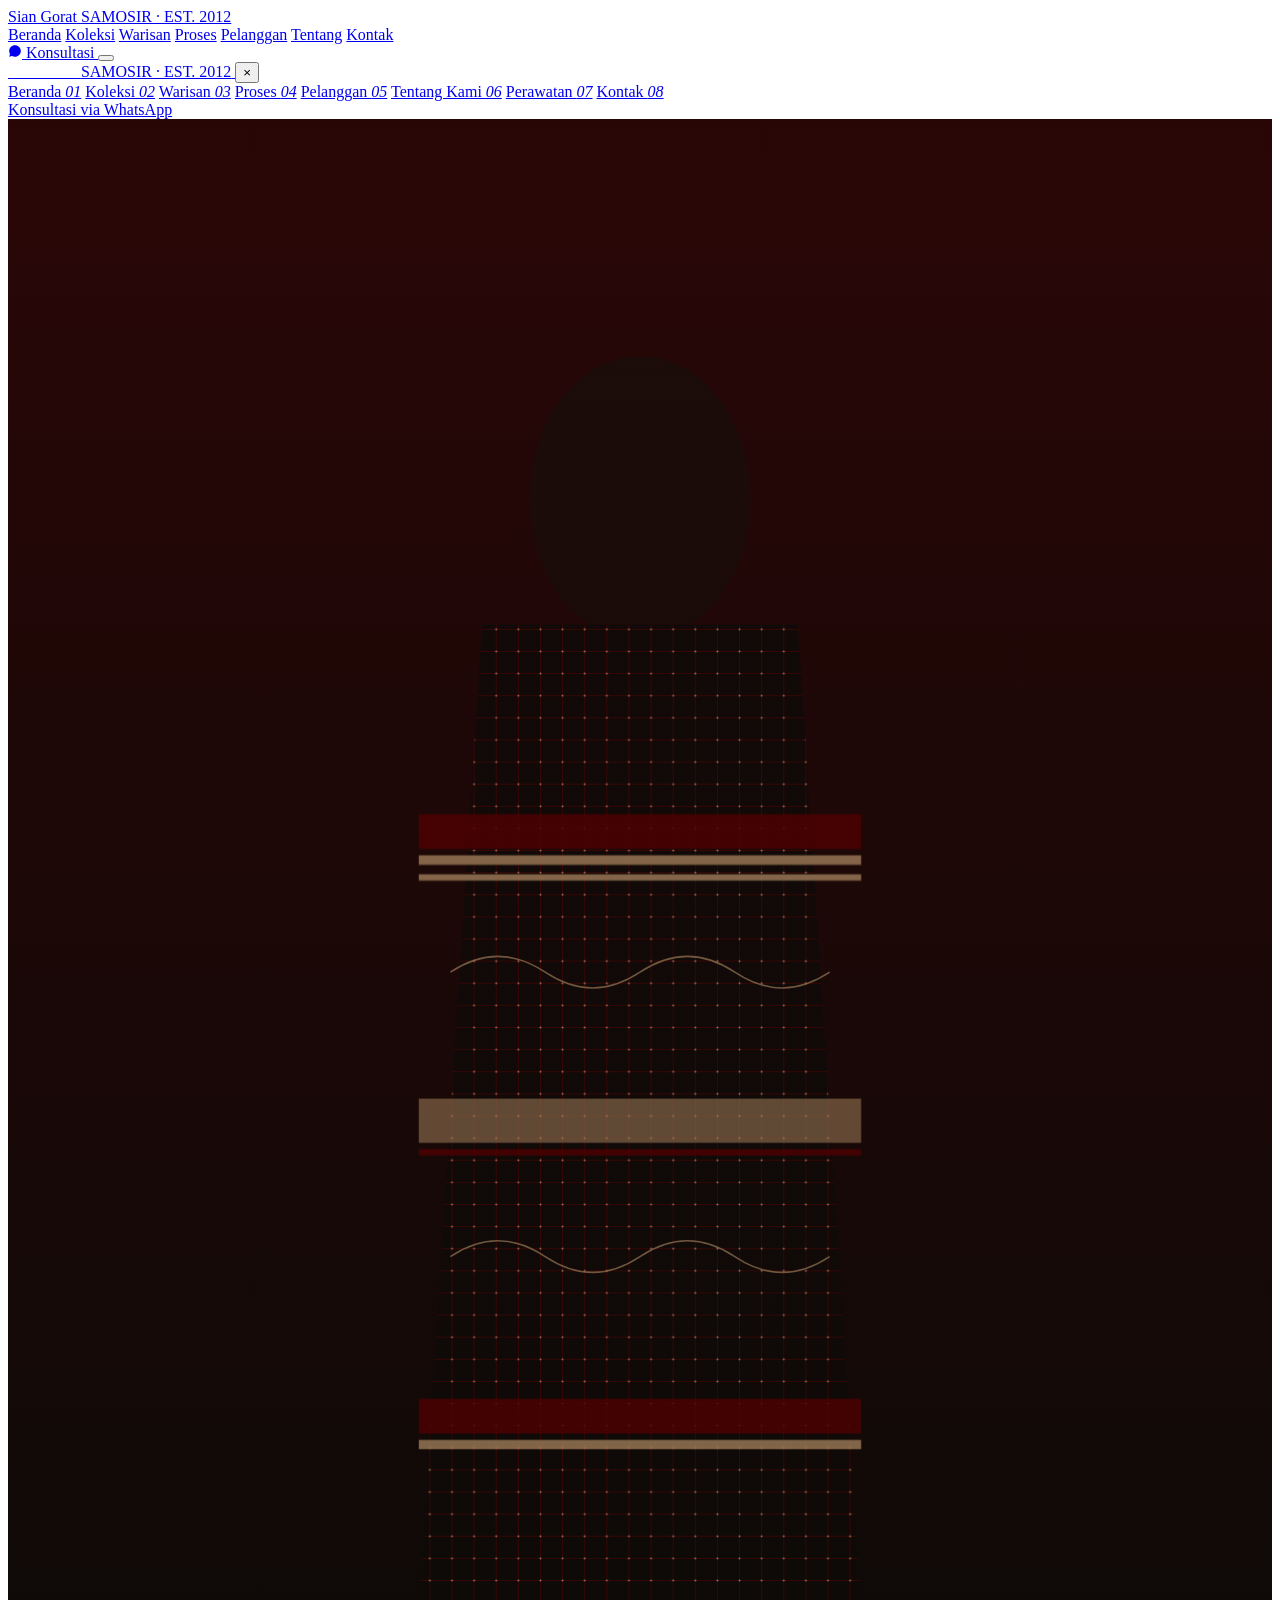
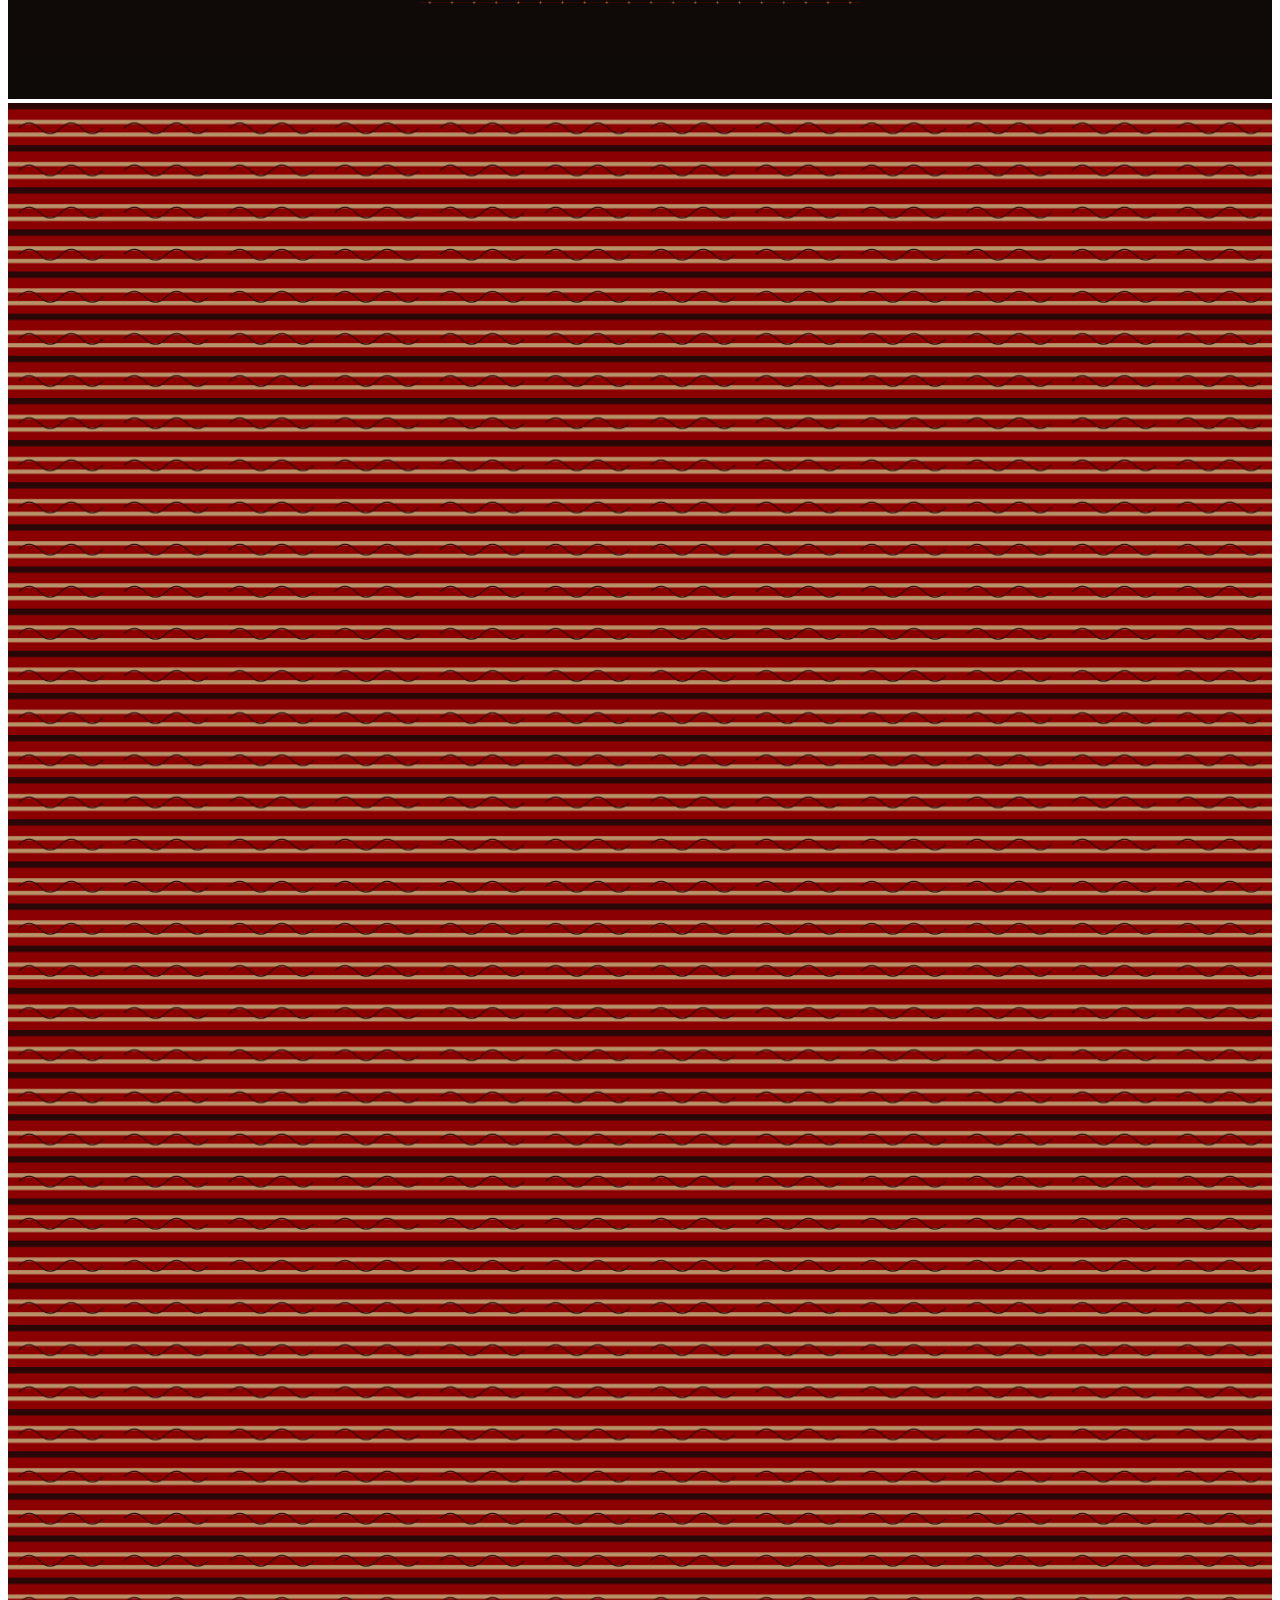
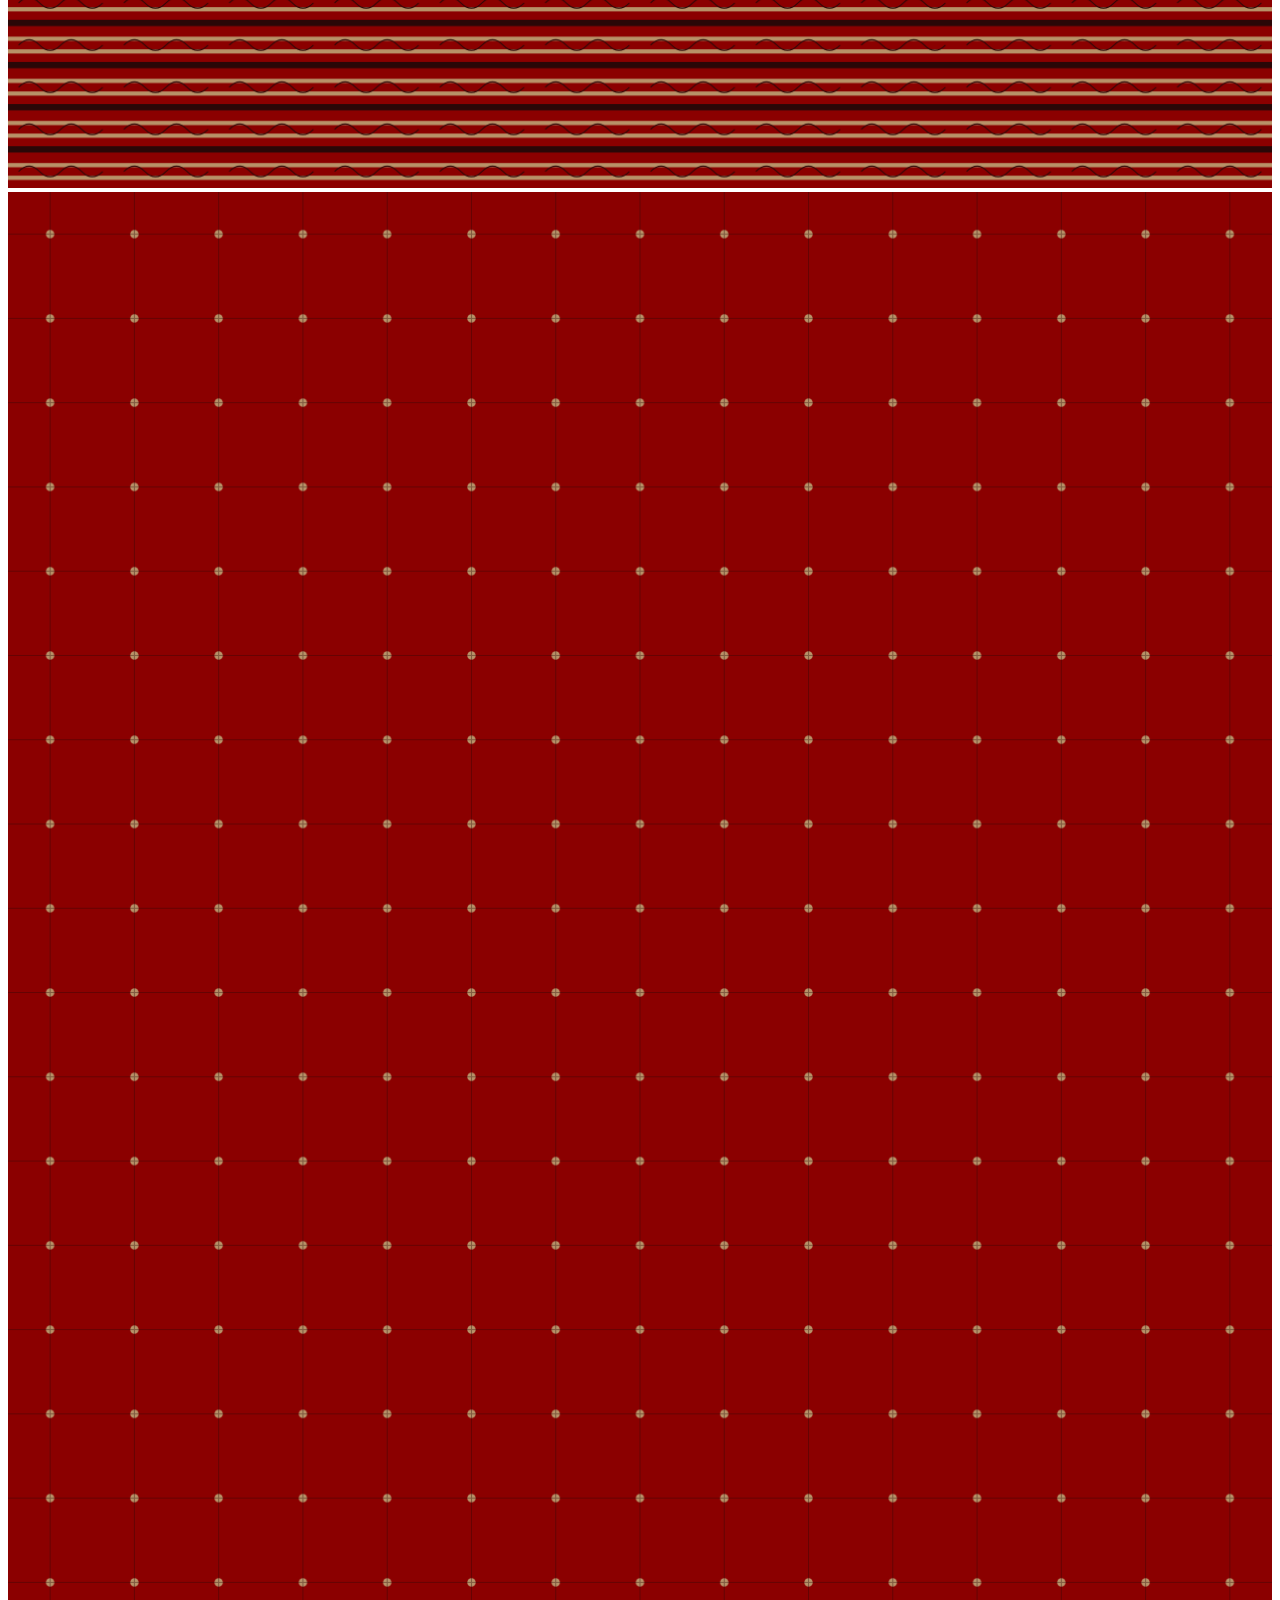
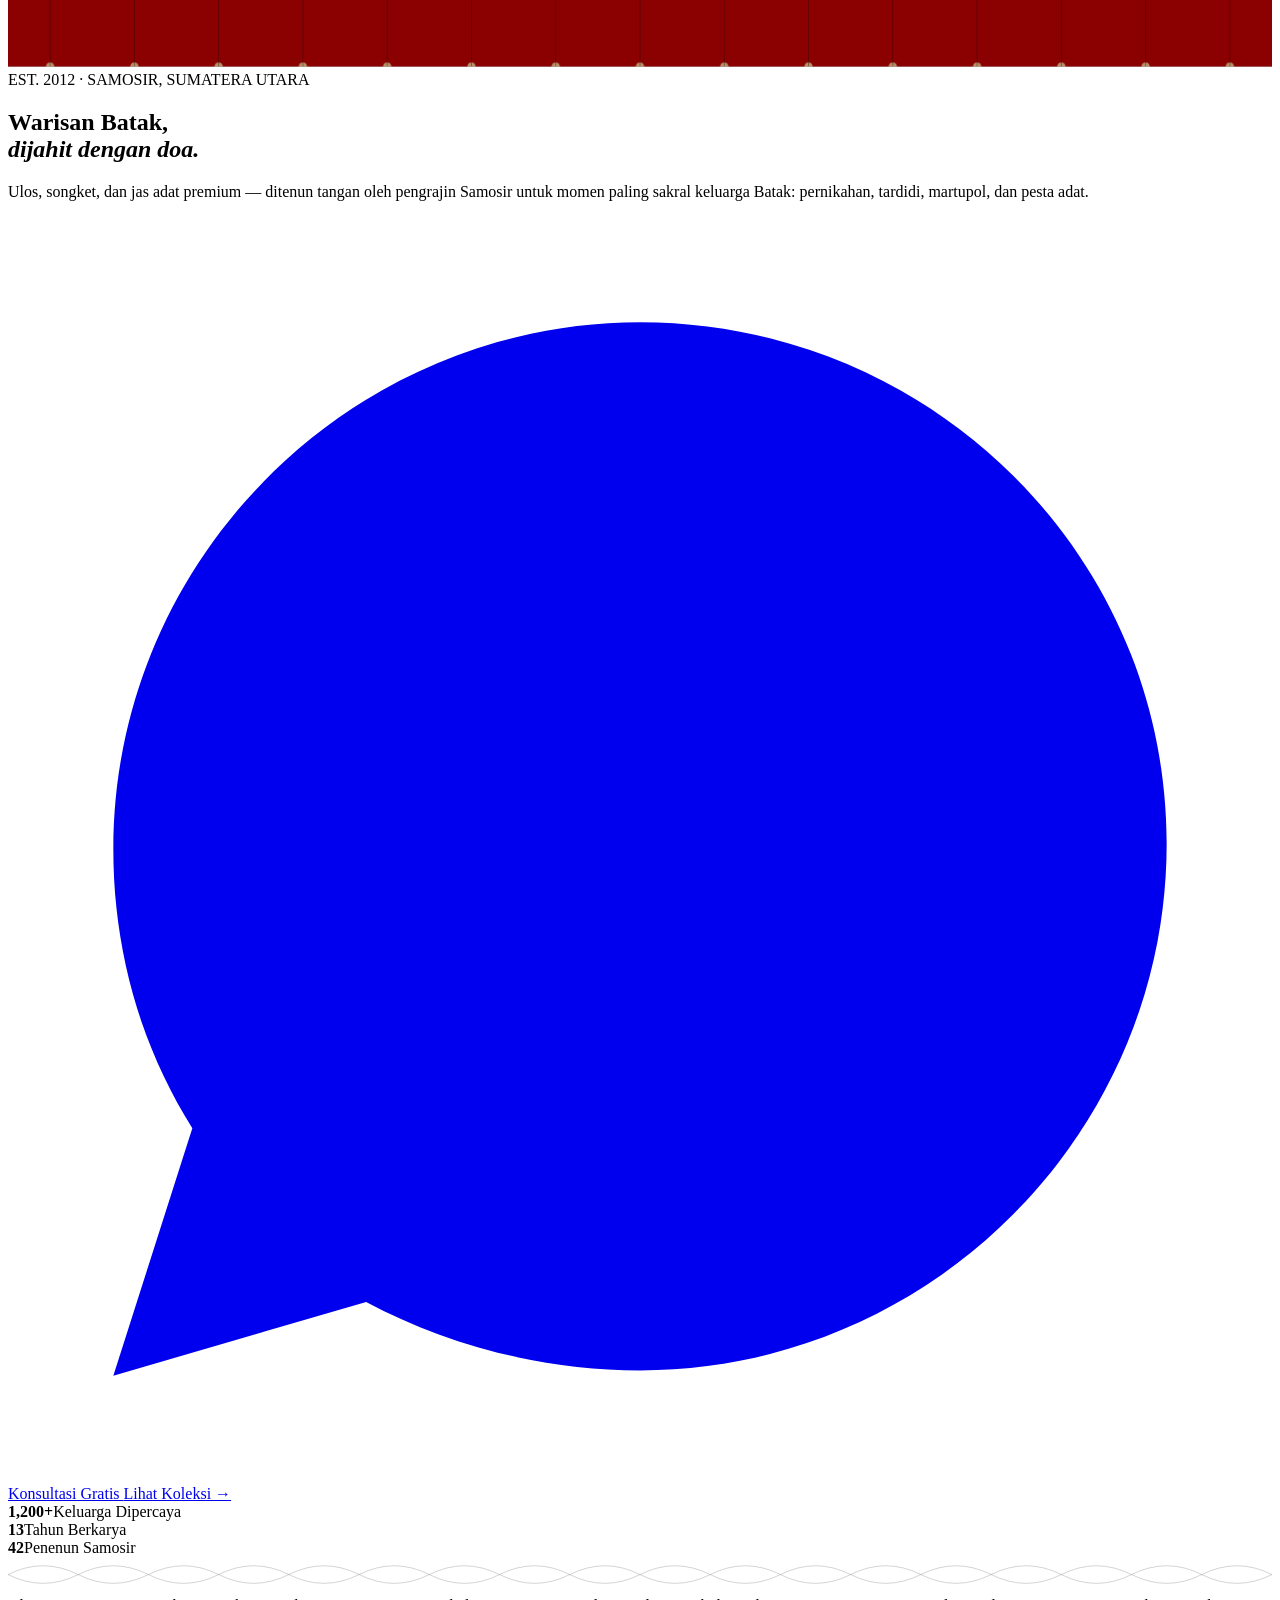
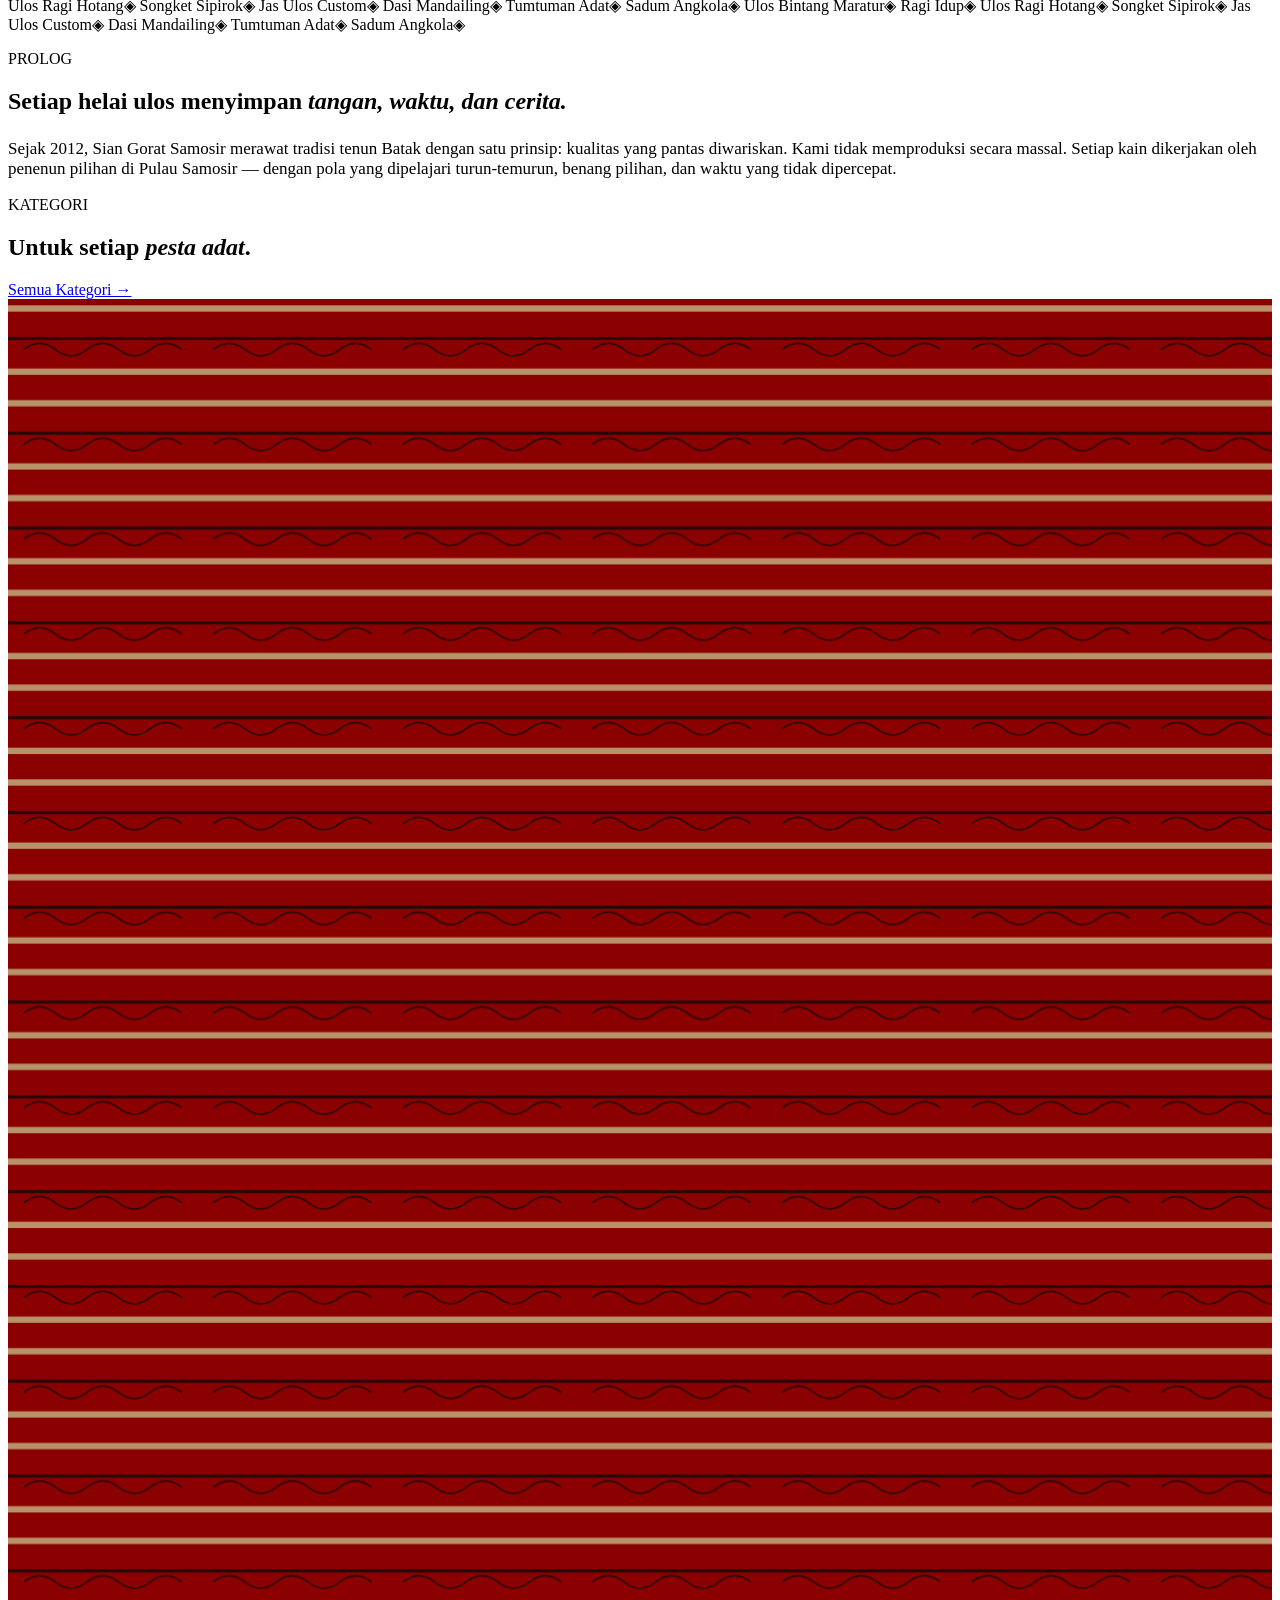
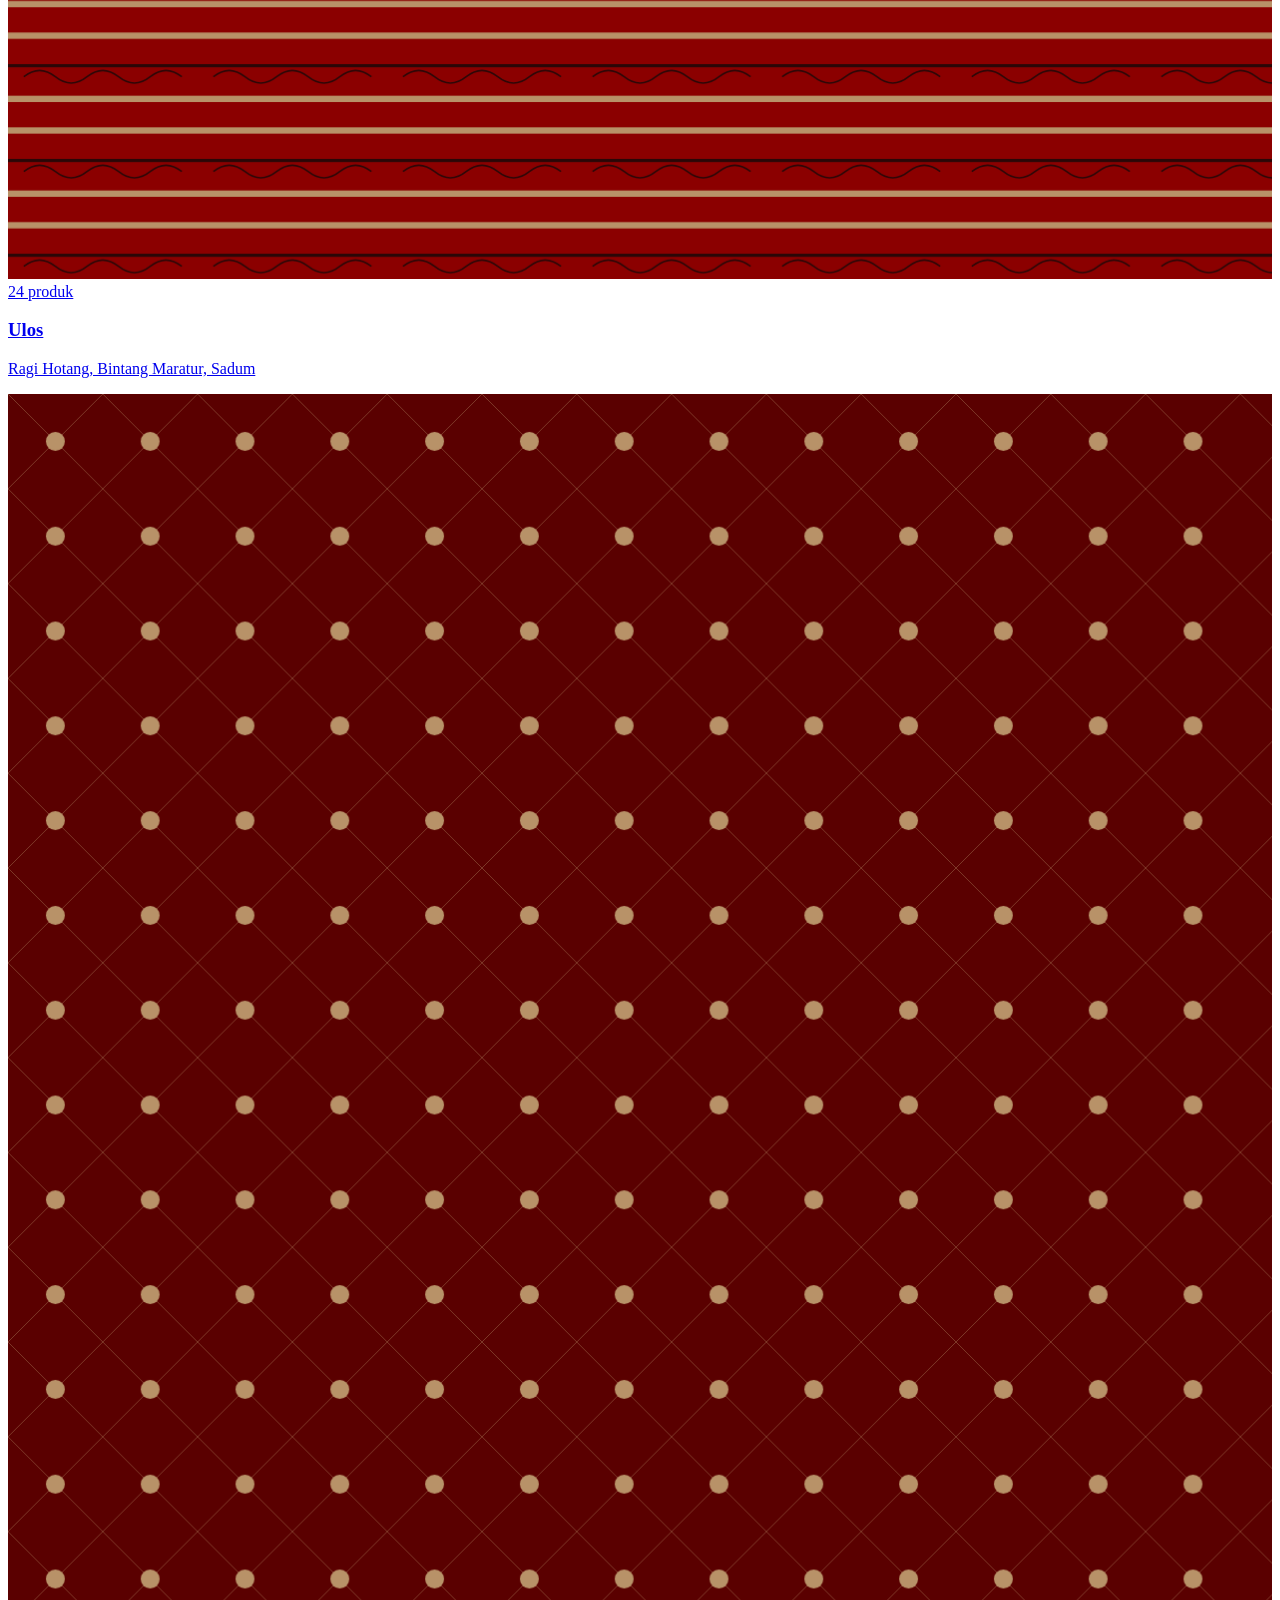
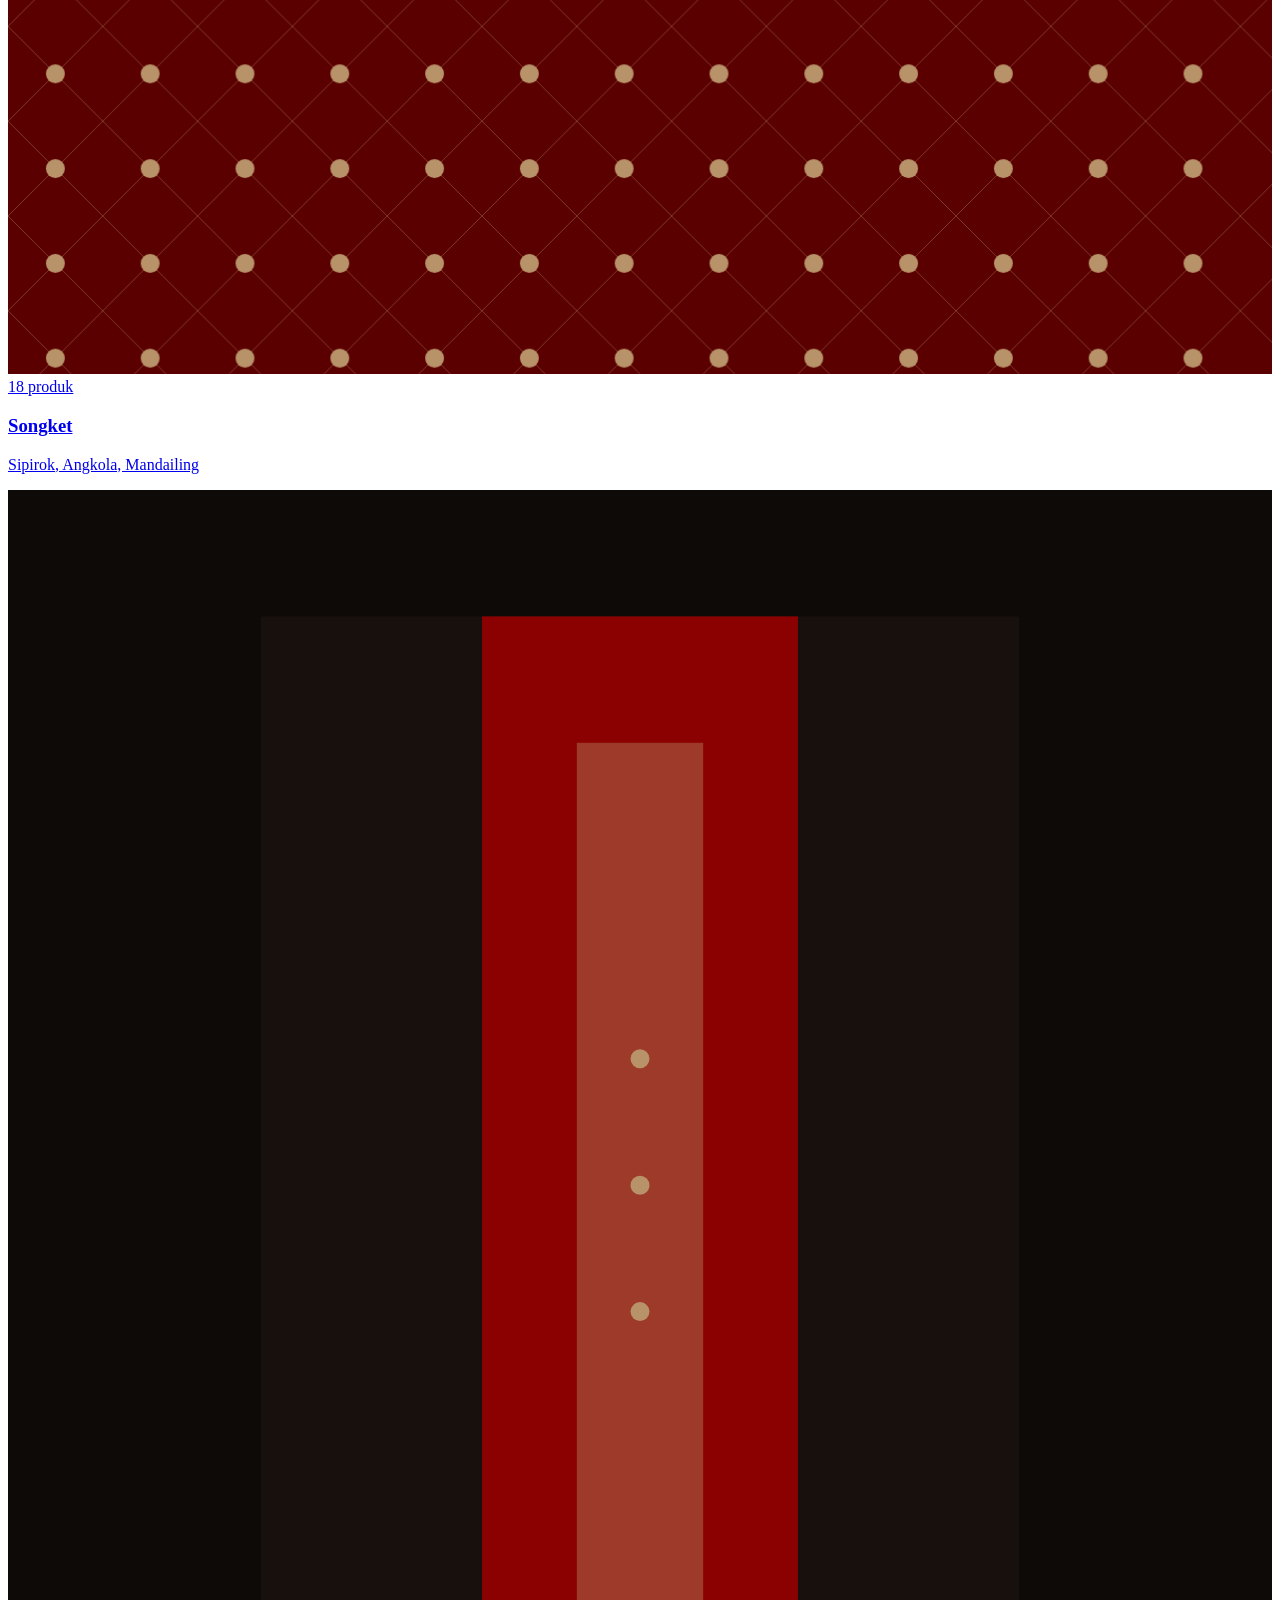
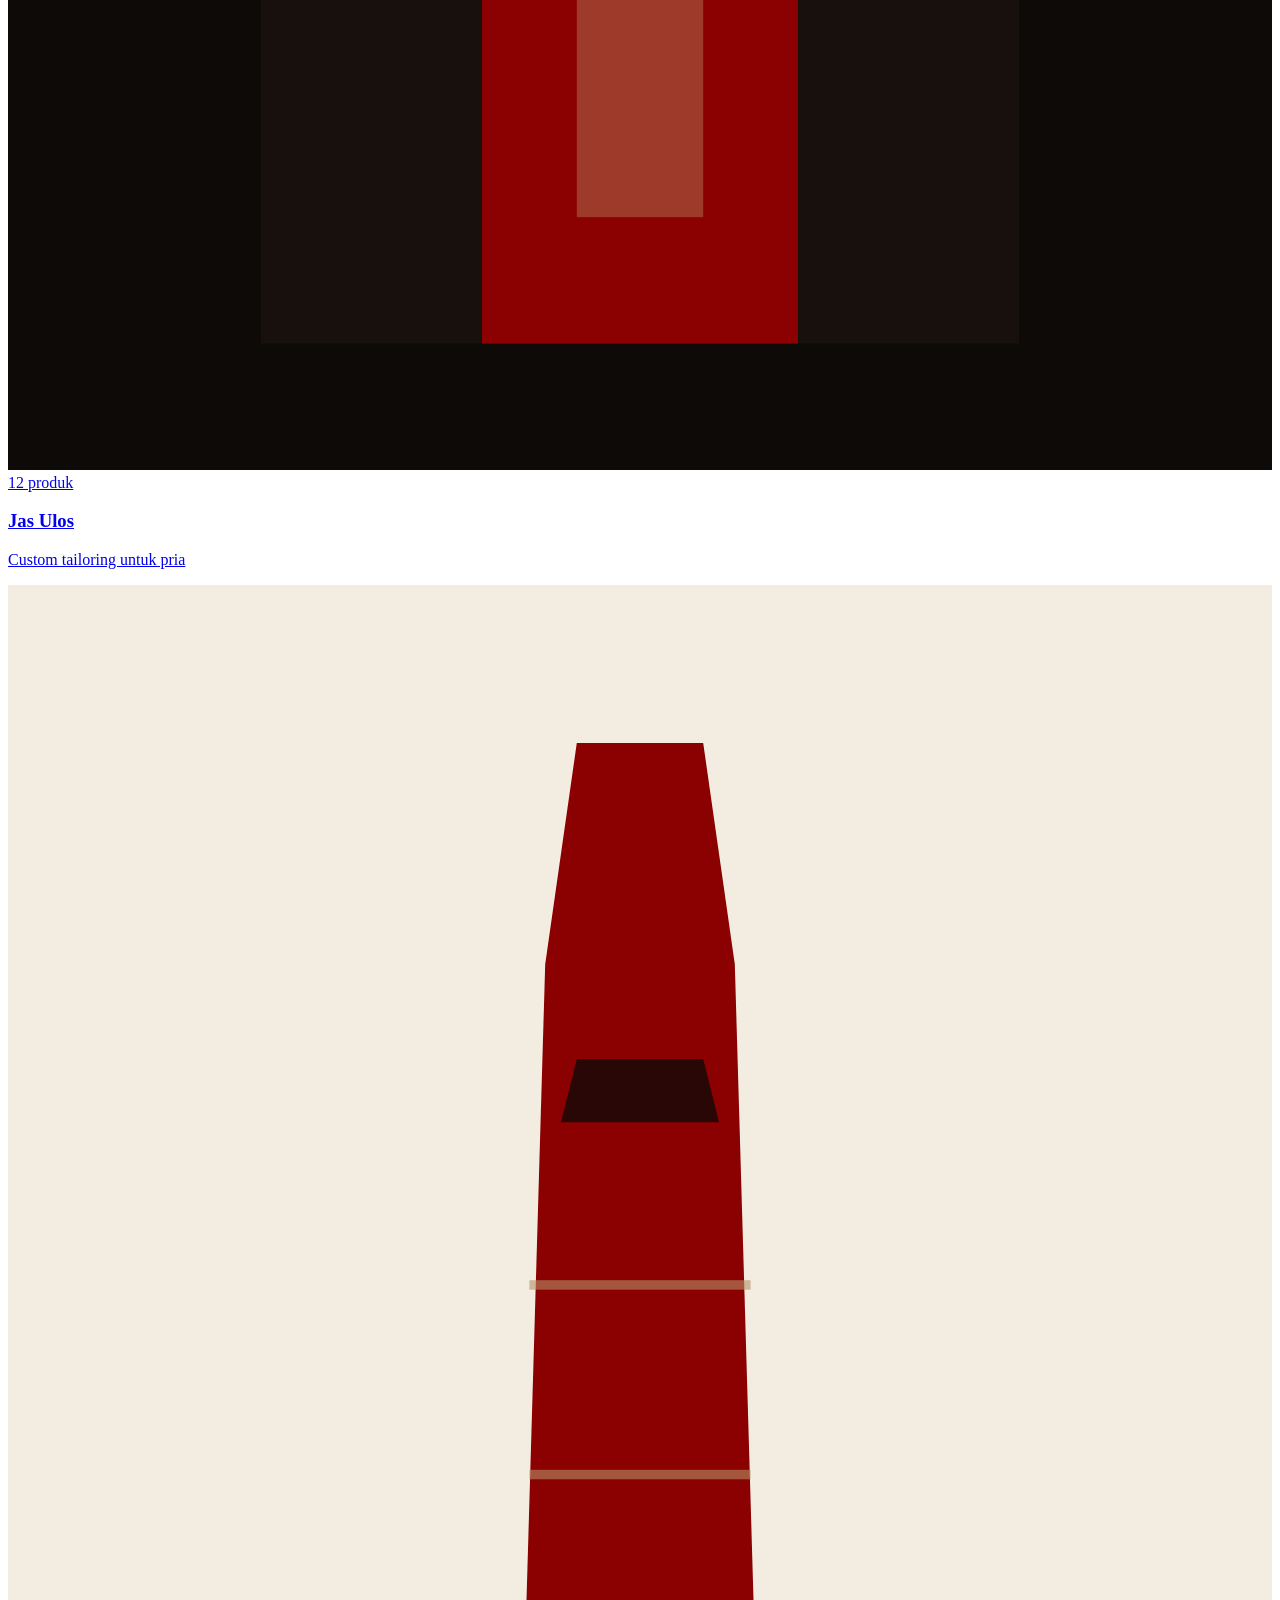
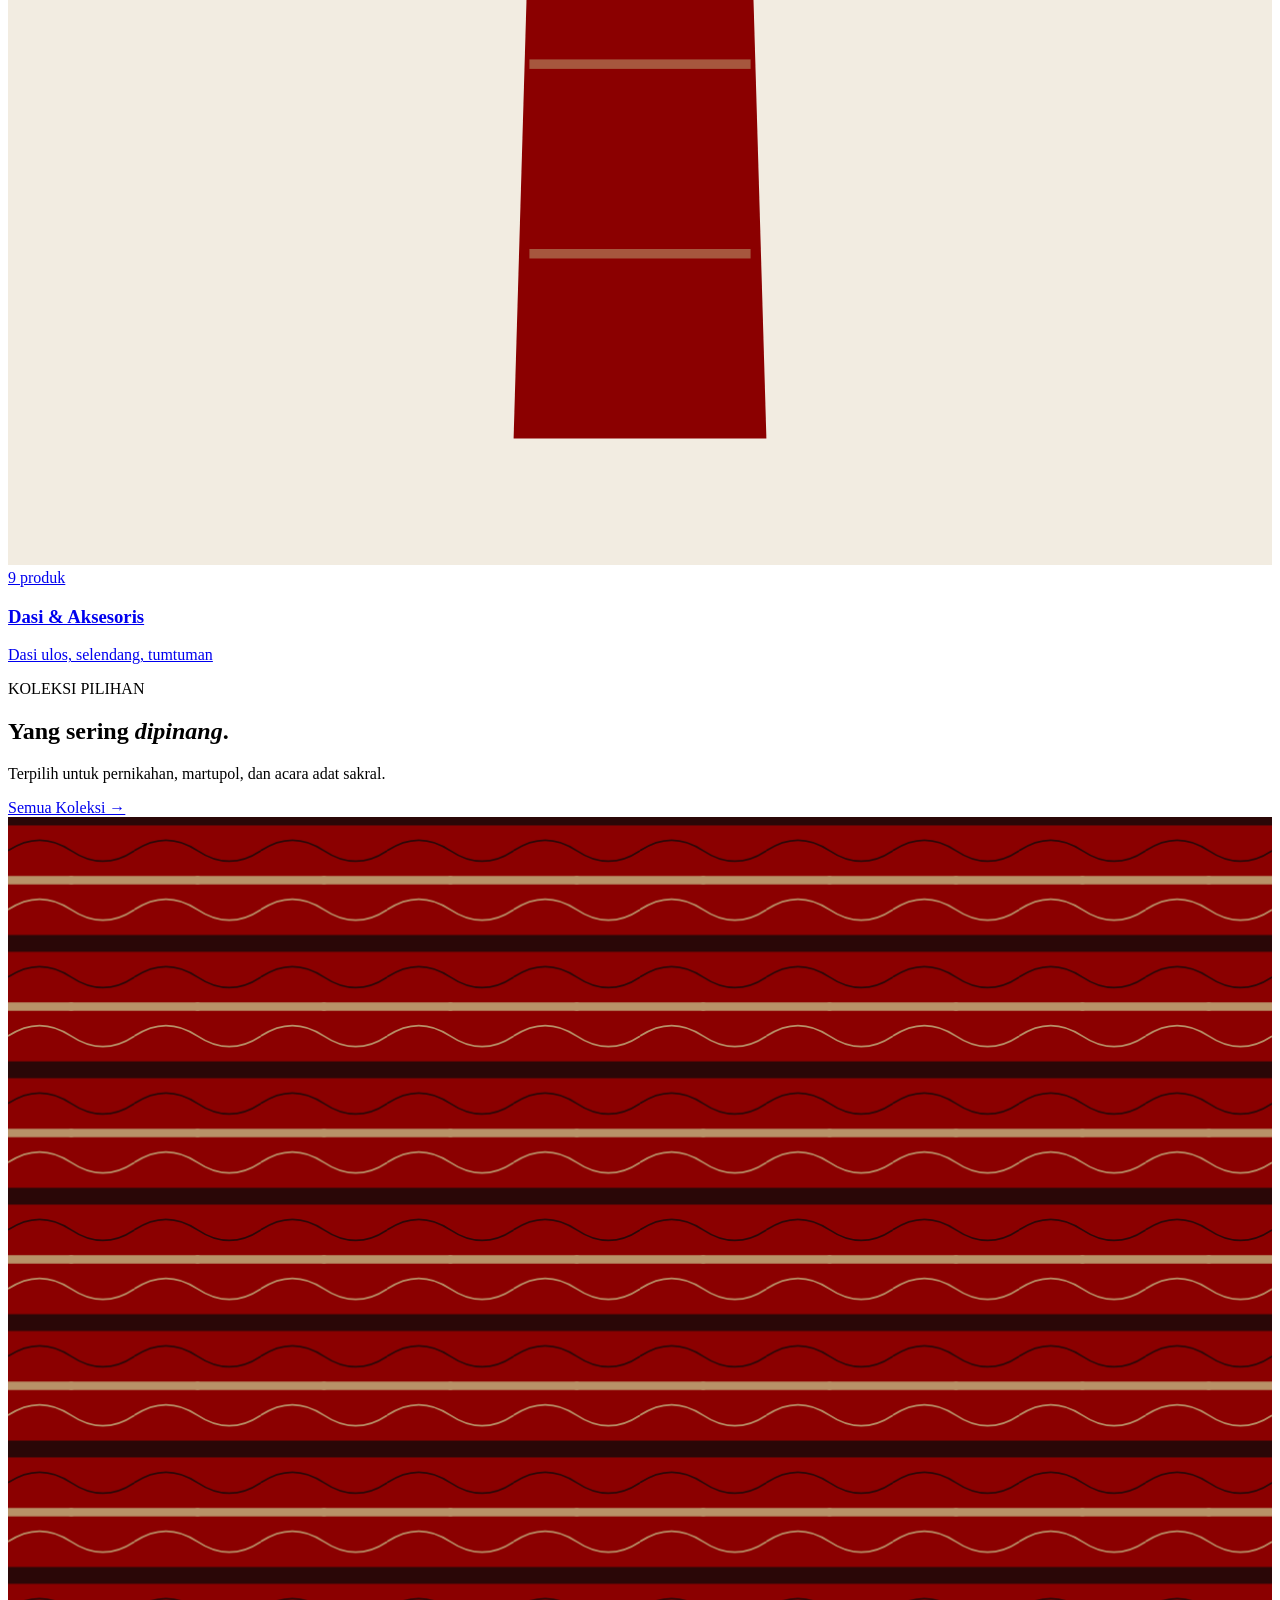
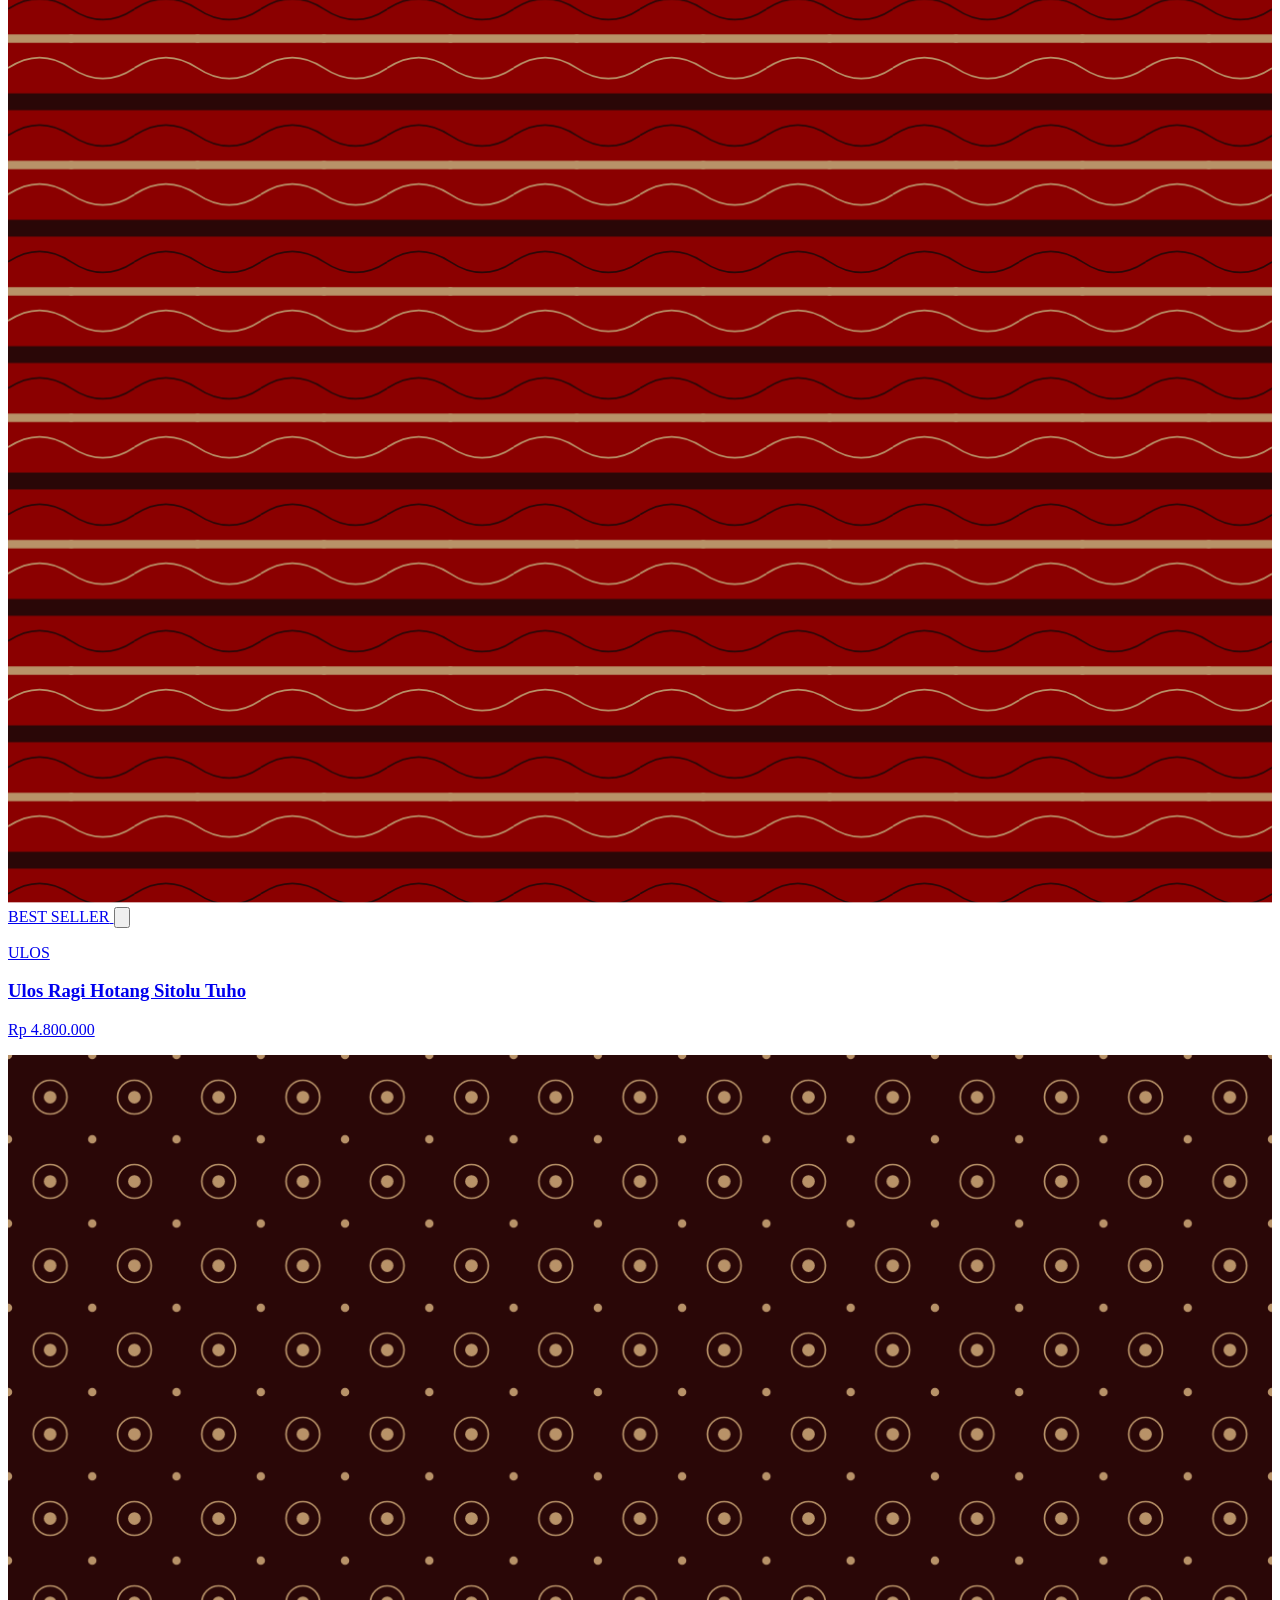
==== index.html @ 75d26e88 "Add files via upload" ====
<!DOCTYPE html>
<html lang="id">
<head>
<meta charset="UTF-8" />
<meta name="viewport" content="width=device-width, initial-scale=1.0, viewport-fit=cover" />
<meta name="theme-color" content="#8B0000" />
<title>Sian Gorat Samosir — Ulos & Songket Premium Warisan Batak</title>
<meta name="description" content="Butik Ulos Batak premium sejak 2012. Ulos, Songket, Jas Ulos, Dasi, dan kerajinan tangan untuk pernikahan, adat, dan acara sakral Batak. Dikerjakan langsung oleh penenun Samosir." />
<meta property="og:title" content="Sian Gorat Samosir — Warisan Batak, Dijahit Dengan Doa" />
<meta property="og:description" content="Butik Ulos dan Songket premium untuk pernikahan dan adat Batak. Dikerjakan tangan oleh penenun Samosir." />
<link rel="preconnect" href="https://fonts.googleapis.com" />
<link rel="preconnect" href="https://fonts.gstatic.com" crossorigin />
<link href="https://fonts.googleapis.com/css2?family=Cormorant+Garamond:ital,wght@0,300;0,400;0,500;0,600;1,300;1,400;1,500&family=Inter:wght@300;400;500;600;700&family=Playfair+Display:ital,wght@0,400;0,500;1,400&family=Manrope:wght@300;400;500;600&family=Italiana&family=Lato:wght@300;400;700&display=swap" rel="stylesheet" />
<link rel="stylesheet" href="asset/css/style.css" />
<link rel="stylesheet" href="asset/css/home.css" />
<script type="application/ld+json">
{
  "@context":"https://schema.org",
  "@type":"Store",
  "name":"Sian Gorat Samosir",
  "description":"Butik Ulos dan Songket premium untuk pernikahan dan adat Batak.",
  "address":{"@type":"PostalAddress","addressRegion":"Sumatera Utara","addressLocality":"Samosir","addressCountry":"ID"},
  "telephone":"+6282274162987",
  "priceRange":"Rp1.000.000 – Rp8.000.000"
}
</script>
</head>
<body data-page="home">

<!-- ============ NAVBAR ============ -->
<header class="nav nav--dark" id="nav">
  <div class="container nav__inner">
    <a href="index.html" class="nav__brand" aria-label="Sian Gorat Samosir — beranda">
      <span class="nav__brand-mark">Sian Gorat</span>
      <span class="nav__brand-sub">SAMOSIR · EST. 2012</span>
    </a>
    <nav class="nav__links" aria-label="Utama">
      <a href="index.html" class="nav__link is-active">Beranda</a>
      <a href="products.html" class="nav__link">Koleksi</a>
      <a href="heritage.html" class="nav__link">Warisan</a>
      <a href="process.html" class="nav__link">Proses</a>
      <a href="customers.html" class="nav__link">Pelanggan</a>
      <a href="about.html" class="nav__link">Tentang</a>
      <a href="contact.html" class="nav__link">Kontak</a>
    </nav>
    <a href="https://wa.me/6282274162987" class="nav__cta" target="_blank" rel="noopener">
      <svg viewBox="0 0 24 24" width="14" height="14" fill="currentColor" aria-hidden="true"><path d="M17.5 14.4c-.3-.2-1.7-.9-2-1-.3-.1-.5-.2-.7.1s-.8 1-1 1.2c-.2.2-.4.2-.7.1-.3-.2-1.3-.5-2.4-1.5-.9-.8-1.5-1.8-1.7-2.1-.2-.3 0-.5.1-.6.1-.1.3-.4.4-.5.1-.2.2-.3.3-.5.1-.2 0-.4 0-.5 0-.1-.7-1.7-1-2.3-.2-.6-.5-.5-.7-.5h-.6c-.2 0-.5.1-.8.4-.3.3-1 1-1 2.4 0 1.4 1 2.8 1.2 3 .2.2 2.1 3.2 5 4.4.7.3 1.3.5 1.7.6.7.2 1.3.2 1.8.1.6-.1 1.7-.7 2-1.4.2-.7.2-1.2.2-1.4-.2-.2-.4-.3-.7-.4zM12 2C6.5 2 2 6.5 2 12c0 1.9.5 3.7 1.5 5.3L2 22l4.8-1.4c1.5.8 3.3 1.3 5.2 1.3 5.5 0 10-4.5 10-10S17.5 2 12 2z"/></svg>
      Konsultasi
    </a>
    <button class="nav__burger" data-menu-open aria-label="Buka menu"><span></span></button>
  </div>
</header>

<!-- ============ MOBILE MENU ============ -->
<aside class="mobile-menu" id="mobile-menu">
  <div class="mobile-menu__head">
    <a href="index.html" class="nav__brand">
      <span class="nav__brand-mark" style="color:#fff">Sian Gorat</span>
      <span class="nav__brand-sub" style="color:var(--c-gold-2)">SAMOSIR · EST. 2012</span>
    </a>
    <button class="mobile-menu__close" data-menu-close aria-label="Tutup menu">×</button>
  </div>
  <nav class="mobile-menu__links">
    <a href="index.html" class="mobile-menu__link">Beranda <em>01</em></a>
    <a href="products.html" class="mobile-menu__link">Koleksi <em>02</em></a>
    <a href="heritage.html" class="mobile-menu__link">Warisan <em>03</em></a>
    <a href="process.html" class="mobile-menu__link">Proses <em>04</em></a>
    <a href="customers.html" class="mobile-menu__link">Pelanggan <em>05</em></a>
    <a href="about.html" class="mobile-menu__link">Tentang Kami <em>06</em></a>
    <a href="how-to-care.html" class="mobile-menu__link">Perawatan <em>07</em></a>
    <a href="contact.html" class="mobile-menu__link">Kontak <em>08</em></a>
  </nav>
  <div class="mobile-menu__foot">
    <a href="https://wa.me/6282274162987" class="btn btn--primary" style="width:100%">Konsultasi via WhatsApp</a>
  </div>
</aside>

<!-- ============ HERO ============ -->
<section class="hero" data-hero-stage>
  <!-- Variant A: full-bleed dark editorial -->
  <div class="hero__bg" data-hero-variant="A">
    <div class="hero__image hero__image--A">
      <svg viewBox="0 0 800 1000" preserveAspectRatio="xMidYMid slice" xmlns="http://www.w3.org/2000/svg" aria-hidden="true">
        <defs>
          <linearGradient id="heroA-bg" x1="0" y1="0" x2="0" y2="1">
            <stop offset="0" stop-color="#2a0707"/>
            <stop offset="1" stop-color="#0e0a08"/>
          </linearGradient>
          <pattern id="heroA-weave" x="0" y="0" width="14" height="14" patternUnits="userSpaceOnUse">
            <rect width="14" height="14" fill="#0e0a08"/>
            <path d="M0 7 L14 7 M7 0 L7 14" stroke="#8B0000" stroke-width="0.6" opacity="0.4"/>
            <circle cx="7" cy="7" r="0.6" fill="#b89268"/>
          </pattern>
        </defs>
        <rect width="800" height="1000" fill="url(#heroA-bg)"/>
        <!-- Figure silhouette: a person draped in ulos -->
        <g transform="translate(260,120)">
          <ellipse cx="140" cy="120" rx="70" ry="90" fill="#1a0d0a"/>
          <!-- drape -->
          <path d="M40 200 L240 200 L280 820 L0 820 Z" fill="url(#heroA-weave)"/>
          <!-- horizontal ulos bands -->
          <g opacity="0.85">
            <rect x="0" y="320" width="280" height="22" fill="#5a0000"/>
            <rect x="0" y="346" width="280" height="6" fill="#b89268"/>
            <rect x="0" y="358" width="280" height="4" fill="#b89268"/>
            <rect x="0" y="500" width="280" height="28" fill="#b89268" opacity="0.7"/>
            <rect x="0" y="532" width="280" height="4" fill="#5a0000"/>
            <rect x="0" y="690" width="280" height="22" fill="#5a0000"/>
            <rect x="0" y="716" width="280" height="6" fill="#b89268"/>
          </g>
          <!-- gorga spiral accents -->
          <g stroke="#b89268" stroke-width="1" fill="none" opacity="0.7">
            <path d="M20 420 q 30 -20 60 0 t 60 0 t 60 0 t 60 0"/>
            <path d="M20 600 q 30 -20 60 0 t 60 0 t 60 0 t 60 0"/>
          </g>
        </g>
        <!-- noise -->
        <rect width="800" height="1000" fill="url(#heroA-bg)" opacity="0.2"/>
      </svg>
      <div class="hero__vignette"></div>
    </div>
  </div>

  <!-- Variant B: split editorial -->
  <div class="hero__bg" data-hero-variant="B">
    <div class="hero__split-left"></div>
    <div class="hero__split-right">
      <svg viewBox="0 0 600 800" preserveAspectRatio="xMidYMid slice" xmlns="http://www.w3.org/2000/svg">
        <defs>
          <pattern id="heroB-pat" x="0" y="0" width="50" height="20" patternUnits="userSpaceOnUse">
            <rect width="50" height="20" fill="#8B0000"/>
            <rect x="0" y="0" width="50" height="3" fill="#2a0707"/>
            <rect x="0" y="8" width="50" height="2" fill="#b89268"/>
            <rect x="0" y="14" width="50" height="2" fill="#b89268"/>
            <path d="M5 12 q5 -5 10 0 t 10 0 t 10 0 t 10 0" stroke="#2a0707" stroke-width="0.5" fill="none"/>
          </pattern>
        </defs>
        <rect width="600" height="800" fill="url(#heroB-pat)"/>
      </svg>
    </div>
  </div>

  <!-- Variant C: ivory card -->
  <div class="hero__bg" data-hero-variant="C">
    <div class="hero__ivory">
      <div class="hero__ivory-card">
        <svg viewBox="0 0 600 700" preserveAspectRatio="xMidYMid slice" xmlns="http://www.w3.org/2000/svg">
          <defs>
            <pattern id="heroC-pat" x="0" y="0" width="40" height="40" patternUnits="userSpaceOnUse">
              <rect width="40" height="40" fill="#8B0000"/>
              <circle cx="20" cy="20" r="2" fill="#b89268"/>
              <path d="M0 20 L40 20 M20 0 L20 40" stroke="#2a0707" stroke-width="0.5" opacity="0.4"/>
            </pattern>
          </defs>
          <rect width="600" height="700" fill="url(#heroC-pat)"/>
        </svg>
      </div>
    </div>
  </div>

  <!-- Variant D: gradient wash -->
  <div class="hero__bg" data-hero-variant="D">
    <div class="hero__gradient"></div>
  </div>

  <div class="hero__overlay"></div>

  <div class="hero__content container">
    <div class="hero__marks">
      <span class="hero__est">EST. 2012</span>
      <span class="hero__dot">·</span>
      <span>SAMOSIR, SUMATERA UTARA</span>
    </div>
    <h1 class="hero__title display">
      Warisan Batak,<br/><em>dijahit dengan doa.</em>
    </h1>
    <p class="hero__lede">
      Ulos, songket, dan jas adat premium — ditenun tangan oleh pengrajin Samosir untuk momen paling sakral keluarga Batak: pernikahan, tardidi, martupol, dan pesta adat.
    </p>
    <div class="hero__cta">
      <a href="https://wa.me/6282274162987?text=Halo%20Sian%20Gorat%2C%20saya%20ingin%20konsultasi" class="btn btn--primary" target="_blank" rel="noopener">
        <svg viewBox="0 0 24 24" fill="currentColor" aria-hidden="true"><path d="M17.5 14.4c-.3-.2-1.7-.9-2-1-.3-.1-.5-.2-.7.1s-.8 1-1 1.2c-.2.2-.4.2-.7.1-.3-.2-1.3-.5-2.4-1.5-.9-.8-1.5-1.8-1.7-2.1-.2-.3 0-.5.1-.6.1-.1.3-.4.4-.5.1-.2.2-.3.3-.5.1-.2 0-.4 0-.5 0-.1-.7-1.7-1-2.3-.2-.6-.5-.5-.7-.5h-.6c-.2 0-.5.1-.8.4-.3.3-1 1-1 2.4 0 1.4 1 2.8 1.2 3 .2.2 2.1 3.2 5 4.4.7.3 1.3.5 1.7.6.7.2 1.3.2 1.8.1.6-.1 1.7-.7 2-1.4.2-.7.2-1.2.2-1.4-.2-.2-.4-.3-.7-.4zM12 2C6.5 2 2 6.5 2 12c0 1.9.5 3.7 1.5 5.3L2 22l4.8-1.4c1.5.8 3.3 1.3 5.2 1.3 5.5 0 10-4.5 10-10S17.5 2 12 2z"/></svg>
        Konsultasi Gratis
      </a>
      <a href="products.html" class="btn btn--ghost-light">Lihat Koleksi →</a>
    </div>
    <div class="hero__meta">
      <div><strong>1,200+</strong><span>Keluarga Dipercaya</span></div>
      <div><strong>13</strong><span>Tahun Berkarya</span></div>
      <div><strong>42</strong><span>Penenun Samosir</span></div>
    </div>
  </div>

  <!-- Gorga divider at bottom -->
  <svg class="hero__divider" viewBox="0 0 1440 40" preserveAspectRatio="none" aria-hidden="true">
    <path d="M0 20 Q 40 0 80 20 T 160 20 T 240 20 T 320 20 T 400 20 T 480 20 T 560 20 T 640 20 T 720 20 T 800 20 T 880 20 T 960 20 T 1040 20 T 1120 20 T 1200 20 T 1280 20 T 1360 20 T 1440 20" stroke="currentColor" stroke-width="0.5" fill="none" opacity="0.4"/>
    <path d="M0 20 Q 40 40 80 20 T 160 20 T 240 20 T 320 20 T 400 20 T 480 20 T 560 20 T 640 20 T 720 20 T 800 20 T 880 20 T 960 20 T 1040 20 T 1120 20 T 1200 20 T 1280 20 T 1360 20 T 1440 20" stroke="currentColor" stroke-width="0.5" fill="none" opacity="0.4"/>
  </svg>
</section>

<!-- ============ MARQUEE ============ -->
<section class="marquee" aria-hidden="true">
  <div class="marquee__track">
    <span class="marquee__item">Ulos Ragi Hotang</span><span class="marquee__dot">◈</span>
    <span class="marquee__item">Songket Sipirok</span><span class="marquee__dot">◈</span>
    <span class="marquee__item">Jas Ulos Custom</span><span class="marquee__dot">◈</span>
    <span class="marquee__item">Dasi Mandailing</span><span class="marquee__dot">◈</span>
    <span class="marquee__item">Tumtuman Adat</span><span class="marquee__dot">◈</span>
    <span class="marquee__item">Sadum Angkola</span><span class="marquee__dot">◈</span>
    <span class="marquee__item">Ulos Bintang Maratur</span><span class="marquee__dot">◈</span>
    <span class="marquee__item">Ragi Idup</span><span class="marquee__dot">◈</span>
    <!-- repeat -->
    <span class="marquee__item">Ulos Ragi Hotang</span><span class="marquee__dot">◈</span>
    <span class="marquee__item">Songket Sipirok</span><span class="marquee__dot">◈</span>
    <span class="marquee__item">Jas Ulos Custom</span><span class="marquee__dot">◈</span>
    <span class="marquee__item">Dasi Mandailing</span><span class="marquee__dot">◈</span>
    <span class="marquee__item">Tumtuman Adat</span><span class="marquee__dot">◈</span>
    <span class="marquee__item">Sadum Angkola</span><span class="marquee__dot">◈</span>
  </div>
</section>

<!-- ============ PROLOGUE / STATEMENT ============ -->
<section class="section prologue">
  <div class="container--narrow">
    <p class="eyebrow reveal">PROLOG</p>
    <h2 class="h-section reveal" data-delay="1">
      Setiap helai ulos menyimpan <em>tangan, waktu, dan cerita.</em>
    </h2>
    <p class="lede reveal" data-delay="2" style="margin-top:24px; font-size:17px">
      Sejak 2012, Sian Gorat Samosir merawat tradisi tenun Batak dengan satu prinsip: kualitas yang pantas diwariskan. Kami tidak memproduksi secara massal. Setiap kain dikerjakan oleh penenun pilihan di Pulau Samosir — dengan pola yang dipelajari turun-temurun, benang pilihan, dan waktu yang tidak dipercepat.
    </p>
  </div>
</section>

<!-- ============ CATEGORIES ============ -->
<section class="section section--sm categories">
  <div class="container">
    <div class="section-head">
      <div>
        <p class="eyebrow reveal">KATEGORI</p>
        <h2 class="h-section reveal" data-delay="1">Untuk setiap <em>pesta adat</em>.</h2>
      </div>
      <a href="products.html" class="section-head__link reveal" data-delay="2">Semua Kategori →</a>
    </div>

    <div class="cat-grid">
      <a href="products.html?cat=ulos" class="cat reveal" data-delay="1">
        <div class="cat__media">
          <svg viewBox="0 0 400 500" preserveAspectRatio="xMidYMid slice">
            <defs>
              <pattern id="cat-ulos" x="0" y="0" width="60" height="30" patternUnits="userSpaceOnUse">
                <rect width="60" height="30" fill="#8B0000"/>
                <rect y="2" width="60" height="2" fill="#b89268"/>
                <rect y="12" width="60" height="1" fill="#2a0707"/>
                <rect y="22" width="60" height="2" fill="#b89268"/>
                <path d="M5 16 q5 -4 10 0 t 10 0 t 10 0 t 10 0 t 10 0" stroke="#2a0707" stroke-width="0.5" fill="none"/>
              </pattern>
            </defs>
            <rect width="400" height="500" fill="url(#cat-ulos)"/>
          </svg>
          <span class="cat__count">24 produk</span>
        </div>
        <h3 class="cat__name">Ulos</h3>
        <p class="cat__desc">Ragi Hotang, Bintang Maratur, Sadum</p>
      </a>

      <a href="products.html?cat=songket" class="cat reveal" data-delay="2">
        <div class="cat__media">
          <svg viewBox="0 0 400 500" preserveAspectRatio="xMidYMid slice">
            <defs>
              <pattern id="cat-songket" x="0" y="0" width="30" height="30" patternUnits="userSpaceOnUse">
                <rect width="30" height="30" fill="#5a0000"/>
                <circle cx="15" cy="15" r="3" fill="#b89268"/>
                <path d="M0 0 L30 30 M30 0 L0 30" stroke="#b89268" stroke-width="0.3" opacity="0.4"/>
              </pattern>
            </defs>
            <rect width="400" height="500" fill="url(#cat-songket)"/>
          </svg>
          <span class="cat__count">18 produk</span>
        </div>
        <h3 class="cat__name">Songket</h3>
        <p class="cat__desc">Sipirok, Angkola, Mandailing</p>
      </a>

      <a href="products.html?cat=jas" class="cat reveal" data-delay="3">
        <div class="cat__media">
          <svg viewBox="0 0 400 500" preserveAspectRatio="xMidYMid slice">
            <rect width="400" height="500" fill="#0e0a08"/>
            <rect x="80" y="40" width="240" height="420" fill="#17100c"/>
            <rect x="150" y="40" width="100" height="420" fill="#8B0000"/>
            <rect x="180" y="80" width="40" height="340" fill="#b89268" opacity="0.4"/>
            <circle cx="200" cy="180" r="3" fill="#b89268"/>
            <circle cx="200" cy="220" r="3" fill="#b89268"/>
            <circle cx="200" cy="260" r="3" fill="#b89268"/>
          </svg>
          <span class="cat__count">12 produk</span>
        </div>
        <h3 class="cat__name">Jas Ulos</h3>
        <p class="cat__desc">Custom tailoring untuk pria</p>
      </a>

      <a href="products.html?cat=dasi" class="cat reveal" data-delay="4">
        <div class="cat__media">
          <svg viewBox="0 0 400 500" preserveAspectRatio="xMidYMid slice">
            <rect width="400" height="500" fill="#f2ece1"/>
            <path d="M180 50 L220 50 L230 120 L240 460 L160 460 L170 120 Z" fill="#8B0000"/>
            <path d="M180 150 L220 150 L225 170 L175 170 Z" fill="#2a0707"/>
            <g opacity="0.6">
              <rect x="165" y="220" width="70" height="3" fill="#b89268"/>
              <rect x="165" y="280" width="70" height="3" fill="#b89268"/>
              <rect x="165" y="340" width="70" height="3" fill="#b89268"/>
              <rect x="165" y="400" width="70" height="3" fill="#b89268"/>
            </g>
          </svg>
          <span class="cat__count">9 produk</span>
        </div>
        <h3 class="cat__name">Dasi &amp; Aksesoris</h3>
        <p class="cat__desc">Dasi ulos, selendang, tumtuman</p>
      </a>
    </div>
  </div>
</section>

<!-- ============ FEATURED COLLECTION ============ -->
<section class="section featured">
  <div class="container">
    <div class="section-head">
      <div>
        <p class="eyebrow reveal">KOLEKSI PILIHAN</p>
        <h2 class="h-section reveal" data-delay="1">Yang sering <em>dipinang</em>.</h2>
        <p class="lede reveal" data-delay="2" style="margin-top:12px">Terpilih untuk pernikahan, martupol, dan acara adat sakral.</p>
      </div>
      <a href="products.html" class="section-head__link reveal" data-delay="2">Semua Koleksi →</a>
    </div>

    <div class="featured__grid">
      <!-- Card 1 -->
      <a href="product-detail.html" class="pcard reveal" data-delay="1">
        <div class="pcard__media">
          <svg viewBox="0 0 600 800" preserveAspectRatio="xMidYMid slice">
            <defs>
              <pattern id="feat1" x="0" y="0" width="60" height="60" patternUnits="userSpaceOnUse">
                <rect width="60" height="60" fill="#8B0000"/>
                <rect y="0" width="60" height="4" fill="#2a0707"/>
                <rect y="28" width="60" height="4" fill="#b89268"/>
                <rect y="56" width="60" height="4" fill="#2a0707"/>
                <path d="M0 44 q15 -10 30 0 t 30 0" stroke="#b89268" stroke-width="0.8" fill="none"/>
                <path d="M0 16 q15 -10 30 0 t 30 0" stroke="#2a0707" stroke-width="0.8" fill="none"/>
                <circle cx="30" cy="30" r="2" fill="#b89268"/>
              </pattern>
            </defs>
            <rect width="600" height="800" fill="url(#feat1)"/>
          </svg>
          <span class="pcard__badge">BEST SELLER</span>
          <button class="pcard__fav" aria-label="Favorit"><svg viewBox="0 0 24 24"><path d="M12 21s-7-4.5-9.5-9A5.5 5.5 0 0 1 12 6a5.5 5.5 0 0 1 9.5 6c-2.5 4.5-9.5 9-9.5 9z"/></svg></button>
        </div>
        <div class="pcard__body">
          <p class="pcard__cat">ULOS</p>
          <h3 class="pcard__name">Ulos Ragi Hotang Sitolu Tuho</h3>
          <p class="pcard__price">Rp 4.800.000</p>
        </div>
      </a>

      <a href="product-detail.html" class="pcard reveal" data-delay="2">
        <div class="pcard__media">
          <svg viewBox="0 0 600 800" preserveAspectRatio="xMidYMid slice">
            <defs>
              <pattern id="feat2" x="0" y="0" width="40" height="40" patternUnits="userSpaceOnUse">
                <rect width="40" height="40" fill="#2a0707"/>
                <circle cx="20" cy="20" r="8" fill="none" stroke="#b89268" stroke-width="0.8"/>
                <circle cx="20" cy="20" r="3" fill="#b89268"/>
                <circle cx="0" cy="0" r="2" fill="#b89268"/>
                <circle cx="40" cy="0" r="2" fill="#b89268"/>
                <circle cx="0" cy="40" r="2" fill="#b89268"/>
                <circle cx="40" cy="40" r="2" fill="#b89268"/>
              </pattern>
            </defs>
            <rect width="600" height="800" fill="url(#feat2)"/>
          </svg>
          <span class="pcard__badge pcard__badge--pre">PRE-ORDER</span>
          <button class="pcard__fav" aria-label="Favorit"><svg viewBox="0 0 24 24"><path d="M12 21s-7-4.5-9.5-9A5.5 5.5 0 0 1 12 6a5.5 5.5 0 0 1 9.5 6c-2.5 4.5-9.5 9-9.5 9z"/></svg></button>
        </div>
        <div class="pcard__body">
          <p class="pcard__cat">SONGKET</p>
          <h3 class="pcard__name">Songket Sipirok Emas Tua</h3>
          <p class="pcard__price">Rp 6.200.000</p>
        </div>
      </a>

      <a href="product-detail.html" class="pcard reveal" data-delay="3">
        <div class="pcard__media">
          <svg viewBox="0 0 600 800" preserveAspectRatio="xMidYMid slice">
            <rect width="600" height="800" fill="#17100c"/>
            <rect x="80" y="40" width="440" height="760" fill="#1f1612"/>
            <rect x="230" y="40" width="140" height="760" fill="#8B0000"/>
            <g opacity="0.8">
              <rect x="260" y="100" width="80" height="520" fill="#b89268" opacity="0.25"/>
              <circle cx="300" cy="220" r="4" fill="#b89268"/>
              <circle cx="300" cy="300" r="4" fill="#b89268"/>
              <circle cx="300" cy="380" r="4" fill="#b89268"/>
              <circle cx="300" cy="460" r="4" fill="#b89268"/>
            </g>
            <rect x="80" y="40" width="440" height="80" fill="#0e0a08" opacity="0.6"/>
          </svg>
          <span class="pcard__badge pcard__badge--pre">CUSTOM</span>
          <button class="pcard__fav" aria-label="Favorit"><svg viewBox="0 0 24 24"><path d="M12 21s-7-4.5-9.5-9A5.5 5.5 0 0 1 12 6a5.5 5.5 0 0 1 9.5 6c-2.5 4.5-9.5 9-9.5 9z"/></svg></button>
        </div>
        <div class="pcard__body">
          <p class="pcard__cat">JAS ULOS</p>
          <h3 class="pcard__name">Jas Ulos Formal — Batak Toba</h3>
          <p class="pcard__price">Rp 5.400.000</p>
        </div>
      </a>

      <a href="product-detail.html" class="pcard reveal" data-delay="4">
        <div class="pcard__media">
          <svg viewBox="0 0 600 800" preserveAspectRatio="xMidYMid slice">
            <defs>
              <pattern id="feat4" x="0" y="0" width="80" height="30" patternUnits="userSpaceOnUse">
                <rect width="80" height="30" fill="#5a0000"/>
                <rect width="80" height="4" fill="#2a0707"/>
                <path d="M0 18 q10 -6 20 0 t 20 0 t 20 0 t 20 0" stroke="#b89268" stroke-width="0.7" fill="none"/>
                <circle cx="10" cy="15" r="1" fill="#b89268"/>
                <circle cx="50" cy="15" r="1" fill="#b89268"/>
              </pattern>
            </defs>
            <rect width="600" height="800" fill="url(#feat4)"/>
          </svg>
          <span class="pcard__badge">READY</span>
          <button class="pcard__fav" aria-label="Favorit"><svg viewBox="0 0 24 24"><path d="M12 21s-7-4.5-9.5-9A5.5 5.5 0 0 1 12 6a5.5 5.5 0 0 1 9.5 6c-2.5 4.5-9.5 9-9.5 9z"/></svg></button>
        </div>
        <div class="pcard__body">
          <p class="pcard__cat">ULOS</p>
          <h3 class="pcard__name">Ulos Sadum Angkola Premium</h3>
          <p class="pcard__price">Rp 3.600.000</p>
        </div>
      </a>
    </div>
  </div>
</section>

<!-- ============ WHY CHOOSE US ============ -->
<section class="section why noise">
  <div class="container">
    <div class="why__head">
      <p class="eyebrow eyebrow--light reveal">KENAPA SIAN GORAT</p>
      <h2 class="h-section reveal" data-delay="1" style="color:#fff;max-width:18ch">Butik yang <em>dipercaya</em> tiga generasi.</h2>
    </div>
    <div class="why__grid">
      <div class="why__item reveal" data-delay="1">
        <span class="why__num">01</span>
        <h3>Penenun Pilihan Samosir</h3>
        <p>Setiap kain dikerjakan oleh 42 penenun di Pulau Samosir — bukan pabrik. Mereka mewarisi motif dari nenek moyang.</p>
      </div>
      <div class="why__item reveal" data-delay="2">
        <span class="why__num">02</span>
        <h3>Kualitas Warisan</h3>
        <p>Benang pilihan, pewarnaan alami, pola yang tidak dipercepat. Kain yang layak dijadikan warisan keluarga.</p>
      </div>
      <div class="why__item reveal" data-delay="3">
        <span class="why__num">03</span>
        <h3>Kustomisasi Lengkap</h3>
        <p>Jas ulos, dasi, dan songket dapat disesuaikan motif, warna, dan ukuran untuk pernikahan atau acara adat.</p>
      </div>
      <div class="why__item reveal" data-delay="4">
        <span class="why__num">04</span>
        <h3>Garansi Keaslian</h3>
        <p>Sertifikat tenun asli Batak disertakan untuk setiap produk premium di atas Rp 3 juta.</p>
      </div>
    </div>
  </div>
</section>

<!-- ============ JOURNEY / STORYTELLING ============ -->
<section class="section journey">
  <div class="container">
    <div class="journey__grid">
      <div class="journey__text">
        <p class="eyebrow reveal">PERJALANAN SEHELAI ULOS</p>
        <h2 class="h-section reveal" data-delay="1">Dari <em>benang</em> menjadi <em>warisan</em>.</h2>
        <p class="lede reveal" data-delay="2" style="margin-top:20px">
          Kami tidak terburu-buru. Satu helai ulos premium membutuhkan antara 14 hingga 40 hari pengerjaan — tergantung kerumitan motif dan panjang kain.
        </p>
        <ul class="journey__steps">
          <li class="reveal" data-delay="1"><span>01</span><div><strong>Pemilihan Benang</strong><p>Benang katun &amp; sutra pilihan, diperiksa satu per satu.</p></div></li>
          <li class="reveal" data-delay="2"><span>02</span><div><strong>Pewarnaan Alami</strong><p>Warna dari indigo, kesumba, dan tanah merah Samosir.</p></div></li>
          <li class="reveal" data-delay="3"><span>03</span><div><strong>Penenunan Manual</strong><p>Dikerjakan pada alat tenun tradisional, 6–10 jam per hari.</p></div></li>
          <li class="reveal" data-delay="4"><span>04</span><div><strong>Finishing &amp; Quality Check</strong><p>Diperiksa langsung oleh pendiri — tanpa kompromi.</p></div></li>
        </ul>
        <a href="process.html" class="btn btn--ghost reveal" data-delay="4" style="margin-top:28px">Lihat Proses Lengkap</a>
      </div>
      <div class="journey__media reveal" data-delay="2">
        <div class="journey__photo journey__photo--1">
          <svg viewBox="0 0 500 680" preserveAspectRatio="xMidYMid slice">
            <rect width="500" height="680" fill="#2a1c16"/>
            <rect x="60" y="100" width="380" height="480" fill="#17100c"/>
            <g opacity="0.7">
              <line x1="60" y1="340" x2="440" y2="340" stroke="#b89268" stroke-width="2"/>
              <line x1="60" y1="360" x2="440" y2="360" stroke="#b89268" stroke-width="1"/>
              <rect x="60" y="340" width="380" height="20" fill="#8B0000" opacity="0.5"/>
            </g>
            <text x="250" y="650" text-anchor="middle" fill="#6b5e54" font-family="Cormorant Garamond" font-style="italic" font-size="14">Penenun di Samosir</text>
          </svg>
        </div>
        <div class="journey__photo journey__photo--2">
          <svg viewBox="0 0 360 440" preserveAspectRatio="xMidYMid slice">
            <defs>
              <pattern id="j2" x="0" y="0" width="20" height="20" patternUnits="userSpaceOnUse">
                <rect width="20" height="20" fill="#8B0000"/>
                <circle cx="10" cy="10" r="1.5" fill="#b89268"/>
              </pattern>
            </defs>
            <rect width="360" height="440" fill="url(#j2)"/>
          </svg>
        </div>
      </div>
    </div>
  </div>
</section>

<!-- ============ TESTIMONIALS ============ -->
<section class="section testimonials" data-carousel>
  <div class="container">
    <div class="section-head">
      <div>
        <p class="eyebrow reveal">CERITA PELANGGAN</p>
        <h2 class="h-section reveal" data-delay="1">Momen yang <em>terjahit dalam ingatan</em>.</h2>
      </div>
      <div class="car-controls reveal" data-delay="2">
        <button data-carousel-prev aria-label="Sebelumnya"><svg viewBox="0 0 24 24" width="18" height="18" fill="none" stroke="currentColor" stroke-width="1.4"><path d="M14 6l-6 6 6 6"/></svg></button>
        <button data-carousel-next aria-label="Berikutnya"><svg viewBox="0 0 24 24" width="18" height="18" fill="none" stroke="currentColor" stroke-width="1.4"><path d="M10 6l6 6-6 6"/></svg></button>
      </div>
    </div>

    <div class="testi__track no-scrollbar" data-carousel-track>
      <article class="testi reveal" data-delay="1">
        <div class="testi__stars">★★★★★</div>
        <blockquote>"Ulos yang kami pesan untuk pernikahan putri kami benar-benar istimewa. Seluruh keluarga besar memuji kualitasnya. Ibu saya — yang lahir di Samosir — langsung tahu ini tenunan asli."</blockquote>
        <div class="testi__by">
          <div class="testi__avatar" style="background:linear-gradient(135deg,#8B0000,#2a0707)"></div>
          <div>
            <strong>Keluarga Simanjuntak</strong>
            <span>Pernikahan Adat · Medan, 2025</span>
          </div>
        </div>
      </article>

      <article class="testi reveal" data-delay="2">
        <div class="testi__stars">★★★★★</div>
        <blockquote>"Kami custom tiga set jas ulos untuk tardidi anak kami. Pengerjaan detail, komunikasi enak, dan hasilnya melebihi ekspektasi. Sudah rekomendasikan ke tiga keluarga lain."</blockquote>
        <div class="testi__by">
          <div class="testi__avatar" style="background:linear-gradient(135deg,#5a0000,#8B0000)"></div>
          <div>
            <strong>Bapak Hutagalung</strong>
            <span>Tardidi · Jakarta, 2024</span>
          </div>
        </div>
      </article>

      <article class="testi reveal" data-delay="3">
        <div class="testi__stars">★★★★★</div>
        <blockquote>"Sudah langganan sejak 2018. Sian Gorat bukan sekadar jual ulos — mereka paham adat. Konsultasinya detail, penenun mereka sabar dengan permintaan khusus."</blockquote>
        <div class="testi__by">
          <div class="testi__avatar" style="background:linear-gradient(135deg,#b89268,#5a0000)"></div>
          <div>
            <strong>Ibu Pardede</strong>
            <span>Pesta Adat · Siantar, 2024</span>
          </div>
        </div>
      </article>

      <article class="testi reveal" data-delay="4">
        <div class="testi__stars">★★★★★</div>
        <blockquote>"Pesan songket sipirok untuk pernikahan. Dikirim tepat waktu, dibungkus sangat rapi dengan sertifikat keasliannya. Rasa tenangnya luar biasa."</blockquote>
        <div class="testi__by">
          <div class="testi__avatar" style="background:linear-gradient(135deg,#2a0707,#b89268)"></div>
          <div>
            <strong>Keluarga Nainggolan</strong>
            <span>Pernikahan · Bandung, 2025</span>
          </div>
        </div>
      </article>

      <article class="testi reveal" data-delay="1">
        <div class="testi__stars">★★★★★</div>
        <blockquote>"Pelayanan premium dari awal sampai akhir. Bisa kustom motif gorga khusus untuk keluarga kami. Sangat menghargai keaslian dan tradisi."</blockquote>
        <div class="testi__by">
          <div class="testi__avatar" style="background:linear-gradient(135deg,#8B0000,#b89268)"></div>
          <div>
            <strong>Keluarga Sihombing</strong>
            <span>Martupol · Pematang Siantar, 2023</span>
          </div>
        </div>
      </article>
    </div>
  </div>
</section>

<!-- ============ CUSTOMER GALLERY PREVIEW ============ -->
<section class="section cust-preview">
  <div class="container">
    <div class="section-head">
      <div>
        <p class="eyebrow reveal">PELANGGAN KAMI</p>
        <h2 class="h-section reveal" data-delay="1">Yang mengenakan karya kami.</h2>
      </div>
      <a href="customers.html" class="section-head__link reveal" data-delay="2">Galeri Lengkap →</a>
    </div>
    <div class="cust-masonry">
      <!-- 6 fake customer photos -->
      <div class="cust-tile cust-tile--tall reveal">
        <svg viewBox="0 0 400 600" preserveAspectRatio="xMidYMid slice">
          <rect width="400" height="600" fill="#8B0000"/>
          <rect x="60" y="120" width="280" height="440" fill="#2a0707"/>
          <rect x="60" y="340" width="280" height="20" fill="#b89268" opacity="0.8"/>
          <ellipse cx="200" cy="180" rx="45" ry="55" fill="#1a0d0a"/>
        </svg>
        <span class="cust-tile__tag">Pernikahan, 2025</span>
      </div>
      <div class="cust-tile reveal" data-delay="1">
        <svg viewBox="0 0 400 400" preserveAspectRatio="xMidYMid slice">
          <defs>
            <pattern id="ct1" x="0" y="0" width="40" height="40" patternUnits="userSpaceOnUse">
              <rect width="40" height="40" fill="#5a0000"/>
              <circle cx="20" cy="20" r="4" fill="#b89268"/>
            </pattern>
          </defs>
          <rect width="400" height="400" fill="url(#ct1)"/>
        </svg>
        <span class="cust-tile__tag">Martupol, 2024</span>
      </div>
      <div class="cust-tile reveal" data-delay="2">
        <svg viewBox="0 0 400 400" preserveAspectRatio="xMidYMid slice">
          <rect width="400" height="400" fill="#2a1c16"/>
          <rect x="40" y="60" width="320" height="300" fill="#8B0000"/>
          <g opacity="0.7"><rect x="40" y="180" width="320" height="12" fill="#b89268"/><rect x="40" y="220" width="320" height="4" fill="#b89268"/></g>
        </svg>
        <span class="cust-tile__tag">Tardidi, 2024</span>
      </div>
      <div class="cust-tile cust-tile--tall reveal" data-delay="3">
        <svg viewBox="0 0 400 600" preserveAspectRatio="xMidYMid slice">
          <defs>
            <pattern id="ct2" x="0" y="0" width="30" height="30" patternUnits="userSpaceOnUse">
              <rect width="30" height="30" fill="#8B0000"/>
              <rect y="14" width="30" height="2" fill="#b89268"/>
              <path d="M0 8 q 7 -4 15 0 t 15 0" stroke="#2a0707" stroke-width="0.4" fill="none"/>
            </pattern>
          </defs>
          <rect width="400" height="600" fill="url(#ct2)"/>
        </svg>
        <span class="cust-tile__tag">Pesta Adat, 2023</span>
      </div>
      <div class="cust-tile reveal" data-delay="1">
        <svg viewBox="0 0 400 400" preserveAspectRatio="xMidYMid slice">
          <rect width="400" height="400" fill="#17100c"/>
          <ellipse cx="200" cy="120" rx="60" ry="70" fill="#8B0000"/>
          <rect x="120" y="170" width="160" height="220" fill="#2a0707"/>
          <rect x="140" y="230" width="120" height="12" fill="#b89268"/>
        </svg>
        <span class="cust-tile__tag">Pernikahan, 2025</span>
      </div>
      <div class="cust-tile reveal" data-delay="2">
        <svg viewBox="0 0 400 400" preserveAspectRatio="xMidYMid slice">
          <rect width="400" height="400" fill="#5a0000"/>
          <g opacity="0.85"><rect x="0" y="100" width="400" height="40" fill="#2a0707"/><rect x="0" y="260" width="400" height="40" fill="#2a0707"/><rect x="0" y="180" width="400" height="20" fill="#b89268"/></g>
        </svg>
        <span class="cust-tile__tag">Natal Keluarga, 2024</span>
      </div>
    </div>
  </div>
</section>

<!-- ============ FAQ ============ -->
<section class="section faq">
  <div class="container--narrow">
    <p class="eyebrow reveal" style="text-align:center;display:block">PERTANYAAN UMUM</p>
    <h2 class="h-section reveal" data-delay="1" style="text-align:center;margin-bottom:56px">Sebelum Anda <em>memesan</em>.</h2>

    <div class="faq__list">
      <div class="faq__item" data-faq>
        <button class="faq__q" data-faq-q>
          <span>Bagaimana cara memesan produk custom?</span>
          <span class="faq__icon" aria-hidden="true">+</span>
        </button>
        <div class="faq__a" data-faq-a>
          <p>Hubungi kami via WhatsApp di 0822-7416-2987. Tim kami akan membantu konsultasi pilihan motif, warna, ukuran, dan jadwal acara Anda. Waktu pengerjaan custom 14–40 hari tergantung kerumitan.</p>
        </div>
      </div>

      <div class="faq__item" data-faq>
        <button class="faq__q" data-faq-q>
          <span>Apakah Anda melayani pengiriman ke luar Sumatera?</span>
          <span class="faq__icon" aria-hidden="true">+</span>
        </button>
        <div class="faq__a" data-faq-a>
          <p>Ya. Kami melayani pengiriman ke seluruh Indonesia dan beberapa negara. Seluruh produk premium dibungkus dalam kemasan khusus dengan sertifikat keasliannya.</p>
        </div>
      </div>

      <div class="faq__item" data-faq>
        <button class="faq__q" data-faq-q>
          <span>Apakah semua ulos Anda ditenun tangan?</span>
          <span class="faq__icon" aria-hidden="true">+</span>
        </button>
        <div class="faq__a" data-faq-a>
          <p>Seluruh koleksi premium kami (Rp 3 juta ke atas) ditenun tangan oleh 42 penenun pilihan di Samosir. Setiap kain disertai sertifikat keaslian dengan nama penenun.</p>
        </div>
      </div>

      <div class="faq__item" data-faq>
        <button class="faq__q" data-faq-q>
          <span>Bisakah saya melihat produk secara langsung?</span>
          <span class="faq__icon" aria-hidden="true">+</span>
        </button>
        <div class="faq__a" data-faq-a>
          <p>Tentu. Butik kami di Samosir, Sumatera Utara, menerima kunjungan dengan janji temu. Untuk Anda di Jakarta/Medan/Surabaya, tim kami bisa mengatur private viewing session dengan sampel kain.</p>
        </div>
      </div>

      <div class="faq__item" data-faq>
        <button class="faq__q" data-faq-q>
          <span>Apakah ada jaminan kualitas?</span>
          <span class="faq__icon" aria-hidden="true">+</span>
        </button>
        <div class="faq__a" data-faq-a>
          <p>Ya. Setiap produk premium disertai sertifikat keaslian dan garansi kualitas seumur hidup untuk cacat produksi. Kami juga memberikan layanan restorasi untuk kain yang sudah dimiliki bertahun-tahun.</p>
        </div>
      </div>
    </div>
  </div>
</section>

<!-- ============ CTA BANNER ============ -->
<section class="cta-banner noise">
  <div class="container">
    <p class="eyebrow eyebrow--light">KONSULTASI PRIBADI</p>
    <h2 class="display" style="color:#fff;font-size:clamp(36px,5.4vw,72px);margin:20px 0 16px">
      Mari rencanakan <em>kain yang pantas</em><br/>untuk momen istimewa Anda.
    </h2>
    <p style="color:#c9bdb0;max-width:56ch;margin:0 auto 32px">Tim kami siap membantu memilih motif, warna, dan ukuran yang tepat untuk pernikahan, tardidi, atau acara adat keluarga Anda. Konsultasi gratis, tanpa tekanan.</p>
    <div class="cta-banner__btns">
      <a href="https://wa.me/6282274162987" class="btn btn--primary" target="_blank" rel="noopener">Hubungi via WhatsApp</a>
      <a href="tel:+6282274162987" class="btn btn--gold">Telepon Butik</a>
    </div>
  </div>
</section>

<!-- ============ FOOTER ============ -->
<footer class="footer">
  <div class="container">
    <div class="footer__grid">
      <div class="footer__brand">
        <h3><em>Sian Gorat Samosir</em></h3>
        <p>Butik Ulos dan Songket premium sejak 2012. Ditenun tangan oleh pengrajin Samosir untuk momen paling sakral keluarga Batak.</p>
        <p style="margin-top:16px;color:var(--c-gold-2);font-family:var(--ff-serif);font-style:italic;font-size:18px">"Horas, Mejuah-juah, Njuah-Njuah"</p>
      </div>
      <div class="footer__col">
        <h5>Koleksi</h5>
        <ul>
          <li><a href="products.html?cat=ulos">Ulos</a></li>
          <li><a href="products.html?cat=songket">Songket</a></li>
          <li><a href="products.html?cat=jas">Jas Ulos</a></li>
          <li><a href="products.html?cat=dasi">Dasi &amp; Aksesoris</a></li>
          <li><a href="products.html">Semua Produk</a></li>
        </ul>
      </div>
      <div class="footer__col">
        <h5>Butik</h5>
        <ul>
          <li><a href="about.html">Tentang Kami</a></li>
          <li><a href="heritage.html">Warisan Ulos</a></li>
          <li><a href="process.html">Proses</a></li>
          <li><a href="customers.html">Pelanggan</a></li>
          <li><a href="how-to-care.html">Perawatan</a></li>
        </ul>
      </div>
      <div class="footer__col">
        <h5>Hubungi</h5>
        <ul>
          <li><a href="https://wa.me/6282274162987">WhatsApp 0822-7416-2987</a></li>
          <li><a href="tel:+6282274162987">Telepon Langsung</a></li>
          <li>Samosir, Sumatera Utara</li>
          <li><a href="contact.html">Kunjungi Butik</a></li>
        </ul>
      </div>
    </div>
    <div class="footer__bottom">
      <div>© 2012–2026 Sian Gorat Samosir. <em>Warisan dijahit tangan</em>.</div>
      <div>Samosir · Medan · Jakarta</div>
    </div>
  </div>
  <!-- Gorga watermark -->
  <svg class="footer__ornament" viewBox="0 0 400 400" aria-hidden="true">
    <g stroke="#b89268" stroke-width="1.2" fill="none">
      <circle cx="200" cy="200" r="180"/>
      <circle cx="200" cy="200" r="140"/>
      <circle cx="200" cy="200" r="100"/>
      <path d="M200 20 q-80 40 -80 120 t 80 120 q 80 -40 80 -120 t -80 -120"/>
      <path d="M20 200 q40 -80 120 -80 t 120 80 q -40 80 -120 80 t -120 -80"/>
      <g transform="translate(200 200)">
        <path d="M-60 0 q-20 -40 0 -80 q 30 0 60 0 q 20 40 0 80" />
        <path d="M60 0 q20 40 0 80 q -30 0 -60 0 q -20 -40 0 -80" />
      </g>
    </g>
  </svg>
</footer>

<!-- ============ WHATSAPP FLOAT ============ -->
<a href="https://wa.me/6282274162987" class="wa-float" target="_blank" rel="noopener" aria-label="Chat via WhatsApp">
  <svg viewBox="0 0 24 24"><path d="M17.5 14.4c-.3-.2-1.7-.9-2-1-.3-.1-.5-.2-.7.1s-.8 1-1 1.2c-.2.2-.4.2-.7.1-.3-.2-1.3-.5-2.4-1.5-.9-.8-1.5-1.8-1.7-2.1-.2-.3 0-.5.1-.6.1-.1.3-.4.4-.5.1-.2.2-.3.3-.5.1-.2 0-.4 0-.5 0-.1-.7-1.7-1-2.3-.2-.6-.5-.5-.7-.5h-.6c-.2 0-.5.1-.8.4-.3.3-1 1-1 2.4 0 1.4 1 2.8 1.2 3 .2.2 2.1 3.2 5 4.4.7.3 1.3.5 1.7.6.7.2 1.3.2 1.8.1.6-.1 1.7-.7 2-1.4.2-.7.2-1.2.2-1.4-.2-.2-.4-.3-.7-.4zM12 2C6.5 2 2 6.5 2 12c0 1.9.5 3.7 1.5 5.3L2 22l4.8-1.4c1.5.8 3.3 1.3 5.2 1.3 5.5 0 10-4.5 10-10S17.5 2 12 2z"/></svg>
</a>

<!-- ============ MOBILE STICKY CTA ============ -->
<div class="sticky-cta">
  <a href="tel:+6282274162987" class="btn btn--ghost" style="border-color:var(--c-ink)">Telepon</a>
  <a href="https://wa.me/6282274162987" class="btn btn--primary">Konsultasi WhatsApp</a>
</div>

<!-- ============ TWEAKS ============ -->
<button class="tweaks__toggle" aria-label="Tweak design">
  <svg viewBox="0 0 24 24" fill="none" stroke="currentColor" stroke-width="1.5"><circle cx="12" cy="6" r="2"/><circle cx="12" cy="18" r="2"/><path d="M4 6h6M14 6h6M4 18h6M14 18h6"/></svg>
</button>
<aside class="tweaks">
  <div class="tweaks__head">
    <h4>Tweaks</h4>
    <button data-tweaks-close aria-label="Tutup">×</button>
  </div>
  <div class="tweaks__group">
    <p class="tweaks__label">Palette</p>
    <div class="tweaks__options">
      <button class="tweaks__swatch" data-tweak="palette" data-value="red" style="background:#8B0000" aria-label="Deep Red"></button>
      <button class="tweaks__swatch" data-tweak="palette" data-value="oxblood" style="background:#6b0f0f" aria-label="Oxblood"></button>
      <button class="tweaks__swatch" data-tweak="palette" data-value="burgundy" style="background:#5c0a1f" aria-label="Burgundy"></button>
    </div>
  </div>
  <div class="tweaks__group">
    <p class="tweaks__label">Gorga pattern</p>
    <div class="tweaks__options">
      <button class="tweaks__opt" data-tweak="gorga" data-value="low">Low</button>
      <button class="tweaks__opt" data-tweak="gorga" data-value="medium">Med</button>
      <button class="tweaks__opt" data-tweak="gorga" data-value="high">High</button>
    </div>
  </div>
  <div class="tweaks__group">
    <p class="tweaks__label">Hero variant</p>
    <div class="tweaks__options">
      <button class="tweaks__opt" data-tweak="hero" data-value="A">A</button>
      <button class="tweaks__opt" data-tweak="hero" data-value="B">B</button>
      <button class="tweaks__opt" data-tweak="hero" data-value="C">C</button>
      <button class="tweaks__opt" data-tweak="hero" data-value="D">D</button>
    </div>
  </div>
  <div class="tweaks__group">
    <p class="tweaks__label">Typography</p>
    <div class="tweaks__options">
      <button class="tweaks__opt" data-tweak="type" data-value="cormorant">Cormorant</button>
      <button class="tweaks__opt" data-tweak="type" data-value="playfair">Playfair</button>
      <button class="tweaks__opt" data-tweak="type" data-value="italiana">Italiana</button>
    </div>
  </div>
</aside>

<script src="asset/js/script.js"></script>
</body>
</html>
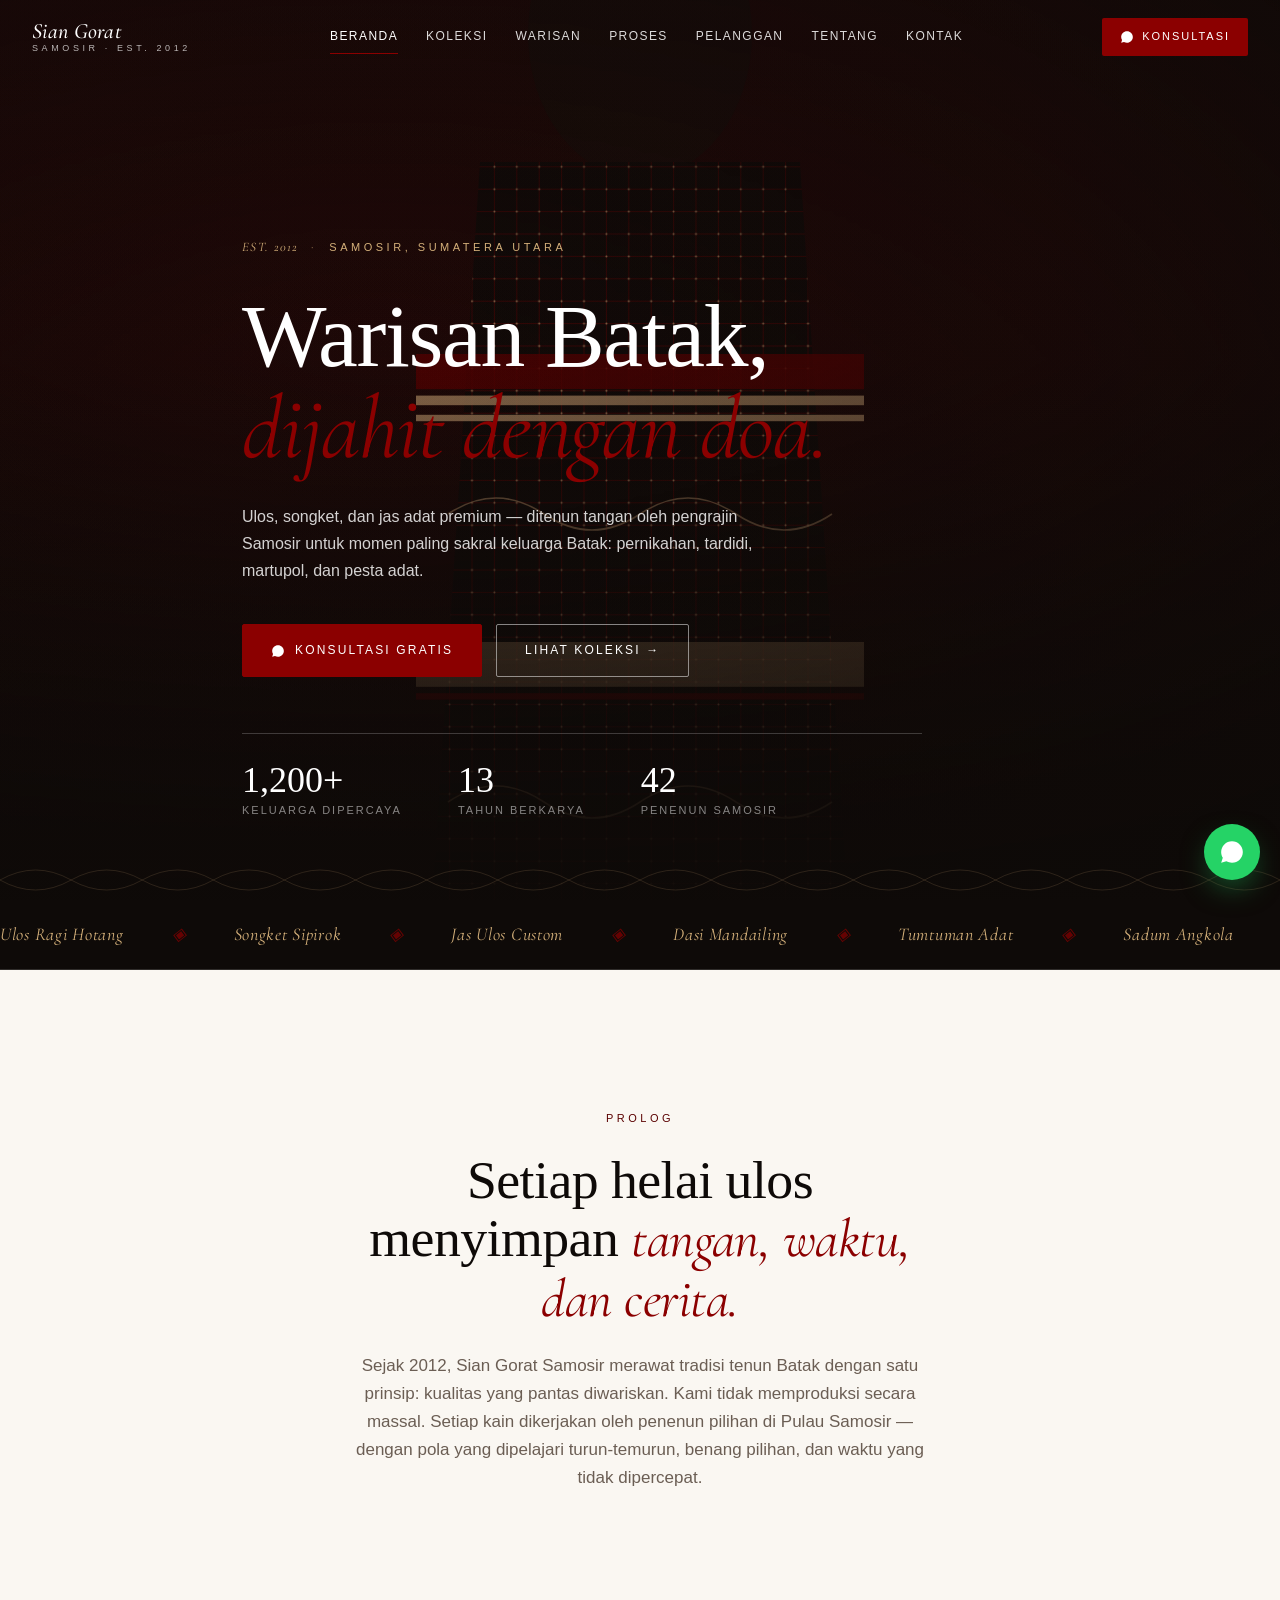
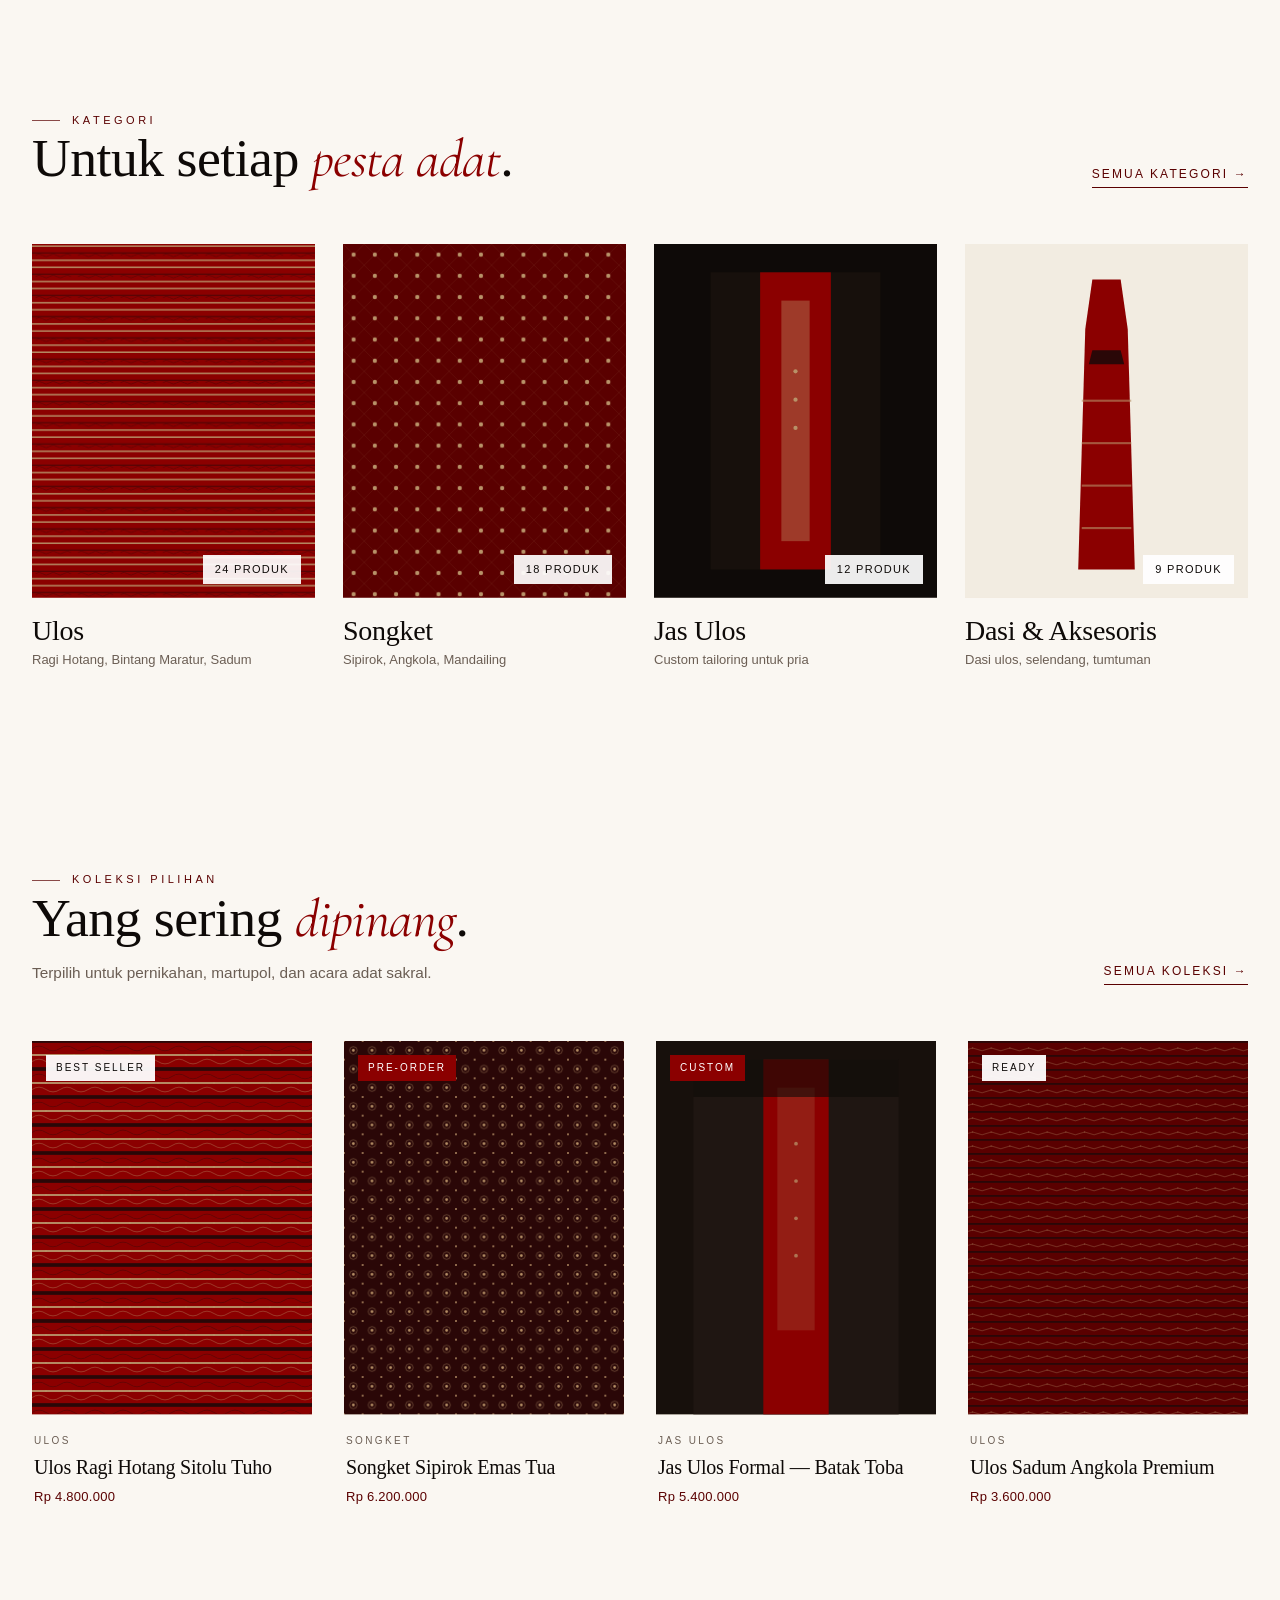
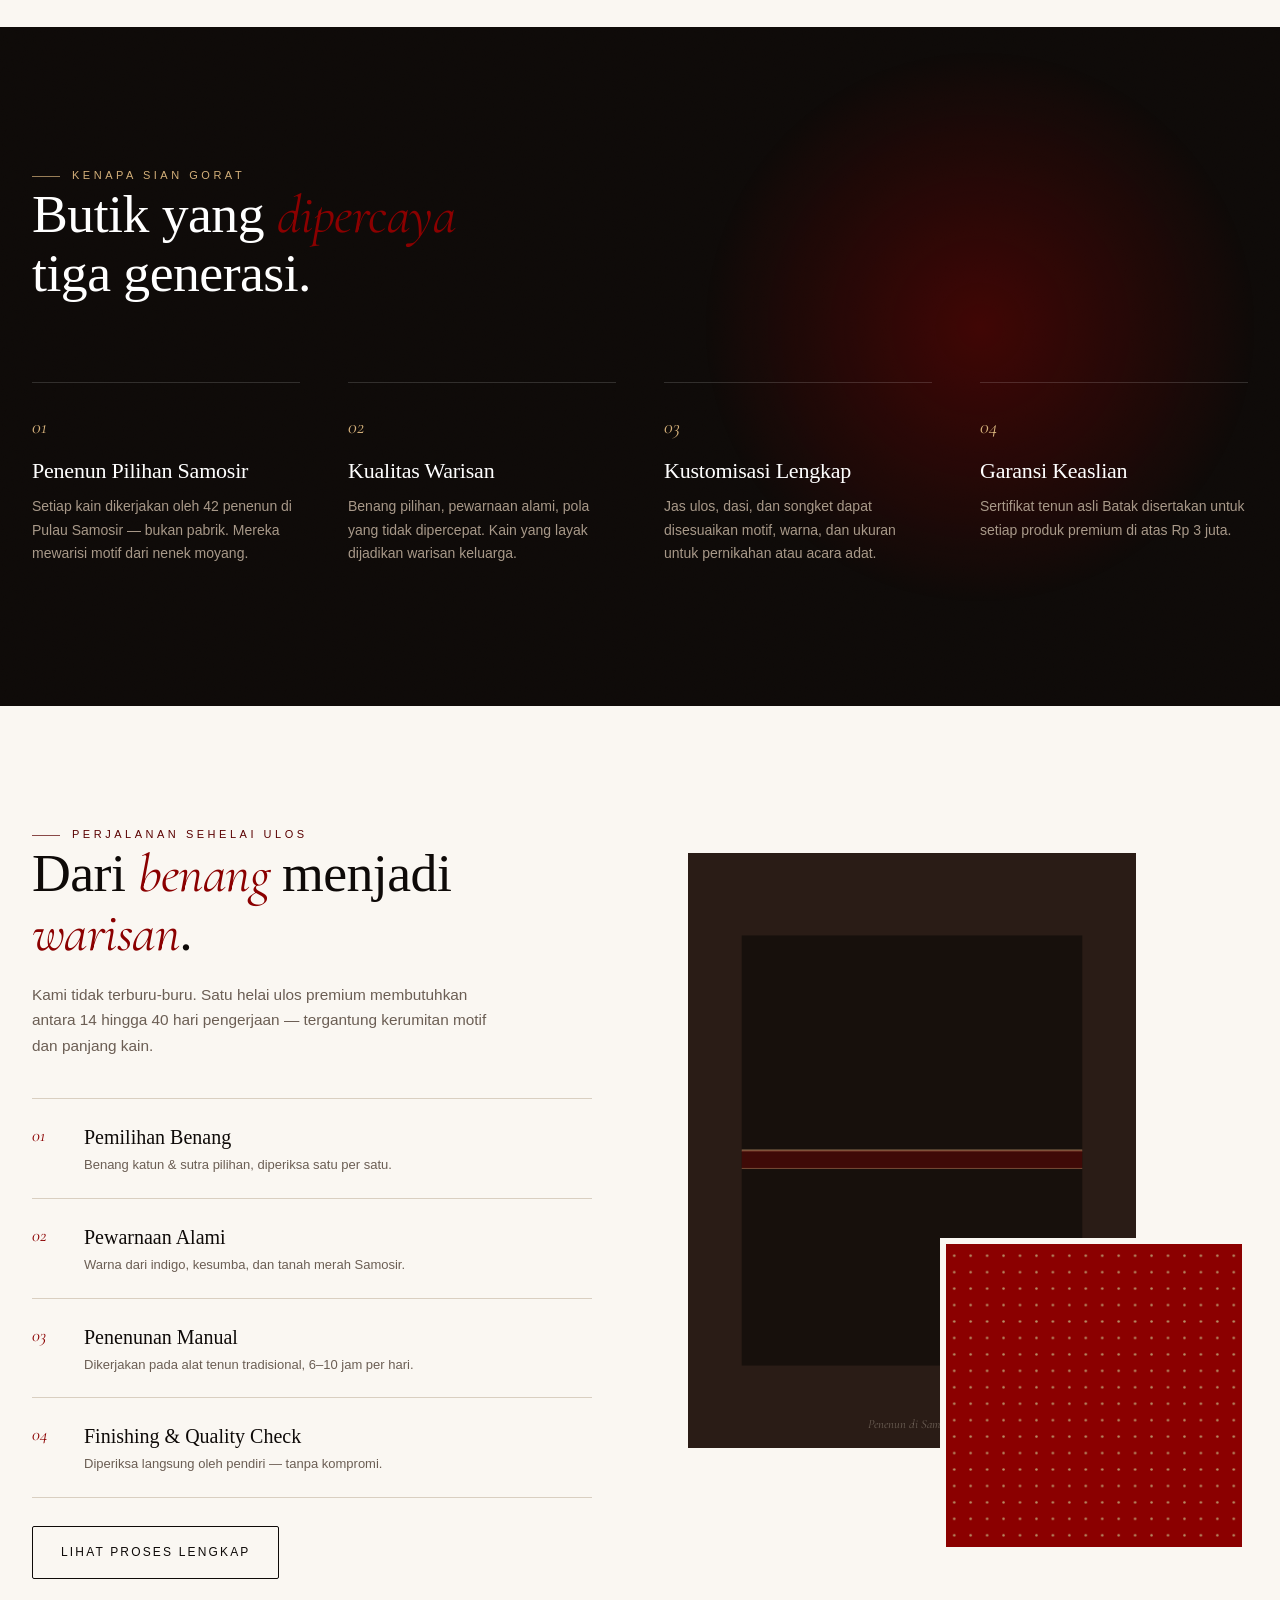
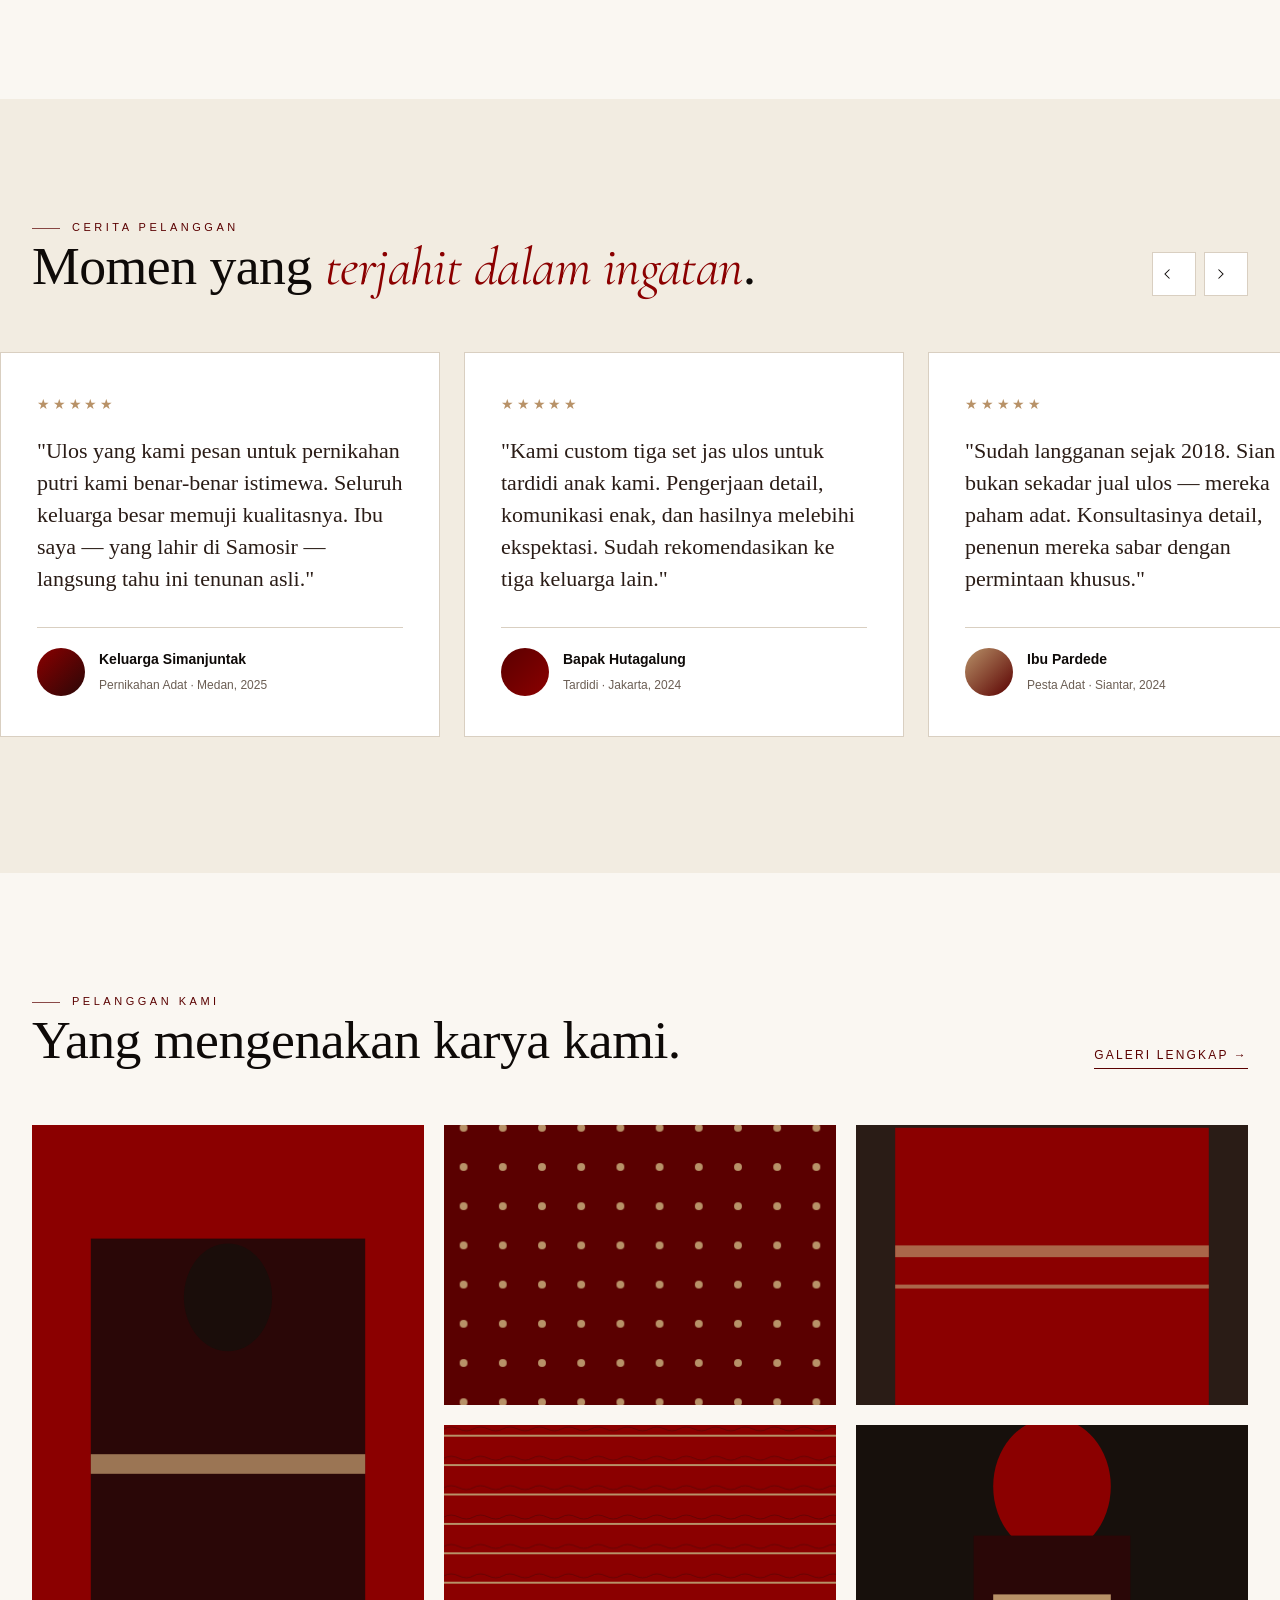
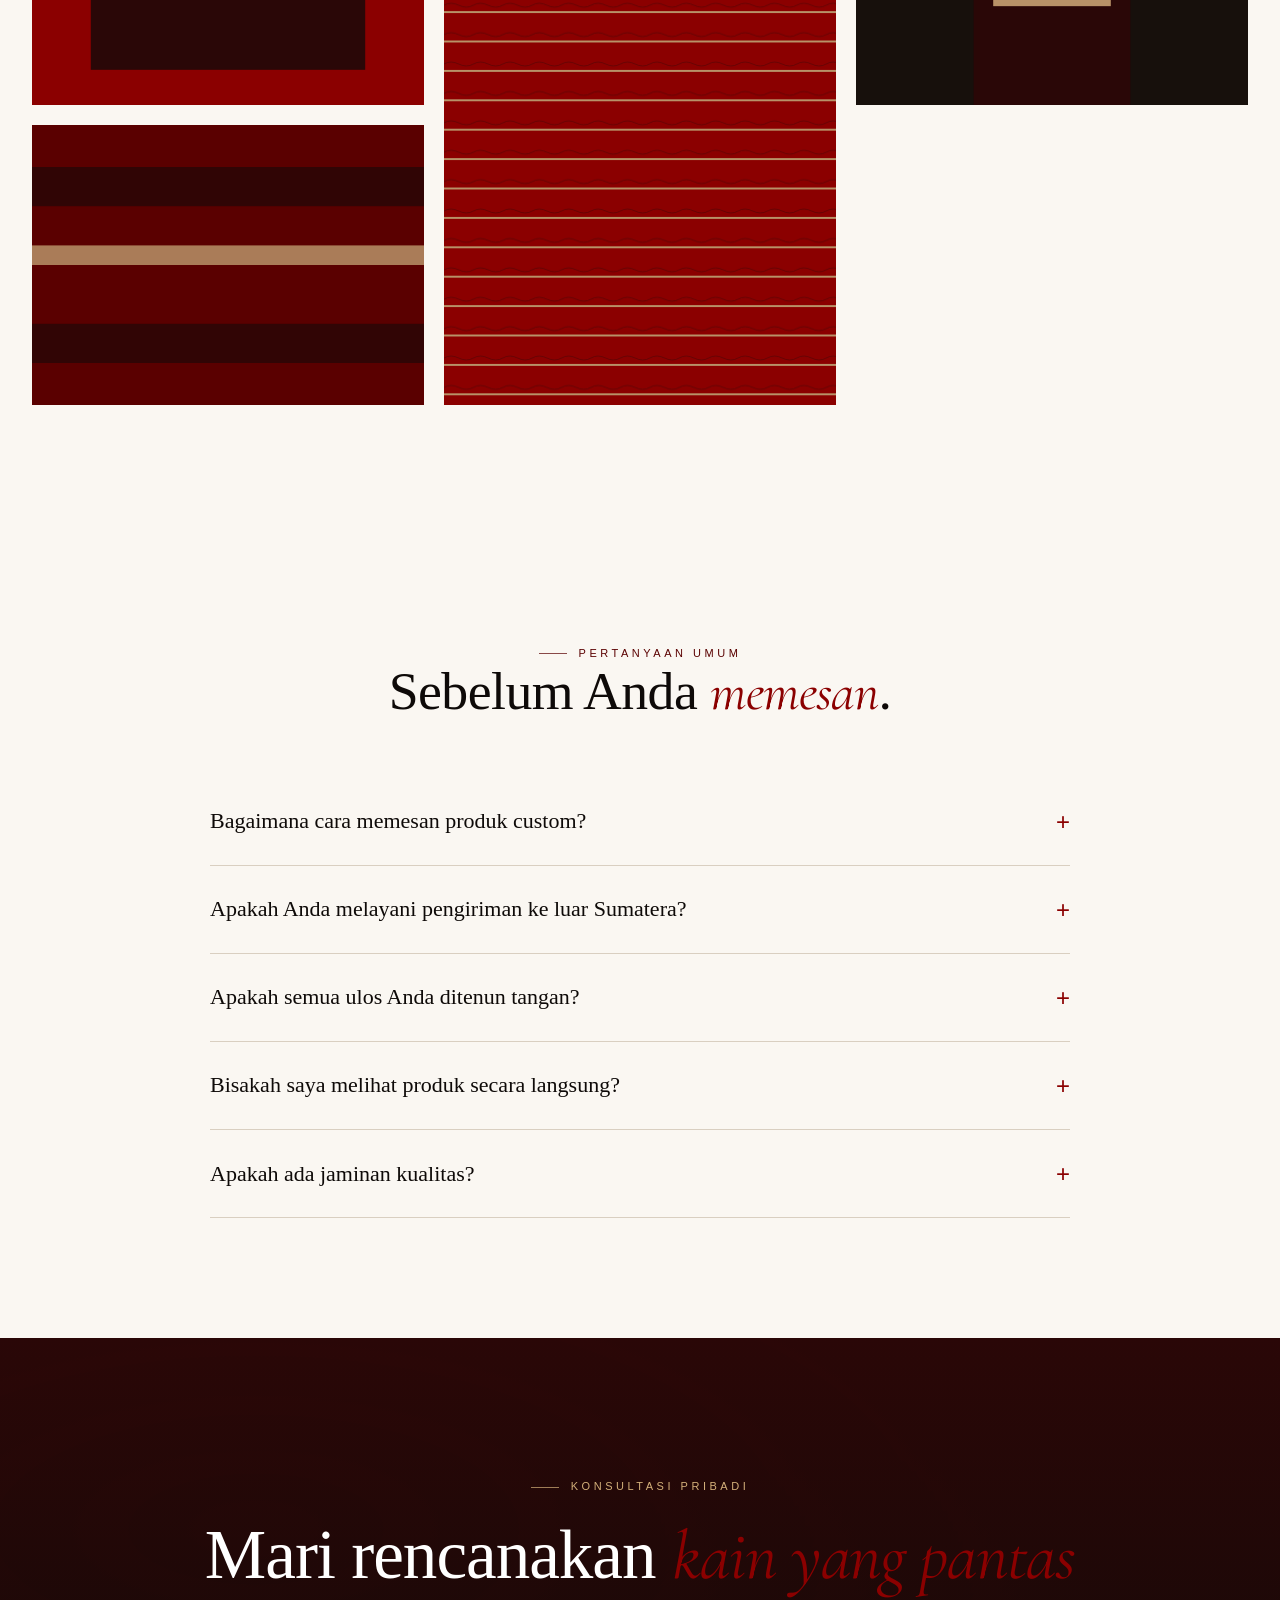
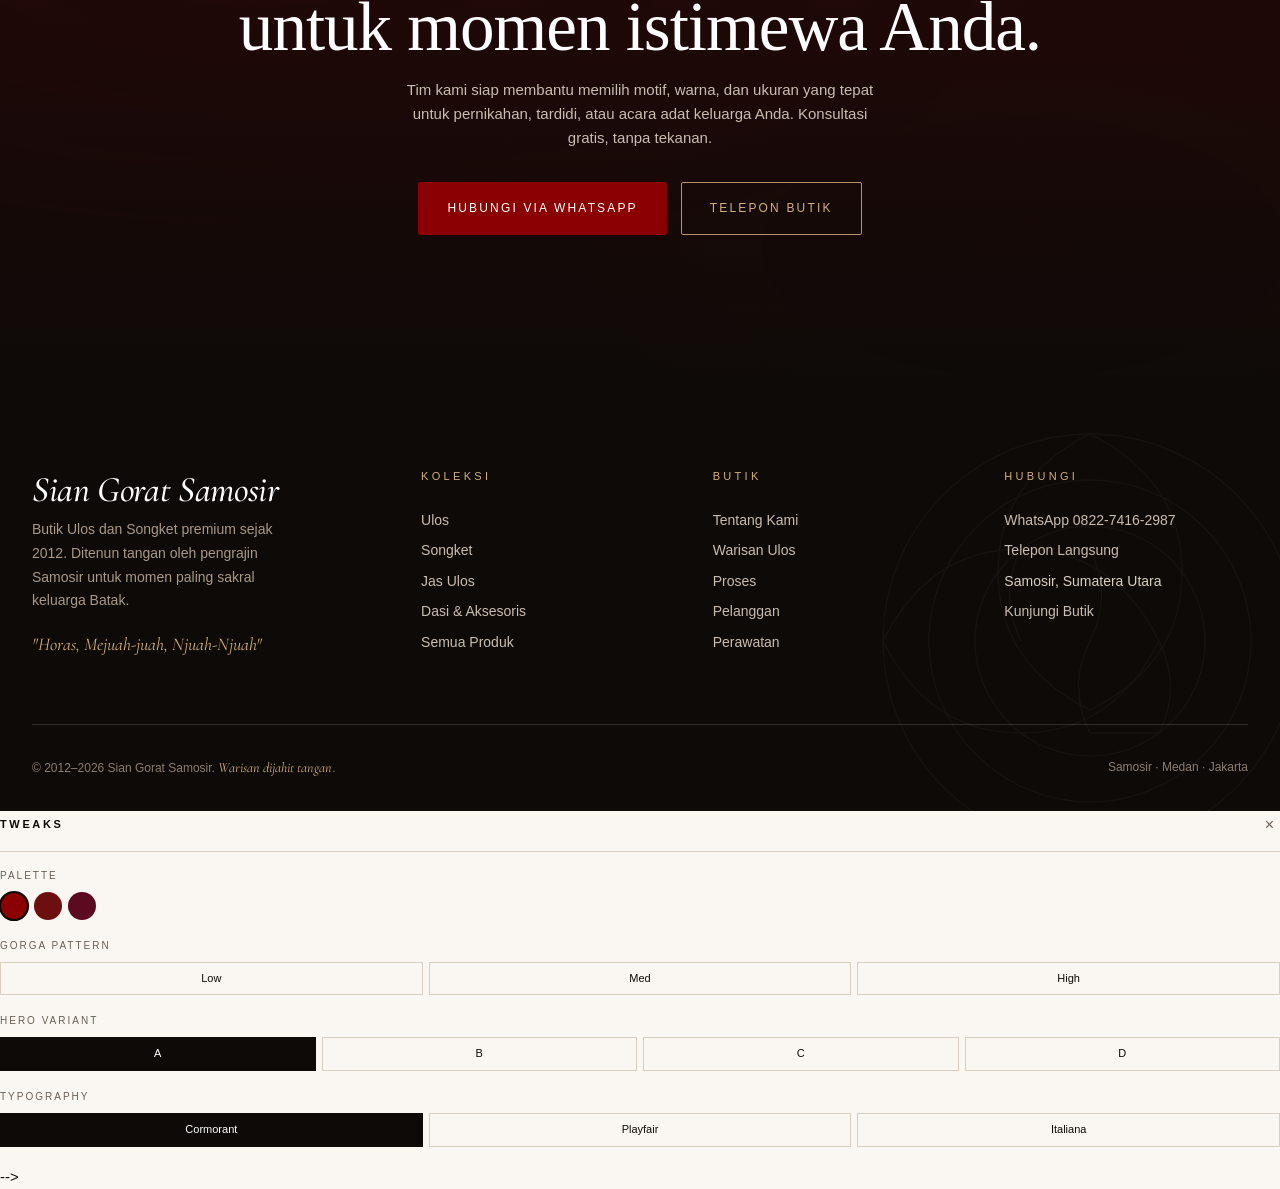
==== commit dde6eec3: "remove tweeks control" ====
--- a/index.html
+++ b/index.html
@@ -816,11 +816,7 @@
   <a href="https://wa.me/6282274162987" class="btn btn--primary">Konsultasi WhatsApp</a>
 </div>
 
-<!-- ============ TWEAKS ============ -->
-<button class="tweaks__toggle" aria-label="Tweak design">
-  <svg viewBox="0 0 24 24" fill="none" stroke="currentColor" stroke-width="1.5"><circle cx="12" cy="6" r="2"/><circle cx="12" cy="18" r="2"/><path d="M4 6h6M14 6h6M4 18h6M14 18h6"/></svg>
-</button>
-<aside class="tweaks">
+
   <div class="tweaks__head">
     <h4>Tweaks</h4>
     <button data-tweaks-close aria-label="Tutup">×</button>
@@ -858,7 +854,7 @@
       <button class="tweaks__opt" data-tweak="type" data-value="italiana">Italiana</button>
     </div>
   </div>
-</aside>
+</aside> -->
 
 <script src="asset/js/script.js"></script>
 </body>
--- a/asset/css/style.css
+++ b/asset/css/style.css
@@ -0,0 +1,714 @@
+/* =========================================================
+   SIAN GORAT SAMOSIR — Shared Stylesheet
+   Design language: Batak heritage × editorial luxury
+   ========================================================= */
+
+/* ---- TOKENS -------------------------------------------------- */
+:root {
+  /* Palette — default: Deep Red */
+  --c-bg: #faf7f2;          /* warm ivory */
+  --c-bg-alt: #f2ece1;      /* cream */
+  --c-ink: #0e0a08;         /* near black, warm */
+  --c-ink-2: #2a1c16;       /* warm charcoal */
+  --c-muted: #6b5e54;       /* taupe */
+  --c-line: #d9cfc1;        /* warm hairline */
+  --c-line-dark: rgba(255,255,255,0.14);
+
+  --c-brand: #8B0000;       /* deep red */
+  --c-brand-ink: #5a0000;   /* dark red for text on light */
+  --c-brand-deep: #2a0707;  /* near-black red */
+  --c-gold: #b89268;        /* muted antique gold */
+  --c-gold-2: #d4b07a;      /* brighter gold */
+
+  --c-dark: #0e0a08;
+  --c-dark-2: #17100c;
+  --c-dark-3: #1f1612;
+
+  /* Type */
+  --ff-serif: 'Cormorant Garamond', 'EB Garamond', Georgia, serif;
+  --ff-sans:  'Inter', -apple-system, BlinkMacSystemFont, 'Segoe UI', sans-serif;
+
+  /* Rhythm */
+  --container: 1320px;
+  --container-narrow: 980px;
+  --radius-s: 2px;
+  --radius-m: 4px;
+  --radius-l: 10px;
+
+  /* Motion */
+  --ease: cubic-bezier(.2,.7,.1,1);
+
+  /* Gorga density (tweak-controlled) */
+  --gorga-opacity: 0.08;
+}
+
+/* Oxblood variant */
+[data-palette="oxblood"] {
+  --c-brand: #6b0f0f;
+  --c-brand-ink: #4a0909;
+  --c-brand-deep: #200505;
+  --c-gold: #a88554;
+}
+/* Burgundy variant */
+[data-palette="burgundy"] {
+  --c-brand: #5c0a1f;
+  --c-brand-ink: #3d0614;
+  --c-brand-deep: #1c0309;
+  --c-gold: #c09666;
+}
+
+/* Gorga density tweak */
+[data-gorga="low"]    { --gorga-opacity: 0.04; }
+[data-gorga="medium"] { --gorga-opacity: 0.10; }
+[data-gorga="high"]   { --gorga-opacity: 0.18; }
+
+/* Typography swap */
+[data-type="playfair"] {
+  --ff-serif: 'Playfair Display', Georgia, serif;
+  --ff-sans: 'Manrope', -apple-system, sans-serif;
+}
+[data-type="italiana"] {
+  --ff-serif: 'Italiana', Georgia, serif;
+  --ff-sans: 'Lato', -apple-system, sans-serif;
+}
+
+/* ---- RESET --------------------------------------------------- */
+*,*::before,*::after { box-sizing: border-box; }
+html { -webkit-text-size-adjust: 100%; scroll-behavior: smooth; }
+body {
+  margin: 0;
+  font-family: var(--ff-sans);
+  color: var(--c-ink);
+  background: var(--c-bg);
+  font-size: 15px;
+  line-height: 1.6;
+  -webkit-font-smoothing: antialiased;
+  text-rendering: optimizeLegibility;
+}
+img, svg, video { display: block; max-width: 100%; }
+button { font: inherit; color: inherit; background: none; border: 0; cursor: pointer; }
+a { color: inherit; text-decoration: none; }
+ul, ol { margin: 0; padding: 0; list-style: none; }
+h1,h2,h3,h4,h5 { margin: 0; font-family: var(--ff-serif); font-weight: 500; letter-spacing: -.01em; line-height: 1.08; }
+p { margin: 0; }
+
+/* ---- UTILITIES ---------------------------------------------- */
+.container { max-width: var(--container); padding: 0 32px; margin: 0 auto; }
+.container--narrow { max-width: var(--container-narrow); padding: 0 32px; margin: 0 auto; }
+@media (max-width: 768px) {
+  .container, .container--narrow { padding: 0 20px; }
+}
+
+.eyebrow {
+  font-family: var(--ff-sans);
+  font-size: 11px;
+  letter-spacing: .32em;
+  text-transform: uppercase;
+  color: var(--c-brand-ink);
+  font-weight: 500;
+}
+.eyebrow--light { color: var(--c-gold-2); }
+.eyebrow::before {
+  content: "";
+  display: inline-block;
+  width: 28px; height: 1px;
+  background: currentColor;
+  vertical-align: middle;
+  margin-right: 12px;
+  opacity: .7;
+}
+
+.display {
+  font-family: var(--ff-serif);
+  font-weight: 400;
+  font-size: clamp(40px, 7vw, 96px);
+  line-height: 1.02;
+  letter-spacing: -.015em;
+}
+.display em { font-style: italic; color: var(--c-brand); font-weight: 400; }
+
+.h-section {
+  font-family: var(--ff-serif);
+  font-weight: 400;
+  font-size: clamp(30px, 4.2vw, 54px);
+  line-height: 1.08;
+  letter-spacing: -.01em;
+}
+.h-section em { font-style: italic; color: var(--c-brand); }
+
+.lede {
+  font-size: clamp(15px, 1.2vw, 17px);
+  color: var(--c-muted);
+  max-width: 56ch;
+  line-height: 1.65;
+}
+
+.divider-line {
+  height: 1px;
+  background: var(--c-line);
+  width: 100%;
+}
+
+/* ---- BUTTONS ------------------------------------------------- */
+.btn {
+  display: inline-flex;
+  align-items: center;
+  justify-content: center;
+  gap: 10px;
+  padding: 16px 28px;
+  font-family: var(--ff-sans);
+  font-size: 12px;
+  letter-spacing: .18em;
+  text-transform: uppercase;
+  font-weight: 500;
+  border-radius: var(--radius-s);
+  transition: all .35s var(--ease);
+  cursor: pointer;
+  white-space: nowrap;
+}
+.btn--primary {
+  background: var(--c-brand);
+  color: #fff;
+  border: 1px solid var(--c-brand);
+}
+.btn--primary:hover {
+  background: var(--c-brand-deep);
+  border-color: var(--c-brand-deep);
+  transform: translateY(-1px);
+  box-shadow: 0 12px 30px -12px rgba(139,0,0,.55);
+}
+.btn--ghost {
+  background: transparent;
+  color: var(--c-ink);
+  border: 1px solid var(--c-ink);
+}
+.btn--ghost:hover {
+  background: var(--c-ink);
+  color: #fff;
+}
+.btn--ghost-light {
+  background: transparent;
+  color: #fff;
+  border: 1px solid rgba(255,255,255,.5);
+}
+.btn--ghost-light:hover {
+  background: #fff;
+  color: var(--c-ink);
+  border-color: #fff;
+}
+.btn--gold {
+  background: transparent;
+  color: var(--c-gold-2);
+  border: 1px solid var(--c-gold);
+}
+.btn--gold:hover { background: var(--c-gold); color: var(--c-dark); }
+
+.btn svg { width: 14px; height: 14px; }
+
+/* ---- NAVBAR ------------------------------------------------- */
+.nav {
+  position: fixed;
+  top: 0; left: 0; right: 0;
+  z-index: 100;
+  padding: 18px 0;
+  transition: all .35s var(--ease);
+  background: transparent;
+}
+.nav--scrolled {
+  background: rgba(250,247,242,.92);
+  backdrop-filter: saturate(140%) blur(18px);
+  -webkit-backdrop-filter: saturate(140%) blur(18px);
+  border-bottom: 1px solid var(--c-line);
+  padding: 12px 0;
+}
+.nav--dark { color: #fff; }
+.nav--dark.nav--scrolled { color: var(--c-ink); }
+
+.nav__inner {
+  display: flex;
+  align-items: center;
+  justify-content: space-between;
+  gap: 32px;
+}
+.nav__brand {
+  display: flex;
+  flex-direction: column;
+  line-height: 1;
+  letter-spacing: .02em;
+}
+.nav__brand-mark {
+  font-family: var(--ff-serif);
+  font-size: 22px;
+  font-style: italic;
+  font-weight: 500;
+}
+.nav__brand-sub {
+  font-family: var(--ff-sans);
+  font-size: 9px;
+  letter-spacing: .4em;
+  text-transform: uppercase;
+  margin-top: 2px;
+  opacity: .7;
+}
+.nav__links {
+  display: flex;
+  gap: 28px;
+  align-items: center;
+}
+.nav__link {
+  font-size: 12px;
+  letter-spacing: .12em;
+  text-transform: uppercase;
+  font-weight: 500;
+  position: relative;
+  padding: 8px 0;
+  opacity: .85;
+  transition: opacity .2s;
+}
+.nav__link:hover, .nav__link.is-active { opacity: 1; }
+.nav__link.is-active::after {
+  content: "";
+  position: absolute;
+  left: 0; right: 0; bottom: 0;
+  height: 1px;
+  background: var(--c-brand);
+}
+.nav__cta {
+  display: inline-flex; align-items: center; gap: 8px;
+  padding: 10px 18px;
+  background: var(--c-brand);
+  color: #fff;
+  font-size: 11px;
+  letter-spacing: .18em;
+  text-transform: uppercase;
+  border-radius: var(--radius-s);
+  transition: all .3s var(--ease);
+}
+.nav__cta:hover { background: var(--c-brand-deep); transform: translateY(-1px); }
+
+.nav__burger {
+  display: none;
+  width: 40px; height: 40px;
+  align-items: center; justify-content: center;
+  border: 1px solid var(--c-line);
+  border-radius: var(--radius-s);
+}
+.nav__burger span {
+  display: block;
+  width: 18px; height: 1.5px;
+  background: currentColor;
+  position: relative;
+}
+.nav__burger span::before, .nav__burger span::after {
+  content: ""; position: absolute; left: 0; width: 18px; height: 1.5px; background: currentColor;
+}
+.nav__burger span::before { top: -5px; }
+.nav__burger span::after { top: 5px; }
+
+@media (max-width: 960px) {
+  .nav__links { display: none; }
+  .nav__cta { display: none; }
+  .nav__burger { display: inline-flex; }
+}
+
+/* Mobile menu */
+.mobile-menu {
+  position: fixed;
+  inset: 0;
+  background: var(--c-dark);
+  color: #fff;
+  z-index: 200;
+  transform: translateY(-100%);
+  transition: transform .5s var(--ease);
+  display: flex;
+  flex-direction: column;
+}
+.mobile-menu.is-open { transform: translateY(0); }
+.mobile-menu__head {
+  display: flex; align-items: center; justify-content: space-between;
+  padding: 20px;
+  border-bottom: 1px solid var(--c-line-dark);
+}
+.mobile-menu__close { width: 40px; height: 40px; border: 1px solid var(--c-line-dark); border-radius: var(--radius-s); color: #fff; font-size: 20px;}
+.mobile-menu__links {
+  flex: 1;
+  padding: 40px 28px;
+  display: flex;
+  flex-direction: column;
+  gap: 4px;
+  overflow-y: auto;
+}
+.mobile-menu__link {
+  font-family: var(--ff-serif);
+  font-size: 32px;
+  padding: 14px 0;
+  border-bottom: 1px solid var(--c-line-dark);
+  display: flex;
+  align-items: center;
+  justify-content: space-between;
+}
+.mobile-menu__link em { font-style: italic; color: var(--c-gold-2); font-size: 12px; font-family: var(--ff-sans); letter-spacing: .3em; text-transform: uppercase;}
+.mobile-menu__foot {
+  padding: 24px 28px 32px;
+  border-top: 1px solid var(--c-line-dark);
+}
+
+/* ---- FOOTER ------------------------------------------------- */
+.footer {
+  background: var(--c-dark);
+  color: #d9cfc1;
+  padding: 96px 0 32px;
+  position: relative;
+  overflow: hidden;
+}
+.footer__grid {
+  display: grid;
+  grid-template-columns: 1.4fr 1fr 1fr 1fr;
+  gap: 48px;
+  padding-bottom: 64px;
+  border-bottom: 1px solid var(--c-line-dark);
+}
+@media (max-width: 900px) {
+  .footer__grid { grid-template-columns: 1fr 1fr; gap: 40px 32px; }
+}
+@media (max-width: 520px) {
+  .footer__grid { grid-template-columns: 1fr; }
+}
+.footer__brand h3 {
+  font-style: italic;
+  font-size: 36px;
+  color: #fff;
+  margin-bottom: 8px;
+}
+.footer__brand p {
+  max-width: 34ch;
+  color: #a89989;
+  font-size: 14px;
+  line-height: 1.7;
+}
+.footer h5 {
+  font-family: var(--ff-sans);
+  font-size: 11px;
+  letter-spacing: .3em;
+  text-transform: uppercase;
+  color: var(--c-gold-2);
+  margin-bottom: 22px;
+  font-weight: 500;
+}
+.footer__col ul li { padding: 4px 0; font-size: 14px; }
+.footer__col ul li a { color: #c9bdb0; transition: color .2s; }
+.footer__col ul li a:hover { color: #fff; }
+.footer__bottom {
+  display: flex; justify-content: space-between; align-items: center;
+  padding-top: 32px;
+  font-size: 12px;
+  color: #8a7e71;
+  gap: 20px;
+  flex-wrap: wrap;
+}
+.footer__bottom em { font-family: var(--ff-serif); font-style: italic; color: var(--c-gold-2); font-size: 14px;}
+
+/* Footer gorga watermark */
+.footer__ornament {
+  position: absolute;
+  right: -40px; bottom: -60px;
+  width: 460px; height: 460px;
+  opacity: 0.06;
+  pointer-events: none;
+}
+
+/* ---- FLOATING WHATSAPP ------------------------------------- */
+.wa-float {
+  position: fixed;
+  right: 20px;
+  bottom: 20px;
+  width: 56px;
+  height: 56px;
+  border-radius: 50%;
+  background: #25D366;
+  color: #fff;
+  display: flex;
+  align-items: center;
+  justify-content: center;
+  z-index: 90;
+  box-shadow: 0 12px 30px -8px rgba(37,211,102,.5), 0 2px 8px rgba(0,0,0,.15);
+  transition: transform .3s var(--ease);
+}
+.wa-float:hover { transform: scale(1.08); }
+.wa-float::before {
+  content: "";
+  position: absolute;
+  inset: -6px;
+  border-radius: 50%;
+  border: 2px solid #25D366;
+  opacity: 0;
+  animation: wa-ping 2.5s var(--ease) infinite;
+}
+@keyframes wa-ping {
+  0% { transform: scale(1); opacity: .6; }
+  100% { transform: scale(1.5); opacity: 0; }
+}
+.wa-float svg { width: 26px; height: 26px; fill: #fff; }
+
+/* Mobile sticky bottom CTA */
+.sticky-cta {
+  display: none;
+}
+@media (max-width: 768px) {
+  .sticky-cta {
+    display: flex;
+    position: fixed;
+    left: 0; right: 0; bottom: 0;
+    z-index: 80;
+    padding: 10px 14px calc(10px + env(safe-area-inset-bottom));
+    background: rgba(250,247,242,.96);
+    backdrop-filter: blur(14px);
+    border-top: 1px solid var(--c-line);
+    gap: 8px;
+  }
+  .sticky-cta .btn { flex: 1; padding: 14px 12px; font-size: 11px; }
+  .sticky-cta__wa {
+    width: 48px; flex: 0 0 48px;
+    padding: 0; display: flex; align-items: center; justify-content: center;
+    background: #25D366; color: #fff; border: 1px solid #25D366;
+  }
+  .sticky-cta__wa svg { width: 22px; height: 22px; fill: #fff; }
+  .wa-float { display: none; }
+  body { padding-bottom: 76px; }
+}
+
+/* ---- GORGA ORNAMENT (Batak-inspired decorative lines) -------- */
+.gorga-line {
+  width: 100%;
+  height: 48px;
+  opacity: calc(var(--gorga-opacity) * 6);
+}
+.gorga-corner { opacity: var(--gorga-opacity); }
+
+/* ---- ANIMATIONS (reveal on scroll) -------------------------- */
+.reveal {
+  opacity: 0;
+  transform: translateY(24px);
+  transition: opacity .9s var(--ease), transform .9s var(--ease);
+}
+.reveal.is-in {
+  opacity: 1;
+  transform: translateY(0);
+}
+.reveal[data-delay="1"].is-in { transition-delay: .08s; }
+.reveal[data-delay="2"].is-in { transition-delay: .16s; }
+.reveal[data-delay="3"].is-in { transition-delay: .24s; }
+.reveal[data-delay="4"].is-in { transition-delay: .32s; }
+
+/* ---- PRODUCT CARD --------------------------------------------*/
+.pcard {
+  display: block;
+  position: relative;
+  cursor: pointer;
+  transition: transform .5s var(--ease);
+}
+.pcard__media {
+  position: relative;
+  aspect-ratio: 3 / 4;
+  overflow: hidden;
+  background: var(--c-bg-alt);
+  margin-bottom: 18px;
+}
+.pcard__media svg, .pcard__media img {
+  width: 100%; height: 100%;
+  object-fit: cover;
+  transition: transform 1.2s var(--ease);
+}
+.pcard:hover .pcard__media svg, .pcard:hover .pcard__media img { transform: scale(1.05); }
+.pcard__badge {
+  position: absolute;
+  top: 14px; left: 14px;
+  background: rgba(255,255,255,.95);
+  color: var(--c-ink);
+  font-size: 10px;
+  letter-spacing: .2em;
+  text-transform: uppercase;
+  padding: 5px 10px;
+  font-weight: 500;
+}
+.pcard__badge--pre { background: var(--c-brand); color: #fff; }
+.pcard__badge--sold { background: var(--c-ink); color: #fff; }
+.pcard__fav {
+  position: absolute;
+  top: 10px; right: 10px;
+  width: 36px; height: 36px;
+  border-radius: 50%;
+  background: rgba(255,255,255,.9);
+  display: flex; align-items: center; justify-content: center;
+  opacity: 0;
+  transform: translateY(-4px);
+  transition: all .35s var(--ease);
+}
+.pcard:hover .pcard__fav { opacity: 1; transform: translateY(0); }
+.pcard__fav svg { width: 16px; height: 16px; stroke: var(--c-ink); fill: none; stroke-width: 1.5;}
+.pcard__body { padding: 0 2px; }
+.pcard__cat {
+  font-size: 10px; letter-spacing: .24em; text-transform: uppercase;
+  color: var(--c-muted);
+  margin-bottom: 6px;
+}
+.pcard__name {
+  font-family: var(--ff-serif);
+  font-size: 20px;
+  line-height: 1.2;
+  margin-bottom: 8px;
+}
+.pcard__price {
+  font-size: 13px;
+  color: var(--c-brand-ink);
+  letter-spacing: .02em;
+  font-weight: 500;
+}
+.pcard__price--original {
+  color: var(--c-muted);
+  text-decoration: line-through;
+  margin-right: 8px;
+  font-weight: 400;
+}
+
+/* ---- TWEAKS PANEL -------------------------------------------*/
+.tweaks {
+  position: fixed;
+  right: 20px; top: 50%;
+  transform: translate(120%, -50%);
+  background: #fff;
+  border: 1px solid var(--c-line);
+  border-radius: 4px;
+  padding: 20px;
+  width: 260px;
+  z-index: 150;
+  box-shadow: 0 30px 60px -20px rgba(0,0,0,.25);
+  transition: transform .5s var(--ease);
+  font-size: 12px;
+  max-height: 80vh;
+  overflow-y: auto;
+}
+.tweaks.is-open { transform: translate(0, -50%); }
+.tweaks__head { display: flex; justify-content: space-between; align-items: center; margin-bottom: 16px; padding-bottom: 12px; border-bottom: 1px solid var(--c-line); }
+.tweaks__head h4 { font-family: var(--ff-sans); font-size: 11px; letter-spacing: .24em; text-transform: uppercase; font-weight: 600; }
+.tweaks__head button { font-size: 16px; color: var(--c-muted); }
+.tweaks__group { margin-bottom: 18px; }
+.tweaks__label { font-size: 10px; letter-spacing: .2em; text-transform: uppercase; color: var(--c-muted); margin-bottom: 8px; font-weight: 500;}
+.tweaks__options { display: flex; gap: 6px; flex-wrap: wrap; }
+.tweaks__opt {
+  padding: 7px 10px;
+  border: 1px solid var(--c-line);
+  font-size: 11px;
+  cursor: pointer;
+  transition: all .2s;
+  text-transform: capitalize;
+  flex: 1;
+  min-width: 60px;
+  text-align: center;
+}
+.tweaks__opt.is-active { background: var(--c-ink); color: #fff; border-color: var(--c-ink); }
+.tweaks__swatch {
+  width: 28px; height: 28px;
+  border-radius: 50%;
+  border: 2px solid transparent;
+  cursor: pointer;
+  transition: transform .2s;
+  padding: 0;
+}
+.tweaks__swatch.is-active { border-color: var(--c-ink); transform: scale(1.08); }
+.tweaks__toggle {
+  position: fixed;
+  right: 20px; top: 50%;
+  transform: translateY(-50%);
+  width: 36px; height: 36px;
+  background: var(--c-ink);
+  color: #fff;
+  border-radius: 50% 0 0 50%;
+  display: flex; align-items: center; justify-content: center;
+  z-index: 149;
+  cursor: pointer;
+  transition: transform .3s;
+}
+.tweaks__toggle:hover { transform: translateY(-50%) translateX(-4px); }
+.tweaks__toggle svg { width: 16px; height: 16px; }
+@media (max-width: 768px) {
+  .tweaks { top: auto; bottom: 80px; right: 10px; transform: translate(120%,0); }
+  .tweaks.is-open { transform: translate(0,0); }
+  .tweaks__toggle { top: auto; bottom: 80px; border-radius: 50%; right: 10px;}
+}
+
+/* ---- FORM ELEMENTS ------------------------------------------ */
+.input {
+  display: block;
+  width: 100%;
+  padding: 14px 16px;
+  border: 1px solid var(--c-line);
+  background: #fff;
+  font: inherit;
+  font-size: 14px;
+  color: var(--c-ink);
+  border-radius: var(--radius-s);
+  transition: border-color .2s;
+}
+.input:focus { outline: none; border-color: var(--c-brand); }
+.input--light { background: transparent; border-color: rgba(255,255,255,.3); color: #fff; }
+
+/* ---- SECTION SPACING --------------------------------------- */
+.section { padding: 120px 0; }
+.section--sm { padding: 80px 0; }
+@media (max-width: 768px) {
+  .section { padding: 72px 0; }
+  .section--sm { padding: 56px 0; }
+}
+
+/* ---- PAGE HEADER (non-home) --------------------------------- */
+.page-head {
+  padding: 180px 0 80px;
+  background: var(--c-bg-alt);
+  position: relative;
+  overflow: hidden;
+  border-bottom: 1px solid var(--c-line);
+}
+.page-head__inner { position: relative; z-index: 1; }
+.page-head__crumbs {
+  font-size: 11px;
+  letter-spacing: .2em;
+  text-transform: uppercase;
+  color: var(--c-muted);
+  margin-bottom: 24px;
+}
+.page-head__crumbs a:hover { color: var(--c-brand-ink); }
+.page-head h1 {
+  font-size: clamp(44px, 7vw, 96px);
+  line-height: 1.02;
+  margin-bottom: 20px;
+}
+.page-head h1 em { font-style: italic; color: var(--c-brand); }
+.page-head p { max-width: 60ch; color: var(--c-muted); font-size: 16px; line-height: 1.65;}
+.page-head__ornament {
+  position: absolute;
+  right: -80px; top: -40px;
+  width: 520px; height: 520px;
+  opacity: calc(var(--gorga-opacity) * 1.4);
+  pointer-events: none;
+}
+@media (max-width: 768px) {
+  .page-head { padding: 130px 0 56px; }
+}
+
+/* ---- NOISE TEXTURE ON DARK ---------------------------------- */
+.noise { position: relative; }
+.noise::before {
+  content: "";
+  position: absolute; inset: 0;
+  background-image: url("data:image/svg+xml;utf8,<svg xmlns='http://www.w3.org/2000/svg' width='140' height='140'><filter id='n'><feTurbulence type='fractalNoise' baseFrequency='.9' numOctaves='2' stitchTiles='stitch'/></filter><rect width='100%' height='100%' filter='url(%23n)' opacity='.5'/></svg>");
+  opacity: .08;
+  mix-blend-mode: overlay;
+  pointer-events: none;
+  z-index: 0;
+}
+.noise > * { position: relative; z-index: 1; }
+
+/* scrollbar-less smooth scroll areas */
+.no-scrollbar::-webkit-scrollbar { display: none; }
+.no-scrollbar { scrollbar-width: none; }
--- a/asset/css/home.css
+++ b/asset/css/home.css
@@ -0,0 +1,520 @@
+/* =========================================================
+   HOME-specific styles
+   ========================================================= */
+
+/* ---- HERO -------------------------------------------------- */
+.hero {
+  position: relative;
+  min-height: 100vh;
+  min-height: 100svh;
+  display: flex;
+  align-items: flex-end;
+  overflow: hidden;
+  color: #fff;
+  background: var(--c-dark);
+  padding-bottom: 80px;
+  padding-top: 120px;
+}
+.hero__bg {
+  position: absolute;
+  inset: 0;
+  z-index: 0;
+  display: none;
+}
+[data-hero="A"] .hero__bg[data-hero-variant="A"],
+[data-hero="B"] .hero__bg[data-hero-variant="B"],
+[data-hero="C"] .hero__bg[data-hero-variant="C"],
+[data-hero="D"] .hero__bg[data-hero-variant="D"] {
+  display: block;
+}
+/* Default (if no data-hero yet) — show A */
+.hero__bg[data-hero-variant="A"] { display: block; }
+[data-hero] .hero__bg[data-hero-variant="A"] { display: none; }
+[data-hero="A"] .hero__bg[data-hero-variant="A"] { display: block; }
+
+.hero__image { position: absolute; inset: 0; }
+.hero__image svg { width: 100%; height: 100%; }
+.hero__image--A::after {
+  content: "";
+  position: absolute; inset: 0;
+  background: radial-gradient(ellipse at 30% 40%, transparent 0%, rgba(14,10,8,.4) 55%, rgba(14,10,8,.95) 100%);
+}
+.hero__vignette {
+  position: absolute; inset: 0;
+  background: linear-gradient(180deg, rgba(14,10,8,.3) 0%, transparent 40%, rgba(14,10,8,.9) 100%);
+}
+
+/* Variant B: split */
+.hero__split-left {
+  position: absolute;
+  left: 0; top: 0; bottom: 0;
+  width: 55%;
+  background: linear-gradient(180deg, #1a0d0a, #0e0a08);
+}
+.hero__split-left::after {
+  content: ""; position: absolute; inset: 0;
+  background: radial-gradient(ellipse at 30% 30%, rgba(139,0,0,.25), transparent 60%);
+}
+.hero__split-right {
+  position: absolute;
+  right: 0; top: 0; bottom: 0;
+  width: 45%;
+}
+.hero__split-right svg { width: 100%; height: 100%; object-fit: cover; }
+.hero__split-right::after {
+  content: ""; position: absolute; inset: 0;
+  background: linear-gradient(90deg, rgba(14,10,8,.6), transparent 60%);
+}
+
+/* Variant C: ivory */
+.hero__ivory {
+  position: absolute; inset: 0;
+  background: var(--c-bg-alt);
+  display: flex; align-items: center; justify-content: flex-end;
+  padding: 120px 80px;
+}
+.hero__ivory-card {
+  width: 55%; height: 80%;
+  overflow: hidden;
+  box-shadow: 0 40px 80px -30px rgba(0,0,0,.3);
+}
+.hero__ivory-card svg { width: 100%; height: 100%; }
+[data-hero="C"] .hero { color: var(--c-ink); background: var(--c-bg-alt); }
+[data-hero="C"] .hero__vignette { display: none; }
+[data-hero="C"] .hero .btn--ghost-light { color: var(--c-ink); border-color: var(--c-ink);}
+[data-hero="C"] .hero .btn--ghost-light:hover { background: var(--c-ink); color: #fff; }
+[data-hero="C"] .hero__meta strong { color: var(--c-ink); }
+[data-hero="C"] .hero__meta span { color: var(--c-muted); }
+[data-hero="C"] .hero__marks { color: var(--c-brand-ink); }
+[data-hero="C"] .hero__divider { color: var(--c-brand); }
+
+/* Variant D: gradient */
+.hero__gradient {
+  position: absolute; inset: 0;
+  background:
+    radial-gradient(ellipse at 20% 30%, rgba(139,0,0,.4) 0%, transparent 50%),
+    radial-gradient(ellipse at 80% 70%, rgba(184,146,104,.15) 0%, transparent 60%),
+    linear-gradient(180deg, #1a0505, #0e0a08);
+}
+
+.hero__overlay { position: absolute; inset: 0; pointer-events: none; }
+
+.hero__content {
+  position: relative;
+  z-index: 2;
+  width: 100%;
+  max-width: 860px;
+}
+
+.hero__marks {
+  display: flex;
+  gap: 12px;
+  align-items: center;
+  font-size: 11px;
+  letter-spacing: .32em;
+  text-transform: uppercase;
+  color: var(--c-gold-2);
+  margin-bottom: 32px;
+}
+.hero__marks .hero__dot { opacity: .5;}
+.hero__est { font-family: var(--ff-serif); font-style: italic; font-size: 13px; letter-spacing: .1em; text-transform: none; }
+
+.hero__title {
+  margin: 0 0 28px;
+  font-weight: 400;
+}
+.hero__lede {
+  max-width: 58ch;
+  color: rgba(255,255,255,.82);
+  font-size: clamp(15px, 1.25vw, 18px);
+  line-height: 1.7;
+  margin-bottom: 40px;
+}
+[data-hero="C"] .hero__lede { color: var(--c-muted); }
+
+.hero__cta { display: flex; gap: 14px; flex-wrap: wrap; margin-bottom: 56px; }
+
+.hero__meta {
+  display: flex;
+  gap: 56px;
+  border-top: 1px solid rgba(255,255,255,.2);
+  padding-top: 28px;
+  max-width: 680px;
+}
+.hero__meta > div { display: flex; flex-direction: column; gap: 4px; }
+.hero__meta strong {
+  font-family: var(--ff-serif);
+  font-size: 36px;
+  font-weight: 400;
+  color: #fff;
+  line-height: 1;
+}
+.hero__meta span {
+  font-size: 11px;
+  letter-spacing: .18em;
+  text-transform: uppercase;
+  color: rgba(255,255,255,.5);
+}
+[data-hero="C"] .hero__meta { border-top-color: var(--c-line); }
+
+.hero__divider {
+  position: absolute;
+  left: 0; right: 0; bottom: 0;
+  width: 100%; height: 40px;
+  color: var(--c-gold);
+  z-index: 2;
+}
+
+@media (max-width: 768px) {
+  .hero { padding-top: 110px; padding-bottom: 60px; min-height: 90vh; }
+  .hero__marks { gap: 8px; font-size: 10px; }
+  .hero__meta { flex-wrap: wrap; gap: 28px; }
+  .hero__meta strong { font-size: 28px; }
+  .hero__ivory { padding: 0; }
+  .hero__ivory-card { width: 90%; height: 45%; position: absolute; right: 20px; top: 90px; }
+}
+
+/* ---- MARQUEE ----------------------------------------------- */
+.marquee {
+  background: var(--c-dark);
+  color: var(--c-gold-2);
+  padding: 20px 0;
+  overflow: hidden;
+  border-bottom: 1px solid var(--c-line-dark);
+}
+.marquee__track {
+  display: flex;
+  gap: 48px;
+  animation: marquee 40s linear infinite;
+  white-space: nowrap;
+  font-family: var(--ff-serif);
+  font-style: italic;
+  font-size: 18px;
+  width: max-content;
+}
+.marquee__item { letter-spacing: .04em; }
+.marquee__dot { color: var(--c-brand); opacity: .7; }
+@keyframes marquee {
+  0% { transform: translateX(0); }
+  100% { transform: translateX(-50%); }
+}
+
+/* ---- PROLOGUE ---------------------------------------------- */
+.prologue { text-align: center; padding: 140px 0; }
+.prologue .eyebrow { display: block; margin-bottom: 24px; }
+.prologue .eyebrow::before { display: none; }
+.prologue h2 { max-width: 22ch; margin: 0 auto; }
+.prologue .lede { margin-left: auto; margin-right: auto; text-align: center; max-width: 62ch; }
+
+/* ---- SECTION HEAD ----------------------------------------- */
+.section-head {
+  display: flex;
+  align-items: flex-end;
+  justify-content: space-between;
+  gap: 40px;
+  margin-bottom: 56px;
+  flex-wrap: wrap;
+}
+.section-head__link {
+  font-size: 12px;
+  letter-spacing: .18em;
+  text-transform: uppercase;
+  color: var(--c-brand-ink);
+  padding-bottom: 3px;
+  border-bottom: 1px solid currentColor;
+  font-weight: 500;
+}
+
+/* ---- CATEGORIES -------------------------------------------- */
+.cat-grid {
+  display: grid;
+  grid-template-columns: repeat(4, 1fr);
+  gap: 28px;
+}
+@media (max-width: 960px) { .cat-grid { grid-template-columns: repeat(2, 1fr); } }
+.cat {
+  display: block;
+  transition: transform .5s var(--ease);
+}
+.cat:hover { transform: translateY(-4px); }
+.cat__media {
+  aspect-ratio: 4/5;
+  overflow: hidden;
+  position: relative;
+  margin-bottom: 18px;
+  background: var(--c-bg-alt);
+}
+.cat__media svg { width: 100%; height: 100%; transition: transform 1s var(--ease); }
+.cat:hover .cat__media svg { transform: scale(1.05); }
+.cat__count {
+  position: absolute; bottom: 14px; right: 14px;
+  background: rgba(255,255,255,.92);
+  color: var(--c-ink);
+  padding: 6px 12px;
+  font-size: 11px;
+  letter-spacing: .12em;
+  text-transform: uppercase;
+  font-weight: 500;
+}
+.cat__name { font-size: 28px; margin-bottom: 4px; font-weight: 400; }
+.cat__desc { font-size: 13px; color: var(--c-muted); }
+
+/* ---- FEATURED PRODUCTS ------------------------------------ */
+.featured__grid {
+  display: grid;
+  grid-template-columns: repeat(4, 1fr);
+  gap: 32px;
+}
+@media (max-width: 960px) { .featured__grid { grid-template-columns: repeat(2, 1fr); gap: 24px; } }
+@media (max-width: 520px) { .featured__grid { grid-template-columns: repeat(2, 1fr); gap: 16px; } }
+
+/* ---- WHY CHOOSE US ---------------------------------------- */
+.why {
+  background: var(--c-dark);
+  color: #fff;
+  padding: 140px 0;
+  position: relative;
+  overflow: hidden;
+}
+.why::after {
+  content: "";
+  position: absolute;
+  top: 0; right: 0;
+  width: 600px; height: 600px;
+  background: radial-gradient(circle, rgba(139,0,0,.4), transparent 65%);
+  pointer-events: none;
+}
+.why__head { max-width: 900px; margin-bottom: 80px; position: relative; z-index: 1; }
+.why__head .eyebrow::before { background: var(--c-gold-2); }
+.why__grid {
+  display: grid;
+  grid-template-columns: repeat(4, 1fr);
+  gap: 48px;
+  position: relative; z-index: 1;
+}
+@media (max-width: 960px) { .why__grid { grid-template-columns: repeat(2, 1fr); gap: 40px; } }
+@media (max-width: 520px) { .why__grid { grid-template-columns: 1fr; } }
+.why__item { border-top: 1px solid rgba(255,255,255,.15); padding-top: 28px; }
+.why__num {
+  font-family: var(--ff-serif);
+  font-style: italic;
+  font-size: 20px;
+  color: var(--c-gold-2);
+  display: block;
+  margin-bottom: 16px;
+}
+.why__item h3 { font-size: 22px; margin-bottom: 12px; color: #fff; }
+.why__item p { font-size: 14px; color: #a89989; line-height: 1.7; }
+
+/* ---- JOURNEY ----------------------------------------------- */
+.journey__grid {
+  display: grid;
+  grid-template-columns: 1fr 1fr;
+  gap: 96px;
+  align-items: center;
+}
+@media (max-width: 960px) { .journey__grid { grid-template-columns: 1fr; gap: 48px; } }
+
+.journey__steps {
+  margin-top: 40px;
+  display: flex;
+  flex-direction: column;
+}
+.journey__steps li {
+  display: flex;
+  gap: 20px;
+  padding: 22px 0;
+  border-top: 1px solid var(--c-line);
+  align-items: flex-start;
+}
+.journey__steps li:last-child { border-bottom: 1px solid var(--c-line); }
+.journey__steps span {
+  font-family: var(--ff-serif);
+  font-style: italic;
+  color: var(--c-brand);
+  font-size: 18px;
+  min-width: 32px;
+}
+.journey__steps strong {
+  display: block;
+  font-family: var(--ff-serif);
+  font-weight: 500;
+  font-size: 20px;
+  color: var(--c-ink);
+  margin-bottom: 2px;
+}
+.journey__steps p { font-size: 13px; color: var(--c-muted); line-height: 1.6; }
+
+.journey__media {
+  position: relative;
+  aspect-ratio: 4/5;
+}
+.journey__photo {
+  position: absolute;
+  overflow: hidden;
+  background: var(--c-bg-alt);
+}
+.journey__photo svg { width: 100%; height: 100%; }
+.journey__photo--1 {
+  top: 0; left: 0; right: 20%;
+  bottom: 15%;
+}
+.journey__photo--2 {
+  bottom: 0; right: 0;
+  width: 55%;
+  height: 45%;
+  border: 6px solid var(--c-bg);
+}
+@media (max-width: 960px) {
+  .journey__media { aspect-ratio: 3/4; max-width: 460px; margin: 0 auto; }
+}
+
+/* ---- TESTIMONIALS ----------------------------------------- */
+.testimonials {
+  background: var(--c-bg-alt);
+  position: relative;
+}
+.testi__track {
+  display: flex;
+  gap: 24px;
+  overflow-x: auto;
+  scroll-snap-type: x mandatory;
+  padding-bottom: 16px;
+  margin: 0 -32px;
+  padding-left: 32px;
+  padding-right: 32px;
+}
+.testi {
+  flex: 0 0 440px;
+  scroll-snap-align: start;
+  background: #fff;
+  padding: 40px 36px;
+  position: relative;
+  border: 1px solid var(--c-line);
+}
+@media (max-width: 520px) { .testi { flex: 0 0 85%; padding: 28px 24px; } }
+.testi__stars { color: var(--c-gold); font-size: 14px; letter-spacing: .2em; margin-bottom: 20px; }
+.testi blockquote {
+  font-family: var(--ff-serif);
+  font-size: 22px;
+  line-height: 1.45;
+  margin: 0 0 32px;
+  color: var(--c-ink-2);
+  font-weight: 400;
+}
+@media (max-width: 520px) { .testi blockquote { font-size: 18px; }}
+.testi__by { display: flex; align-items: center; gap: 14px; padding-top: 20px; border-top: 1px solid var(--c-line); }
+.testi__avatar { width: 48px; height: 48px; border-radius: 50%; flex-shrink: 0; }
+.testi__by strong { display: block; font-size: 14px; font-weight: 600; margin-bottom: 2px; }
+.testi__by span { font-size: 12px; color: var(--c-muted); }
+
+.car-controls { display: flex; gap: 8px; }
+.car-controls button {
+  width: 44px; height: 44px;
+  border: 1px solid var(--c-line);
+  background: #fff;
+  color: var(--c-ink);
+  transition: all .2s;
+}
+.car-controls button:hover { background: var(--c-ink); color: #fff; border-color: var(--c-ink); }
+
+/* ---- CUSTOMER PREVIEW (masonry) --------------------------- */
+.cust-masonry {
+  display: grid;
+  grid-template-columns: repeat(3, 1fr);
+  gap: 20px;
+  grid-auto-rows: 280px;
+}
+@media (max-width: 768px) { .cust-masonry { grid-template-columns: repeat(2, 1fr); grid-auto-rows: 200px; } }
+.cust-tile {
+  overflow: hidden;
+  position: relative;
+  cursor: pointer;
+  transition: transform .5s var(--ease);
+}
+.cust-tile svg { width: 100%; height: 100%; }
+.cust-tile--tall { grid-row: span 2; }
+.cust-tile:hover { transform: translateY(-3px); }
+.cust-tile::after {
+  content: "";
+  position: absolute; inset: 0;
+  background: linear-gradient(180deg, transparent 60%, rgba(0,0,0,.6));
+  opacity: 0; transition: opacity .3s;
+}
+.cust-tile:hover::after { opacity: 1; }
+.cust-tile__tag {
+  position: absolute;
+  bottom: 16px; left: 16px;
+  color: #fff;
+  font-size: 11px;
+  letter-spacing: .2em;
+  text-transform: uppercase;
+  font-weight: 500;
+  opacity: 0;
+  transform: translateY(6px);
+  transition: all .35s var(--ease);
+  z-index: 1;
+}
+.cust-tile:hover .cust-tile__tag { opacity: 1; transform: translateY(0); }
+
+/* ---- FAQ --------------------------------------------------- */
+.faq__list { max-width: 860px; margin: 0 auto; }
+.faq__item { border-bottom: 1px solid var(--c-line); }
+.faq__q {
+  width: 100%;
+  padding: 28px 0;
+  display: flex;
+  justify-content: space-between;
+  align-items: center;
+  gap: 24px;
+  text-align: left;
+  font-family: var(--ff-serif);
+  font-size: 22px;
+  line-height: 1.3;
+  color: var(--c-ink);
+  transition: color .2s;
+}
+.faq__q:hover { color: var(--c-brand); }
+.faq__icon {
+  font-family: var(--ff-sans);
+  font-size: 24px;
+  font-weight: 300;
+  color: var(--c-brand);
+  flex-shrink: 0;
+  transition: transform .3s;
+}
+.faq__item.is-open .faq__icon { transform: rotate(45deg); }
+.faq__a {
+  max-height: 0;
+  overflow: hidden;
+  transition: max-height .4s var(--ease);
+}
+.faq__a p {
+  padding-bottom: 28px;
+  color: var(--c-muted);
+  font-size: 15px;
+  line-height: 1.7;
+  max-width: 68ch;
+}
+
+/* ---- CTA BANNER ------------------------------------------- */
+.cta-banner {
+  background: linear-gradient(180deg, #2a0707, #0e0a08);
+  color: #fff;
+  padding: 140px 0;
+  text-align: center;
+  position: relative;
+  overflow: hidden;
+}
+.cta-banner::before {
+  content: "";
+  position: absolute;
+  inset: 0;
+  background:
+    radial-gradient(ellipse at 20% 30%, rgba(139,0,0,.6), transparent 55%),
+    radial-gradient(ellipse at 80% 80%, rgba(184,146,104,.15), transparent 55%);
+  pointer-events: none;
+}
+.cta-banner .eyebrow { display: block; margin-bottom: 24px; }
+.cta-banner .eyebrow::before { background: var(--c-gold-2); }
+.cta-banner__btns { display: flex; gap: 14px; justify-content: center; flex-wrap: wrap; }
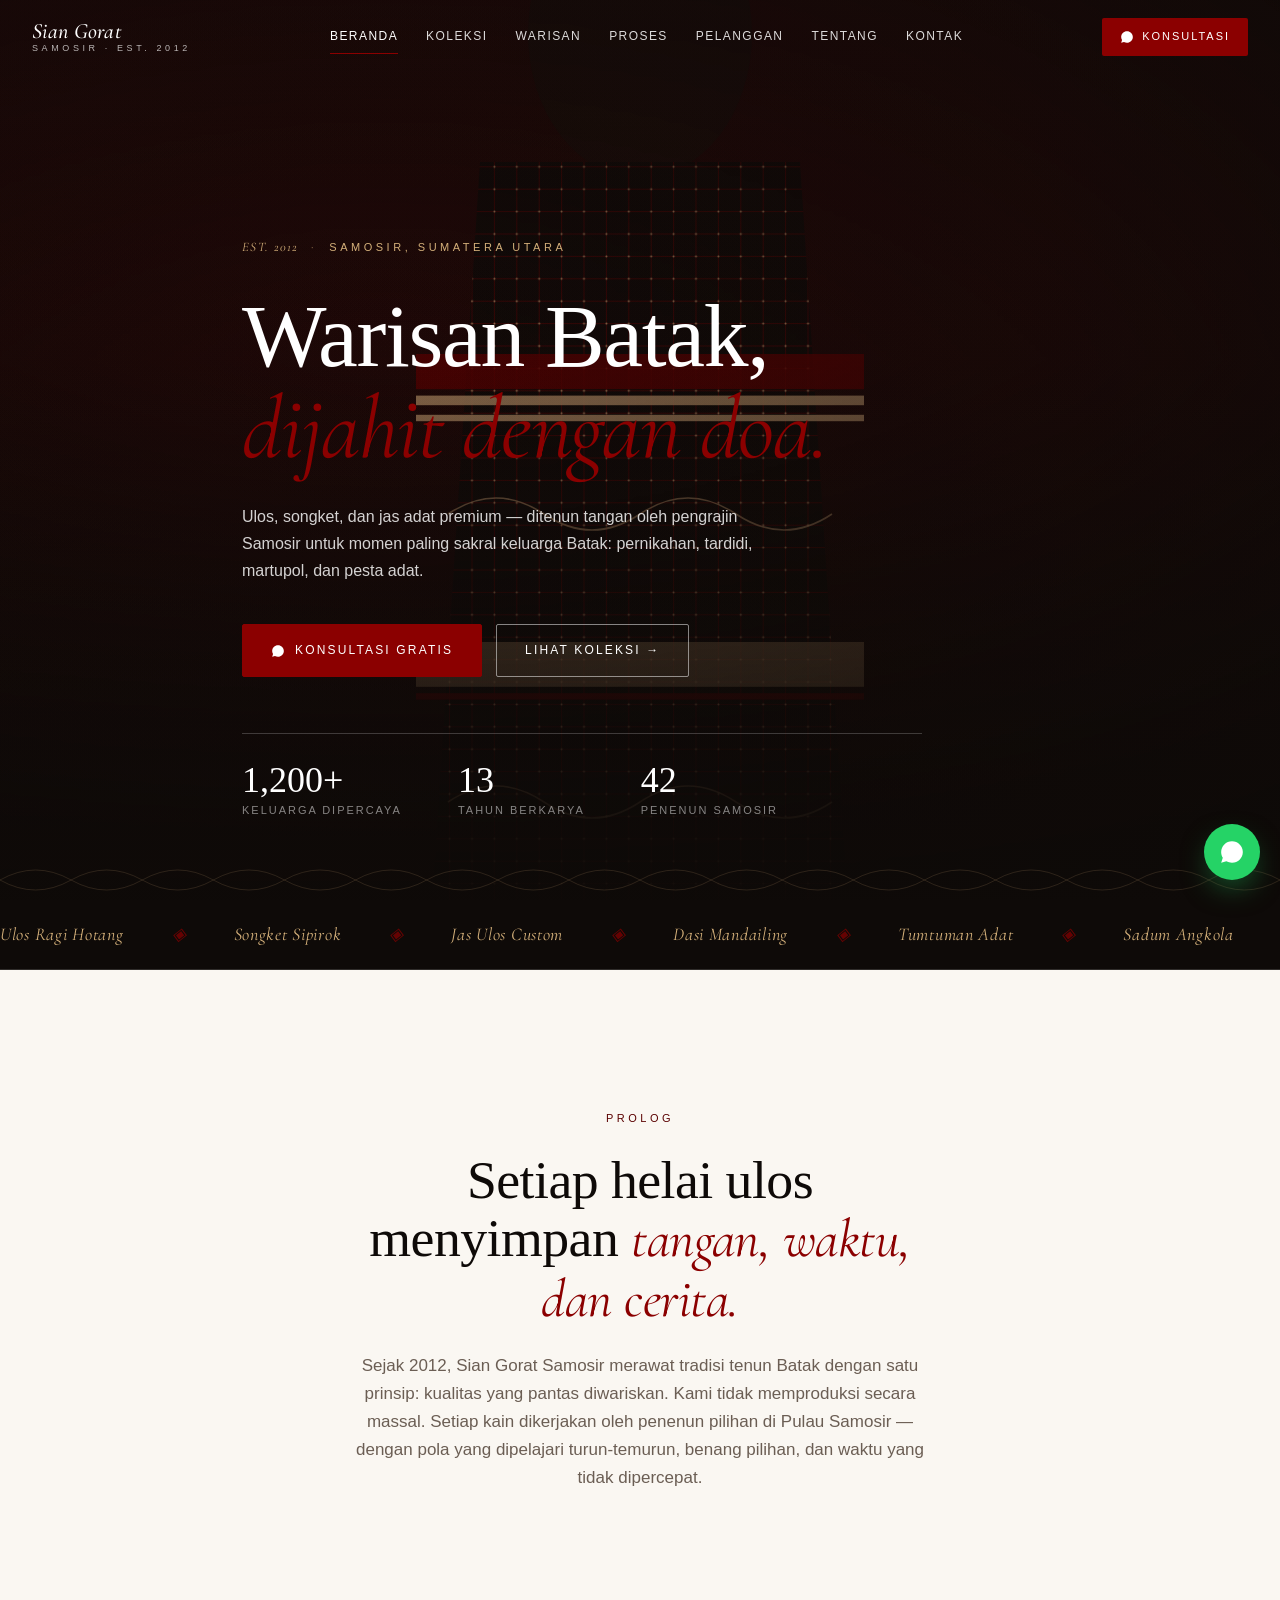
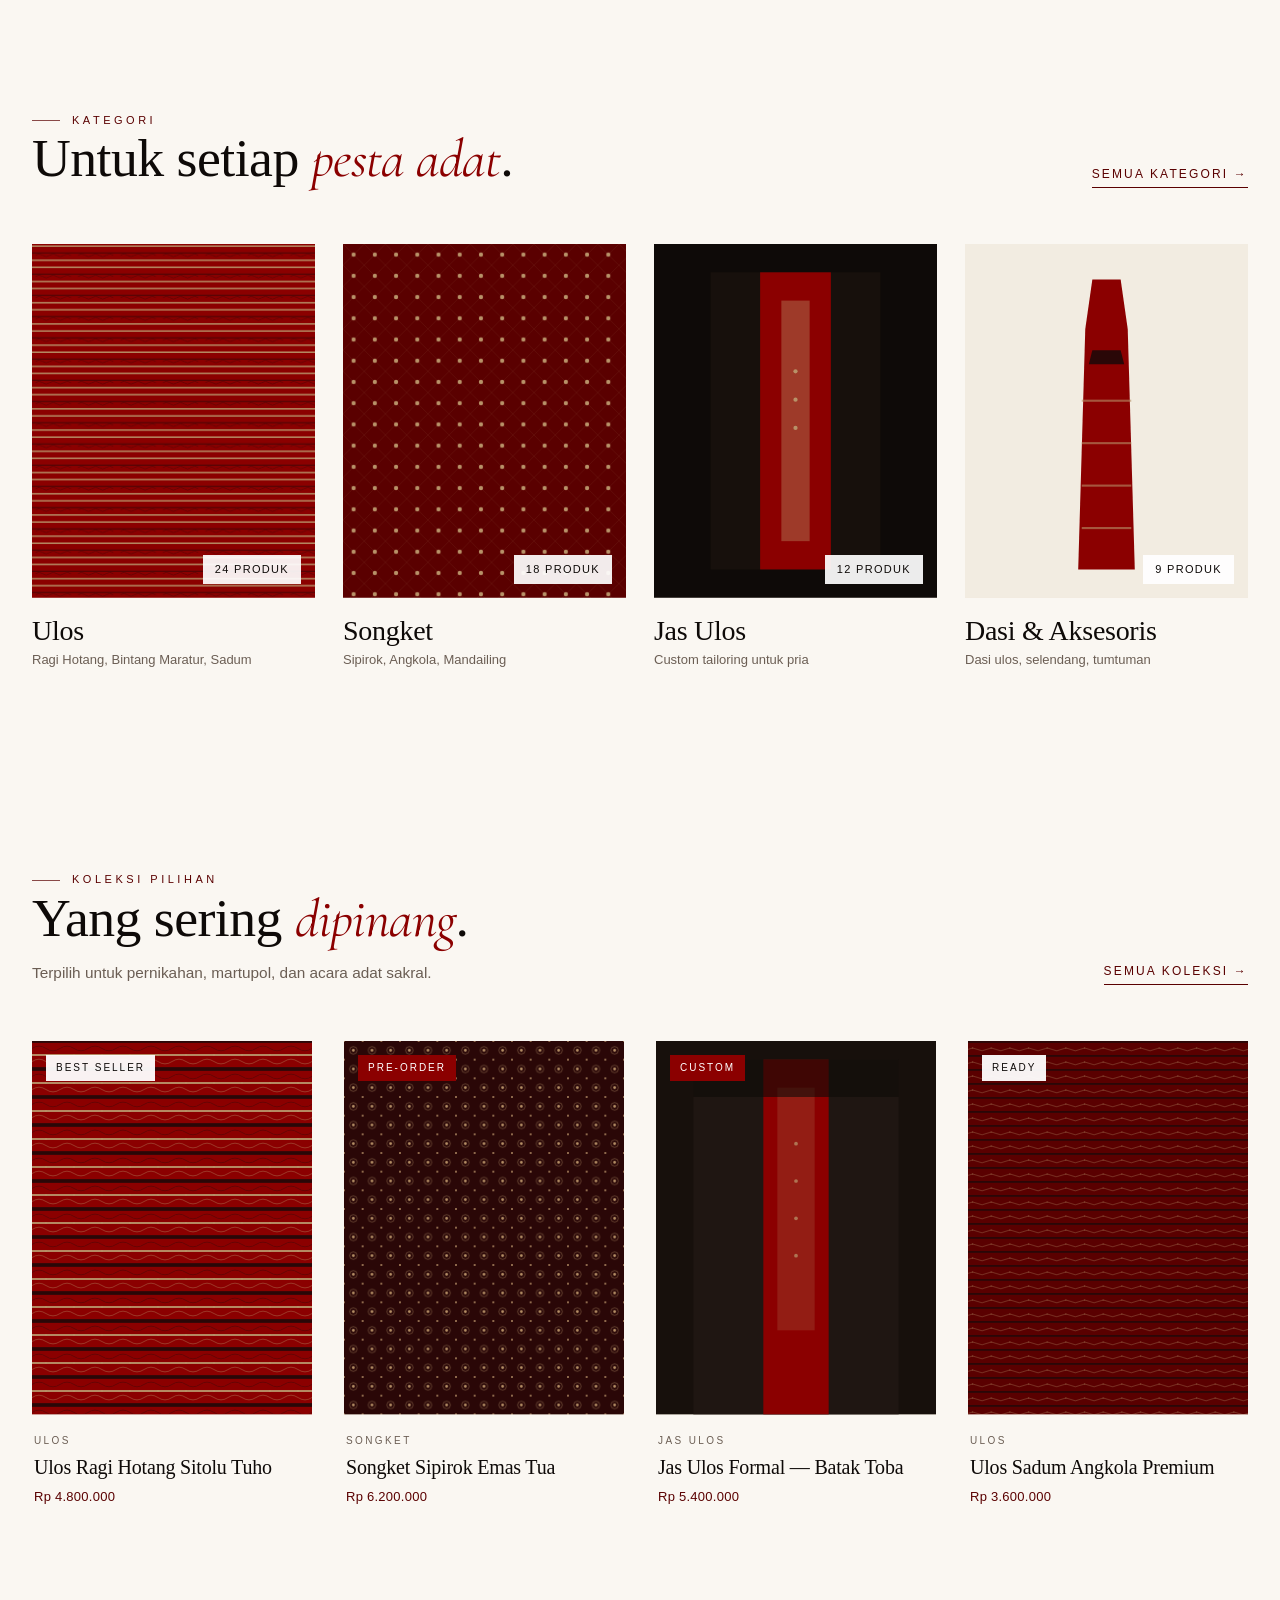
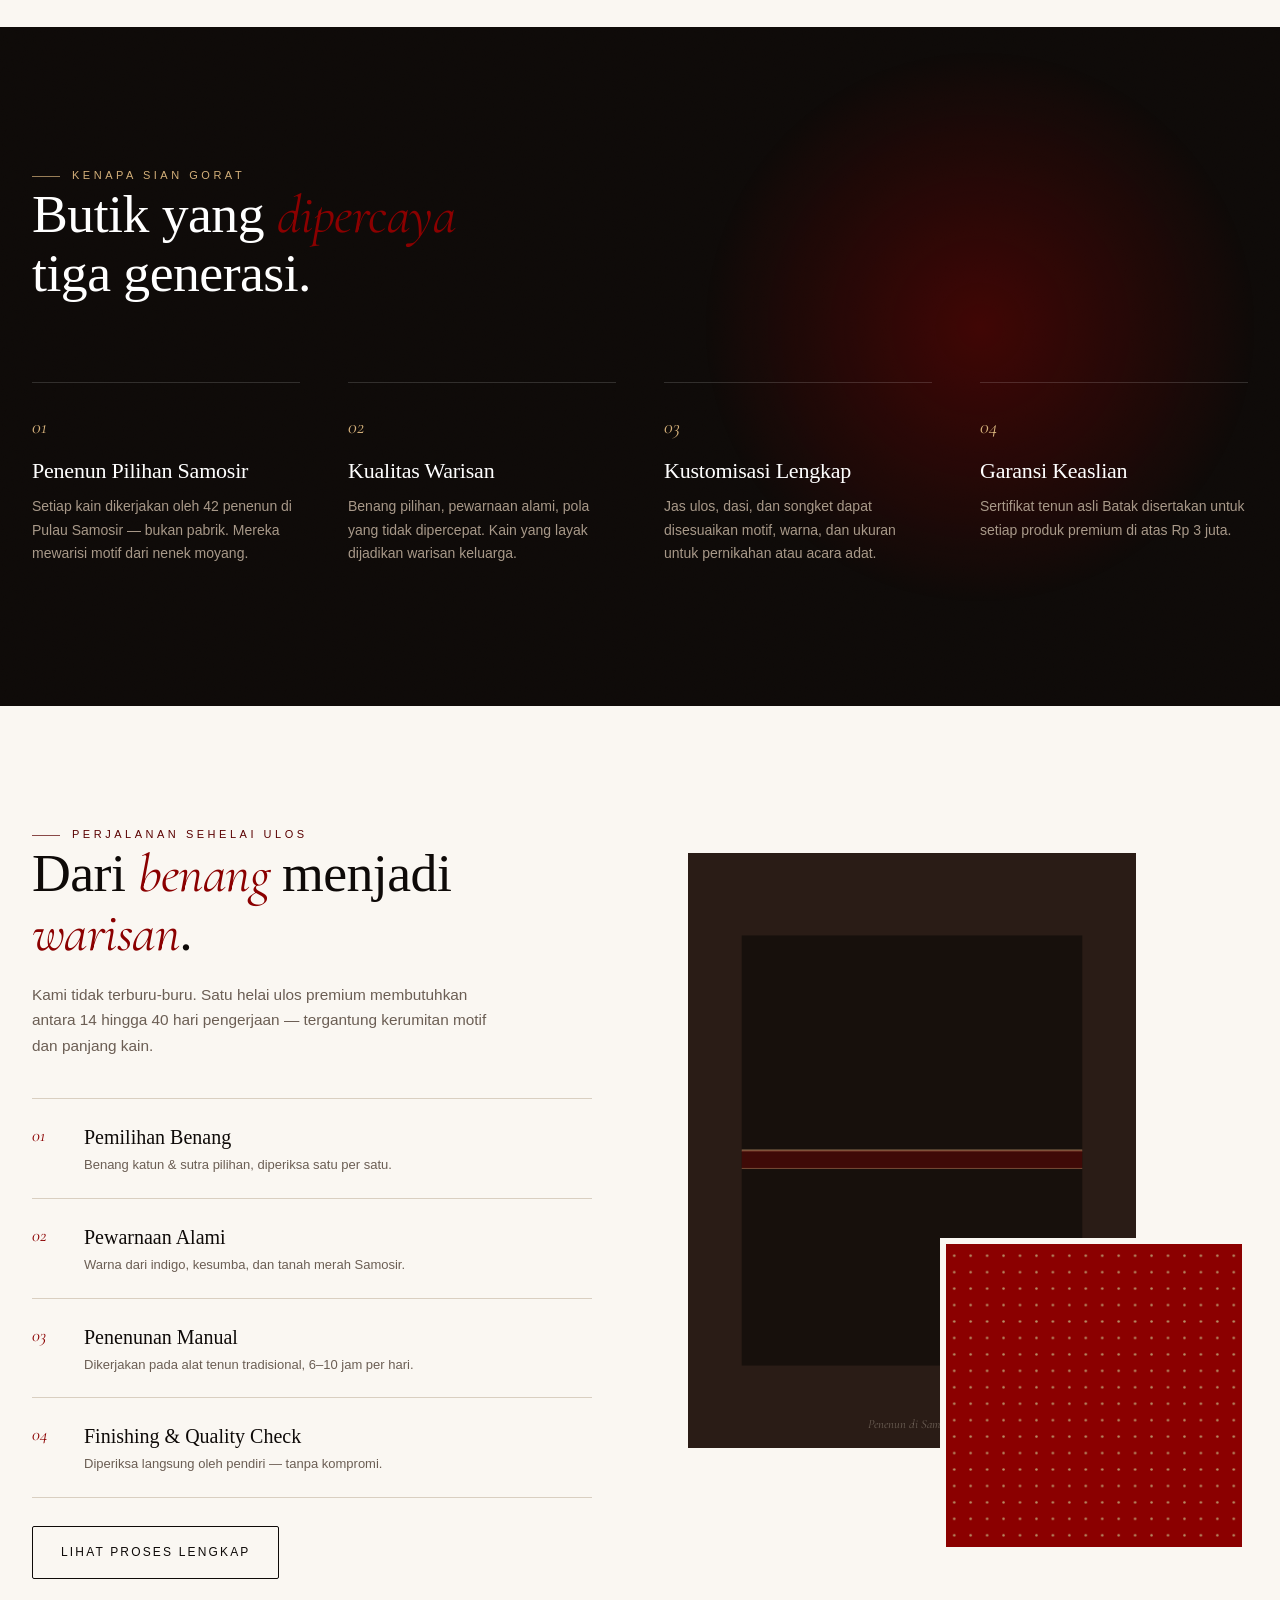
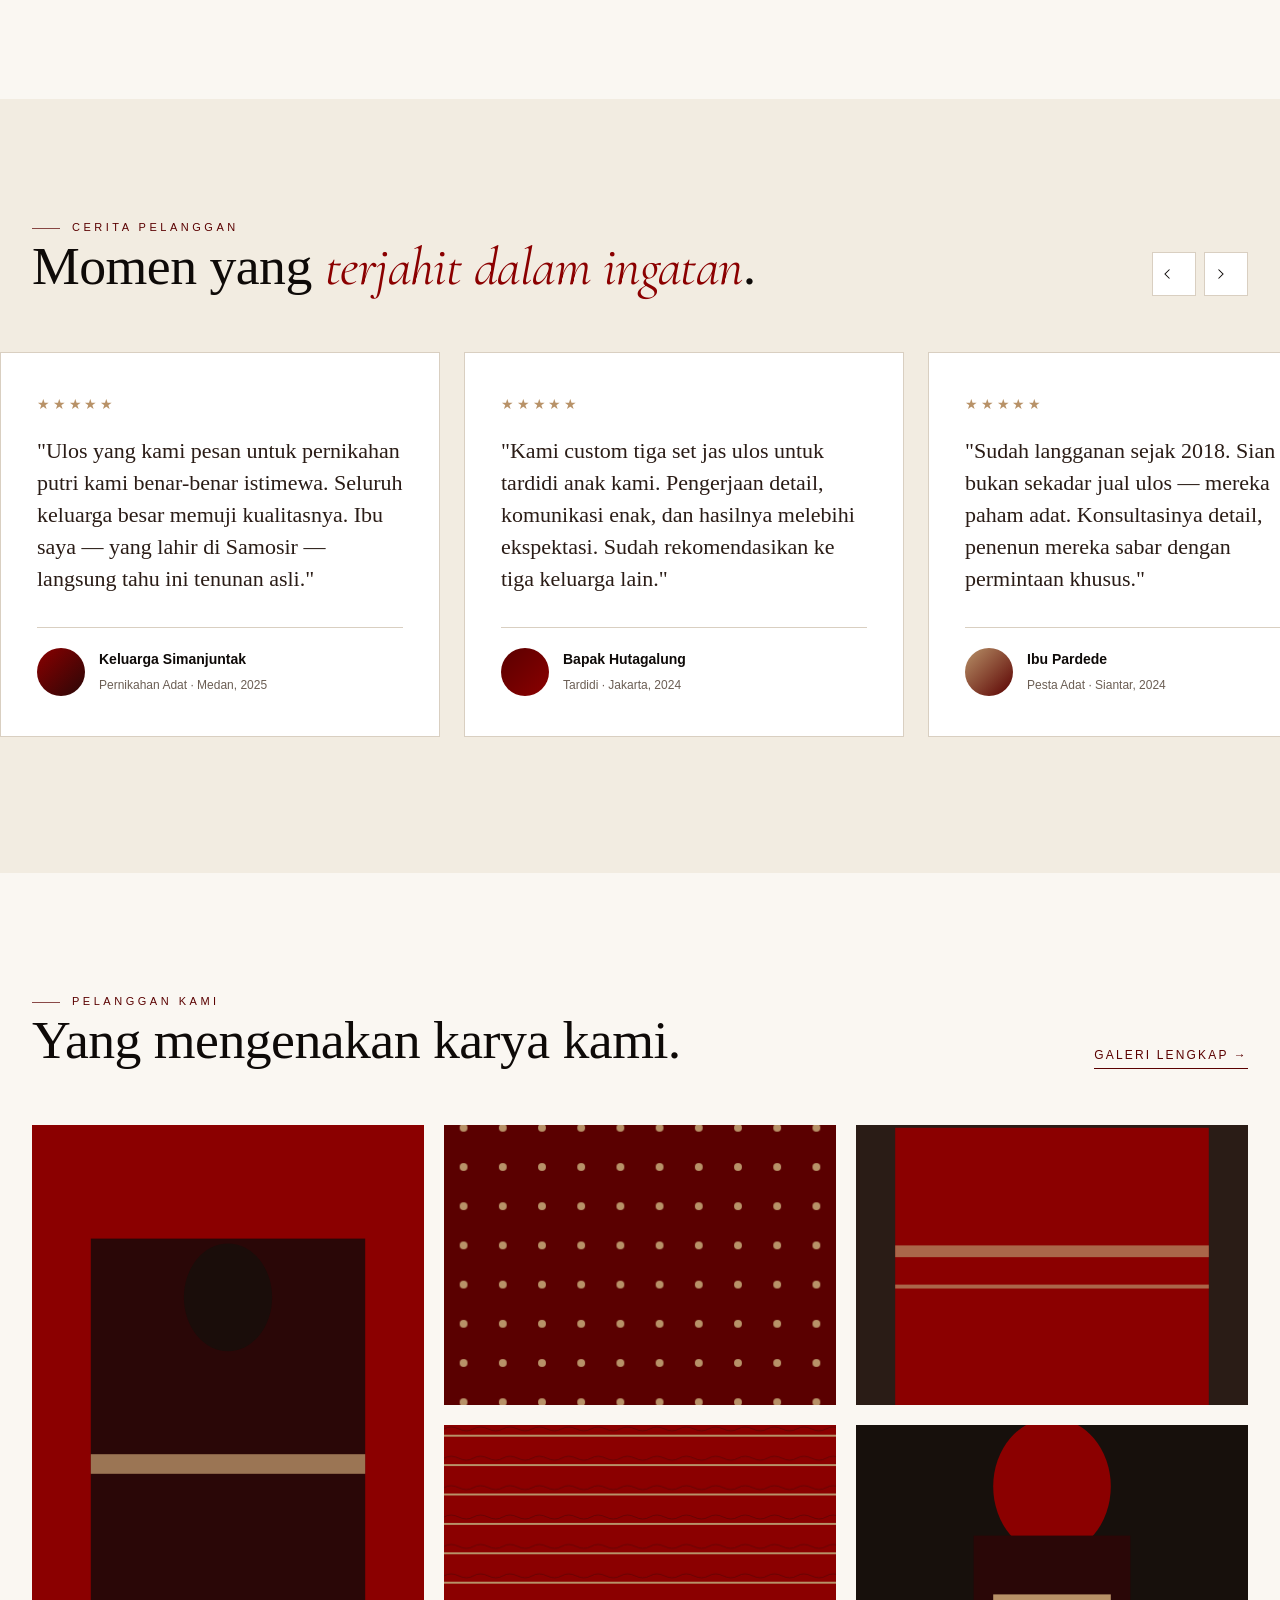
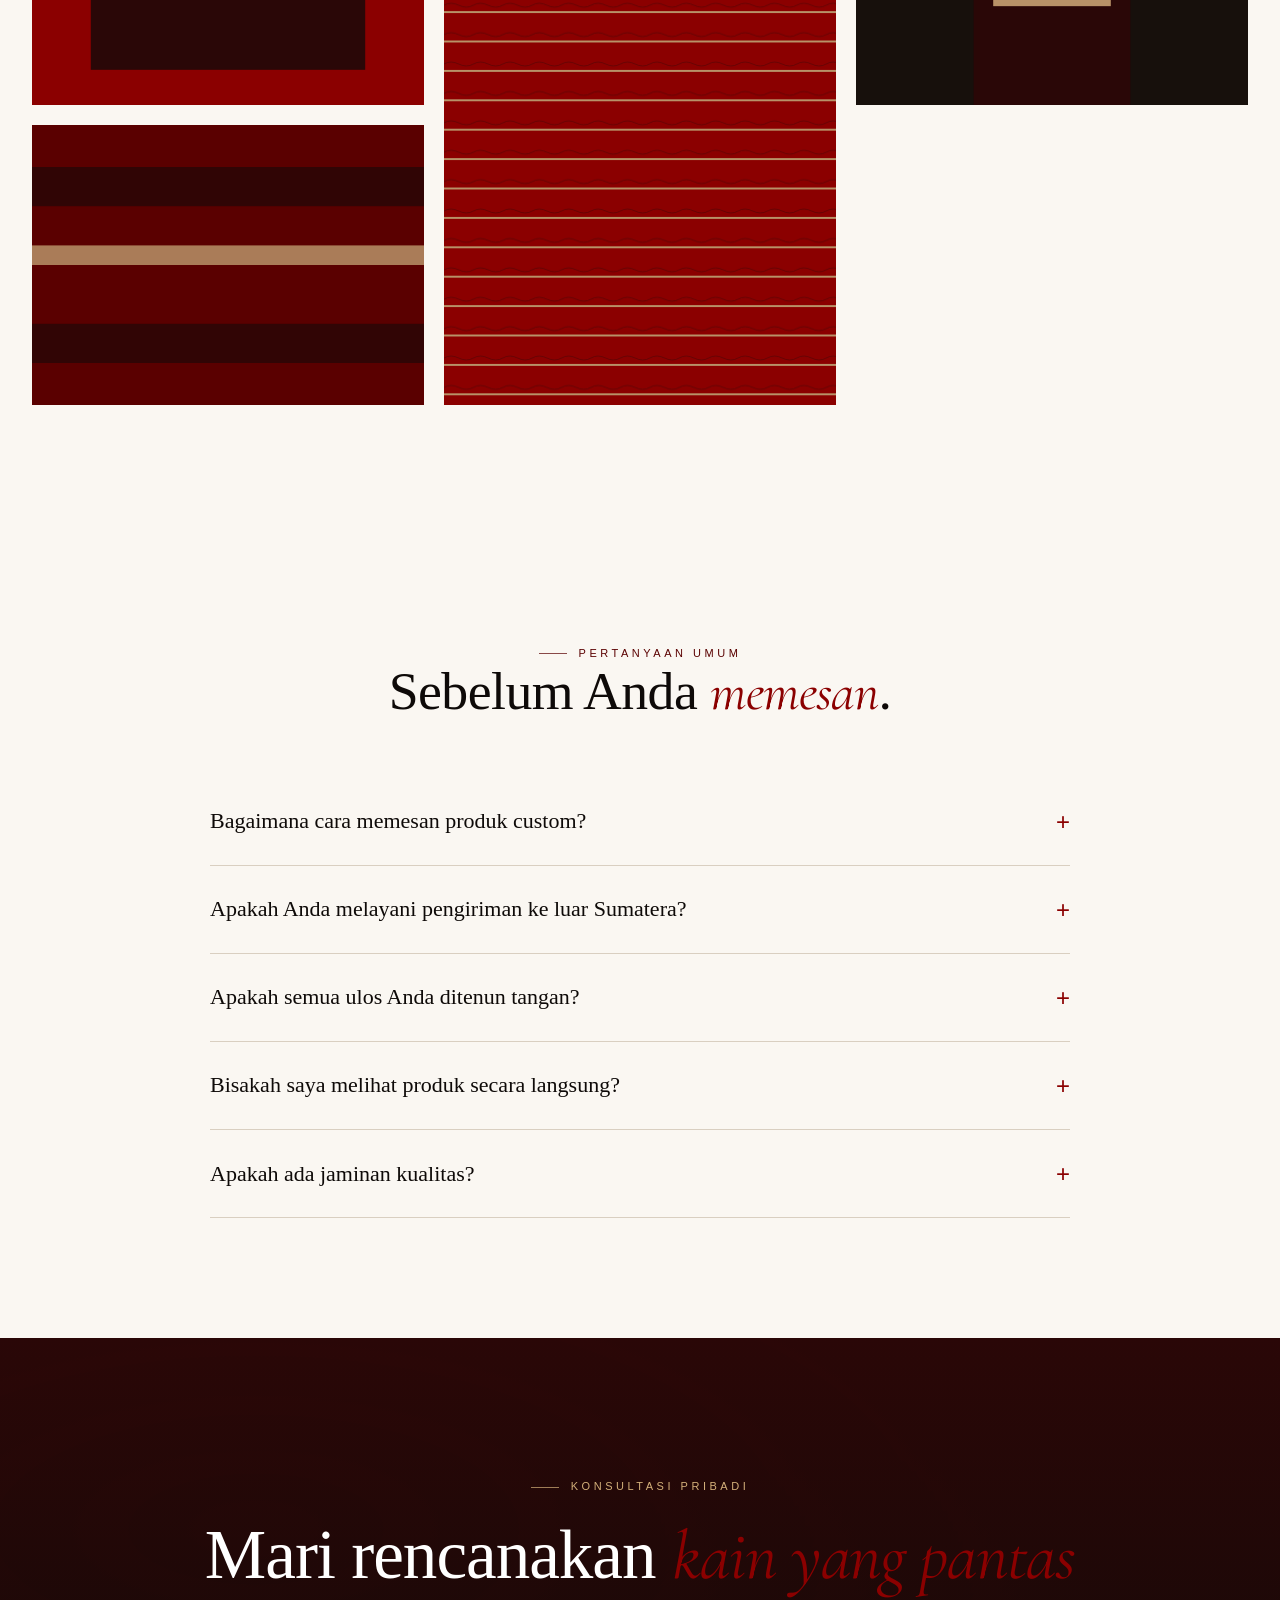
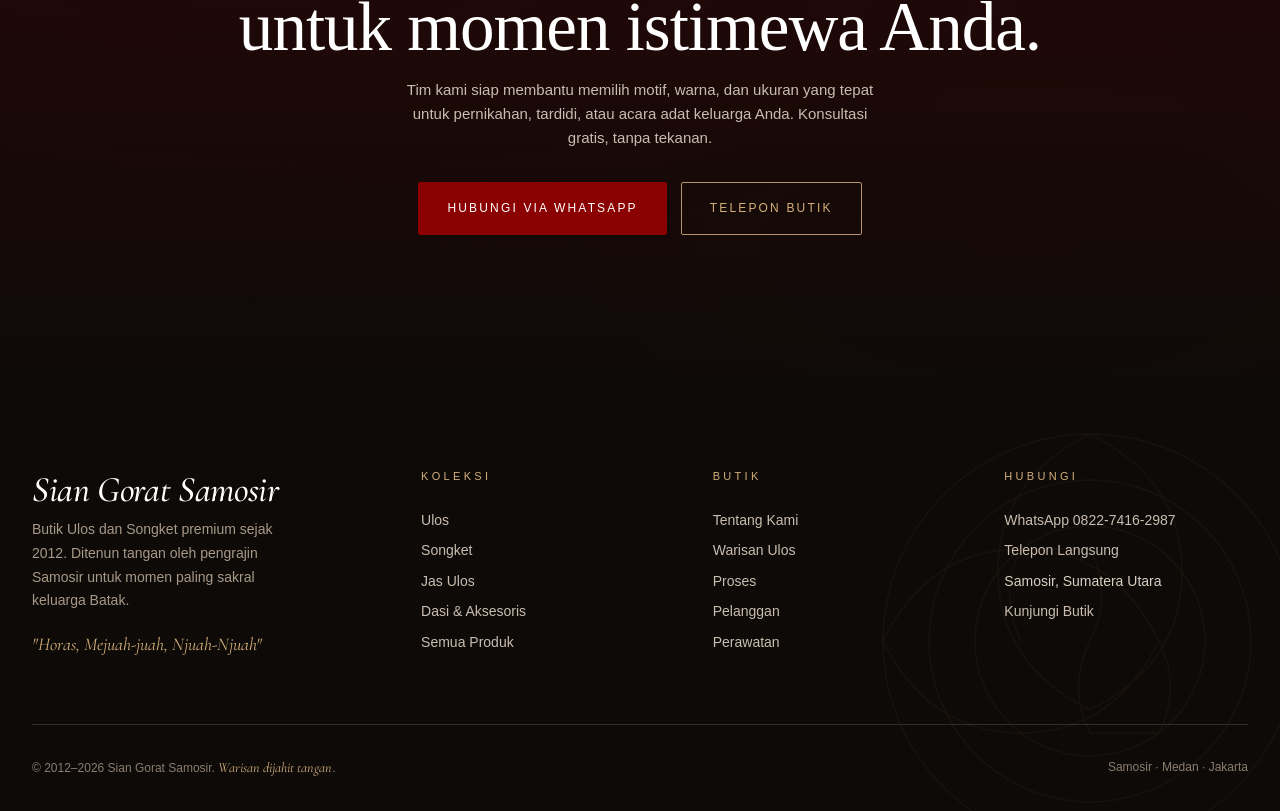
==== commit 72df3634: "remove tweeks cntrol and aside - bug" ====
--- a/index.html
+++ b/index.html
@@ -817,44 +817,6 @@
 </div>
 
 
-  <div class="tweaks__head">
-    <h4>Tweaks</h4>
-    <button data-tweaks-close aria-label="Tutup">×</button>
-  </div>
-  <div class="tweaks__group">
-    <p class="tweaks__label">Palette</p>
-    <div class="tweaks__options">
-      <button class="tweaks__swatch" data-tweak="palette" data-value="red" style="background:#8B0000" aria-label="Deep Red"></button>
-      <button class="tweaks__swatch" data-tweak="palette" data-value="oxblood" style="background:#6b0f0f" aria-label="Oxblood"></button>
-      <button class="tweaks__swatch" data-tweak="palette" data-value="burgundy" style="background:#5c0a1f" aria-label="Burgundy"></button>
-    </div>
-  </div>
-  <div class="tweaks__group">
-    <p class="tweaks__label">Gorga pattern</p>
-    <div class="tweaks__options">
-      <button class="tweaks__opt" data-tweak="gorga" data-value="low">Low</button>
-      <button class="tweaks__opt" data-tweak="gorga" data-value="medium">Med</button>
-      <button class="tweaks__opt" data-tweak="gorga" data-value="high">High</button>
-    </div>
-  </div>
-  <div class="tweaks__group">
-    <p class="tweaks__label">Hero variant</p>
-    <div class="tweaks__options">
-      <button class="tweaks__opt" data-tweak="hero" data-value="A">A</button>
-      <button class="tweaks__opt" data-tweak="hero" data-value="B">B</button>
-      <button class="tweaks__opt" data-tweak="hero" data-value="C">C</button>
-      <button class="tweaks__opt" data-tweak="hero" data-value="D">D</button>
-    </div>
-  </div>
-  <div class="tweaks__group">
-    <p class="tweaks__label">Typography</p>
-    <div class="tweaks__options">
-      <button class="tweaks__opt" data-tweak="type" data-value="cormorant">Cormorant</button>
-      <button class="tweaks__opt" data-tweak="type" data-value="playfair">Playfair</button>
-      <button class="tweaks__opt" data-tweak="type" data-value="italiana">Italiana</button>
-    </div>
-  </div>
-</aside> -->
 
 <script src="asset/js/script.js"></script>
 </body>
